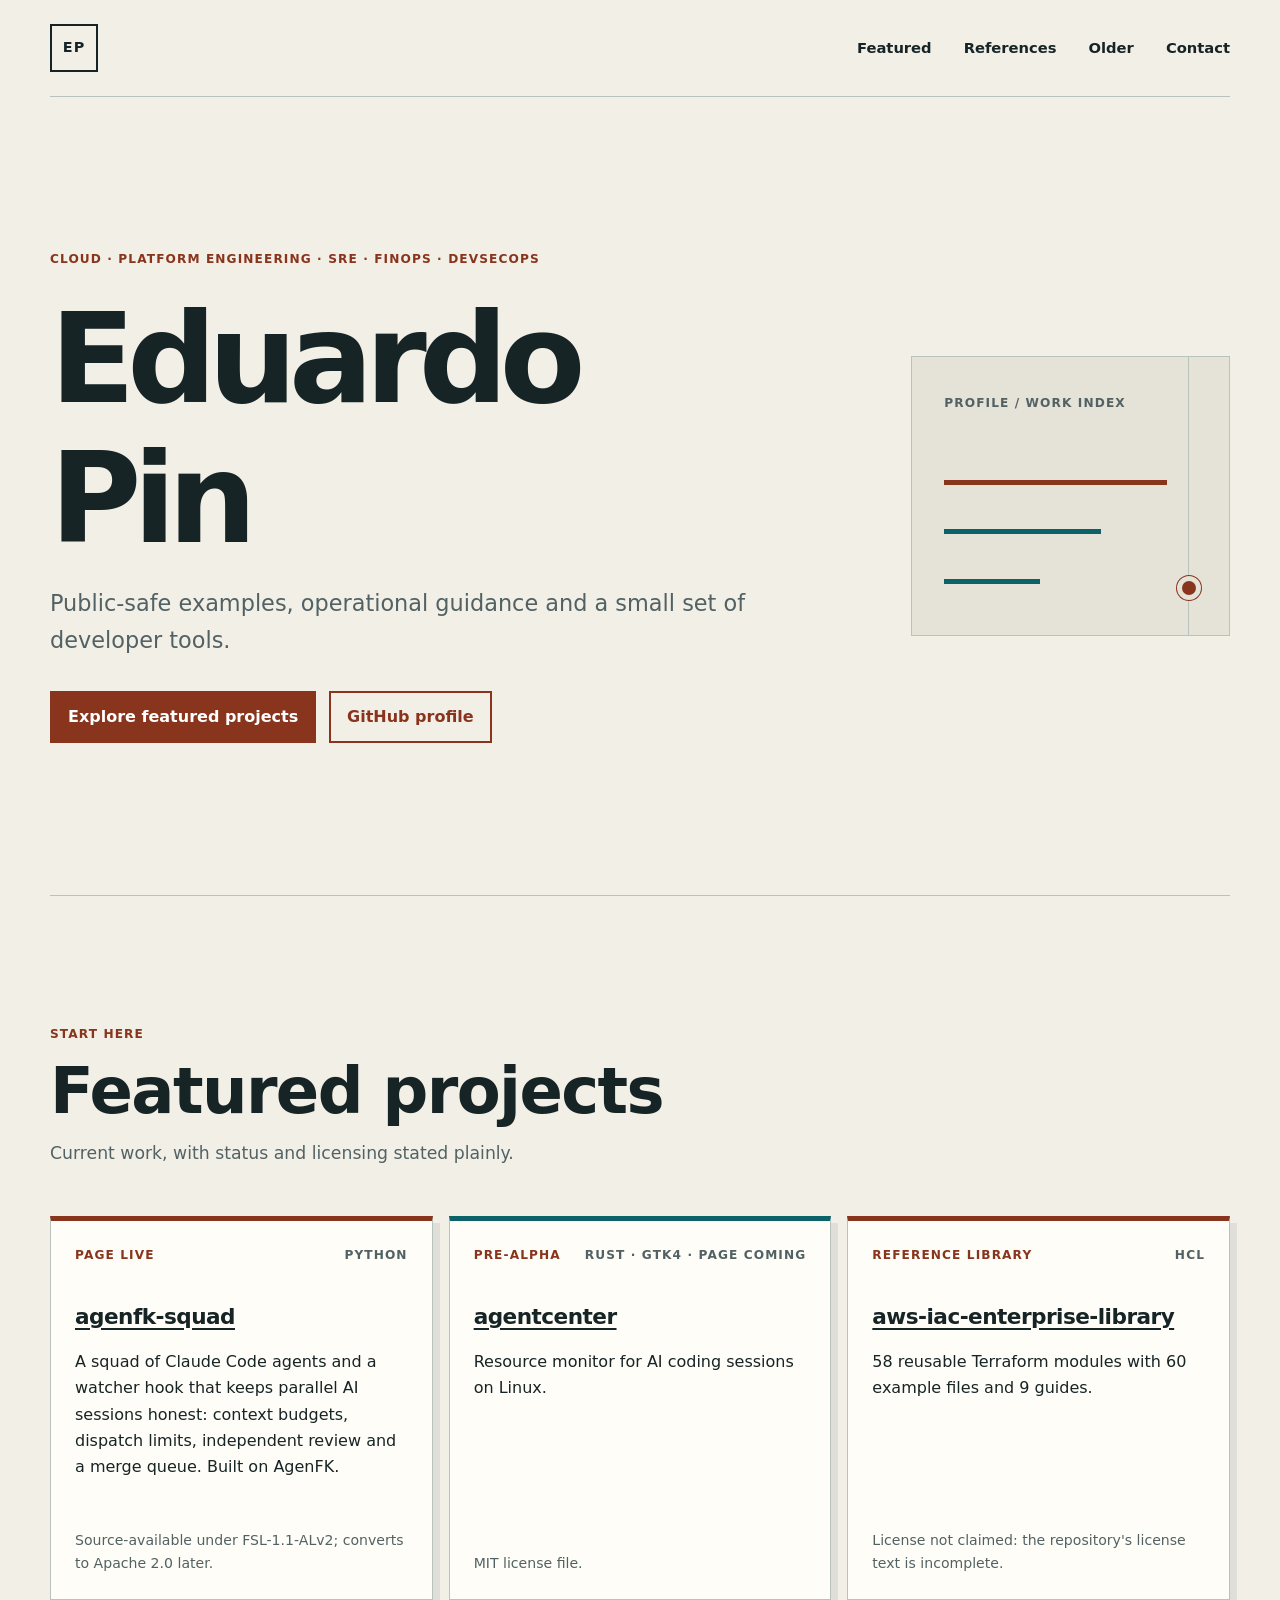
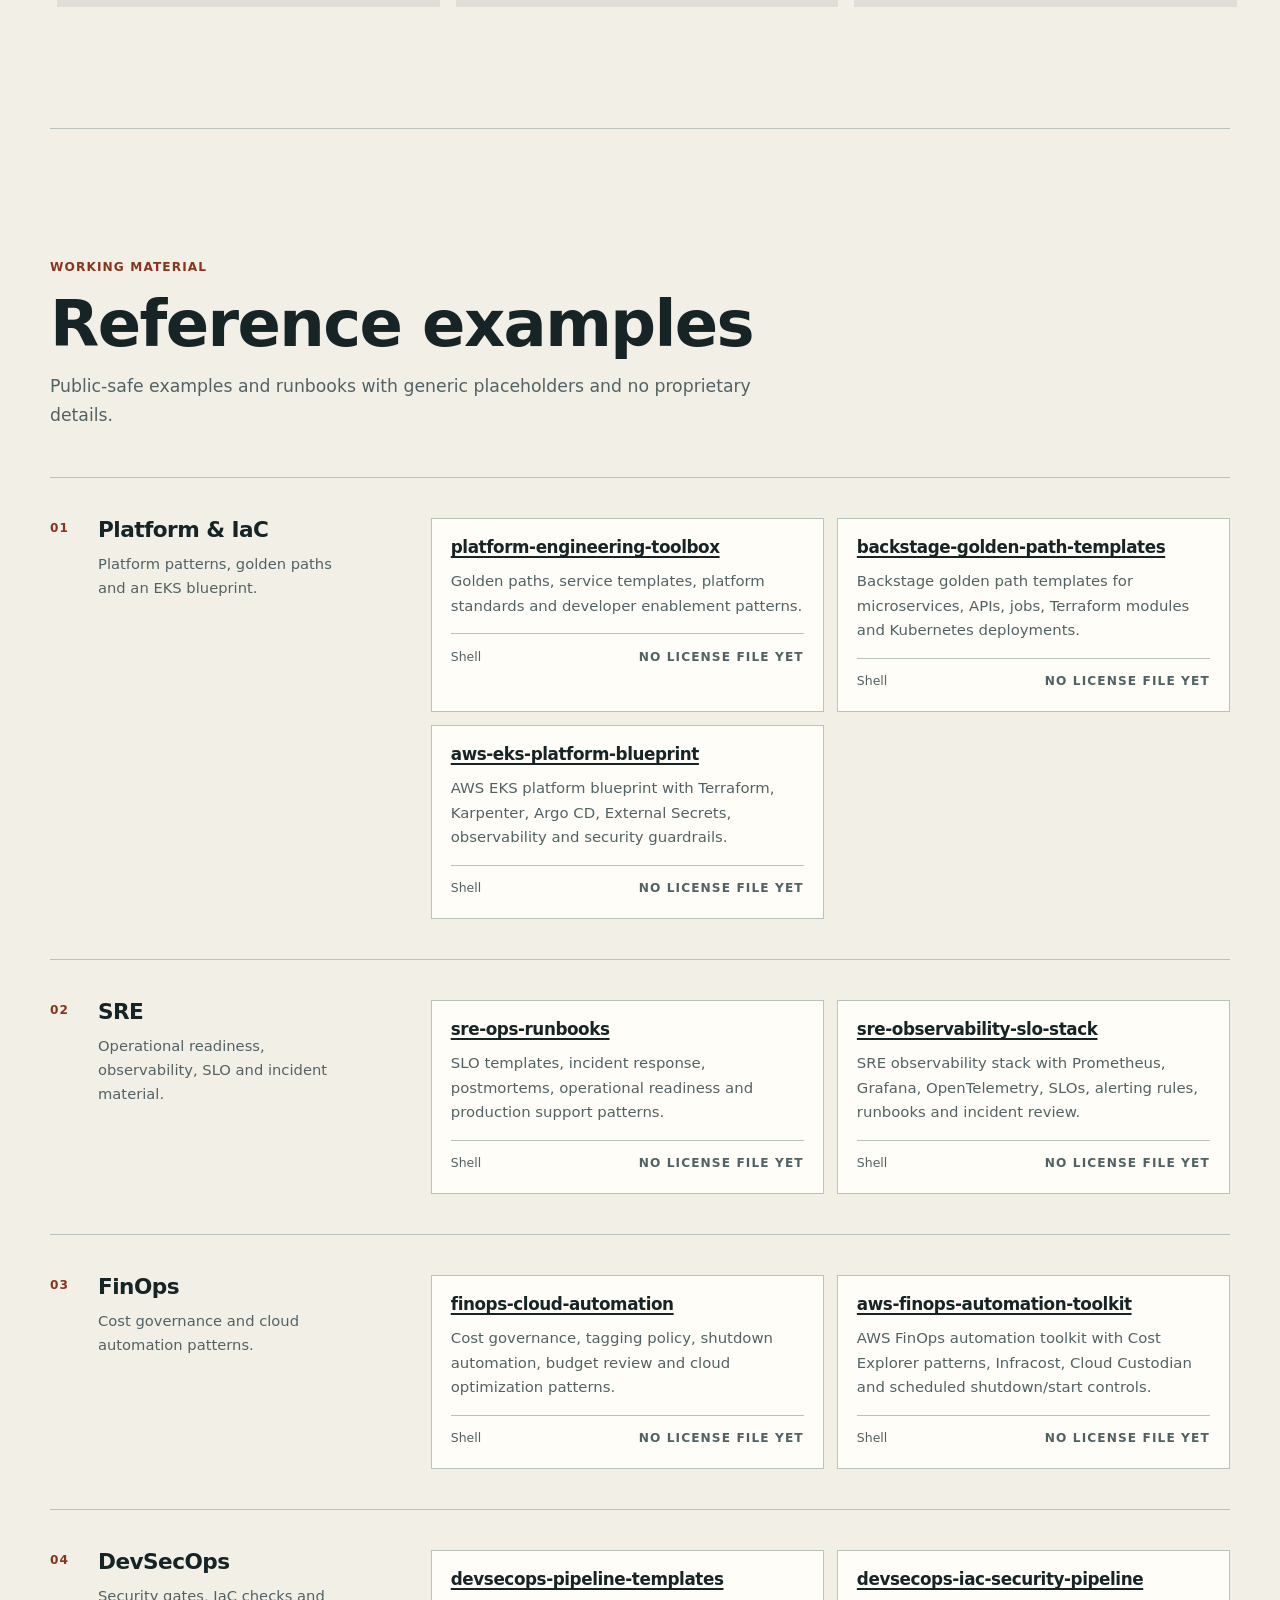
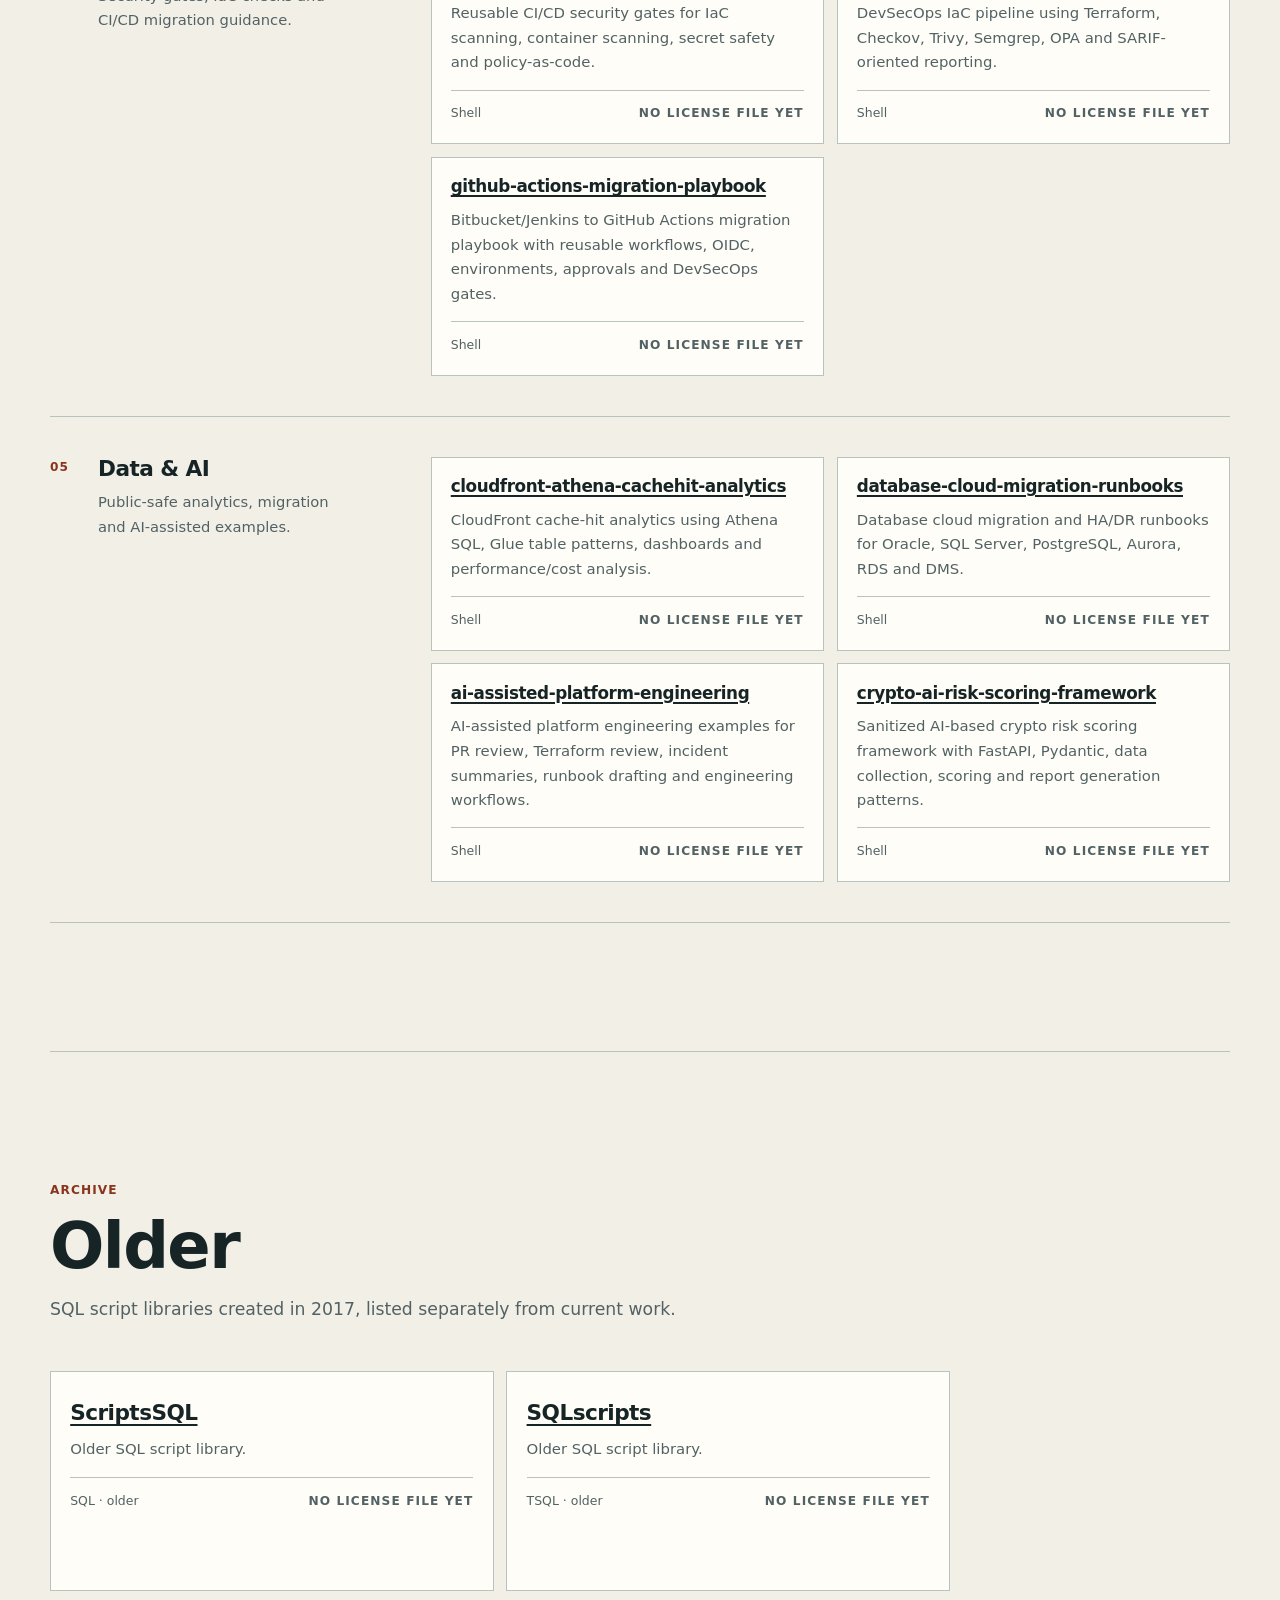
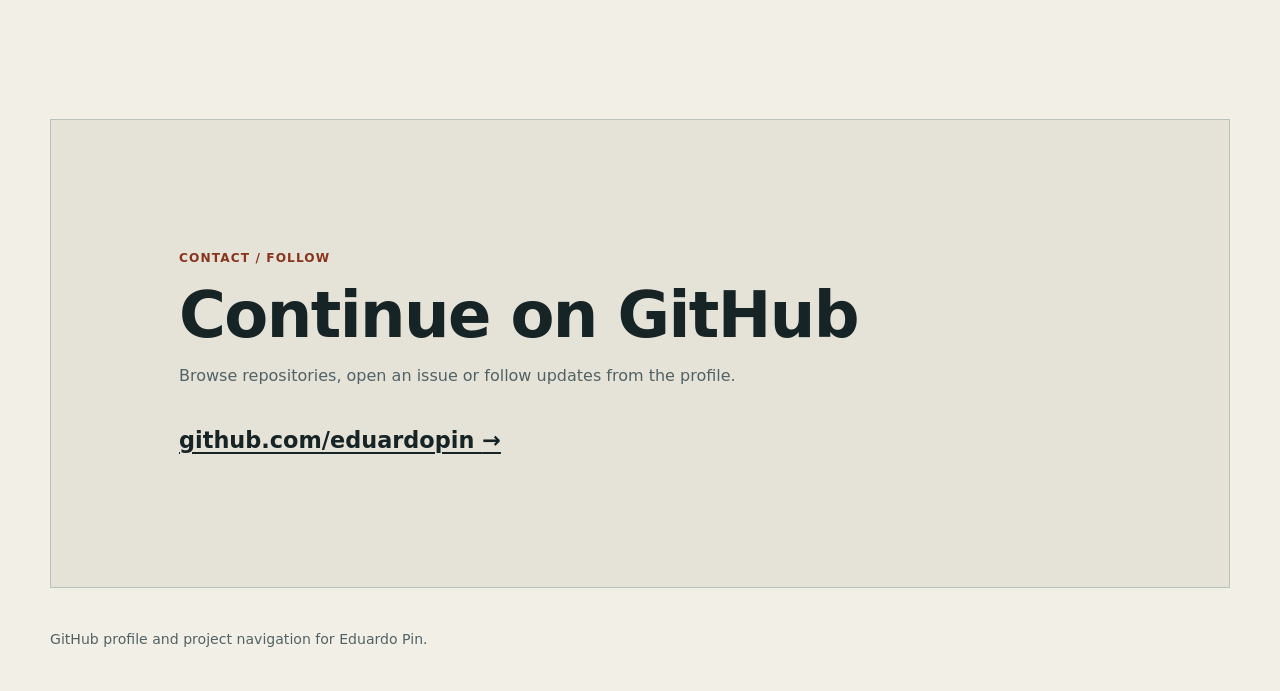
==== site/index.html @ 4ec5c1c3 "Add a portfolio hub page generated from the project data Co-Authored-By: Claude Sonnet 5.5 <noreply@" ====
<!doctype html>
<html lang="en">
<head>
  <meta charset="utf-8">
  <meta name="viewport" content="width=device-width, initial-scale=1">
  <title>Eduardo Pin — Portfolio hub</title>
  <meta name="description" content="Public-safe projects and operational references across Cloud, Platform Engineering, SRE, FinOps and DevSecOps.">
  <link rel="canonical" href="https://eduardopin.github.io/eduardopin/">
  <link rel="icon" href="favicon.svg" type="image/svg+xml">
  <meta property="og:type" content="website">
  <meta property="og:title" content="Eduardo Pin — Portfolio hub">
  <meta property="og:description" content="Projects and operational references across Cloud, Platform Engineering, SRE, FinOps and DevSecOps.">
  <meta property="og:url" content="https://eduardopin.github.io/eduardopin/">
  <meta property="og:image" content="https://eduardopin.github.io/eduardopin/og.png">
  <meta property="og:image:width" content="1280">
  <meta property="og:image:height" content="640">
  <meta name="twitter:card" content="summary_large_image">
  <meta name="twitter:title" content="Eduardo Pin — Portfolio hub">
  <meta name="twitter:description" content="Projects and operational references across Cloud, Platform Engineering, SRE, FinOps and DevSecOps.">
  <meta name="twitter:image" content="https://eduardopin.github.io/eduardopin/og.png">
  <link rel="stylesheet" href="styles.css">
</head>
<body>
  <a class="skip-link" href="#main">Skip to content</a>
  <header class="site-header">
    <a class="monogram" href="#top" aria-label="Back to top">EP</a>
    <nav aria-label="Primary navigation">
      <a href="#featured">Featured</a>
      <a href="#references">References</a>
      <a href="#older">Older</a>
      <a href="#contact">Contact</a>
    </nav>
  </header>

  <main id="main">
    <section class="hero" id="top" aria-labelledby="hero-title">
      <div class="hero-copy">
        <p class="eyebrow">Cloud · Platform Engineering · SRE · FinOps · DevSecOps</p>
        <h1 id="hero-title">Eduardo Pin</h1>
        <p class="hero-line">Public-safe examples, operational guidance and a small set of developer tools.</p>
        <div class="hero-actions">
          <a class="button button-primary" href="#featured">Explore featured projects</a>
          <a class="button button-secondary" href="https://github.com/eduardopin">GitHub profile</a>
        </div>
      </div>
      <div class="signal" aria-hidden="true">
        <span class="signal-label">profile / work index</span>
        <span class="signal-line signal-line-wide"></span>
        <span class="signal-line"></span>
        <span class="signal-line signal-line-short"></span>
        <span class="signal-dot"></span>
      </div>
    </section>

    <section class="section featured" id="featured" aria-labelledby="featured-title">
      <div class="section-heading">
        <p class="kicker">Start here</p>
        <h2 id="featured-title">Featured projects</h2>
        <p>Current work, with status and licensing stated plainly.</p>
      </div>
      <div class="feature-grid">
        <article class="feature-card">
          <div class="card-topline">
            <span class="status">page live</span>
            <span class="language">Python</span>
          </div>
          <h3><a href="https://eduardopin.github.io/agenfk-squad/">agenfk-squad</a></h3>
          <p>A squad of Claude Code agents and a watcher hook that keeps parallel AI sessions honest: context budgets, dispatch limits, independent review and a merge queue. Built on AgenFK.</p>
          <p class="license-note">Source-available under FSL-1.1-ALv2; converts to Apache 2.0 later.</p>
        </article>
        <article class="feature-card">
          <div class="card-topline">
            <span class="status">pre-alpha</span>
            <span class="language">Rust · GTK4 · page coming</span>
          </div>
          <h3><a href="https://github.com/eduardopin/agentcenter">agentcenter</a></h3>
          <p>Resource monitor for AI coding sessions on Linux.</p>
          <p class="license-note">MIT license file.</p>
        </article>
        <article class="feature-card">
          <div class="card-topline">
            <span class="status">reference library</span>
            <span class="language">HCL</span>
          </div>
          <h3><a href="https://github.com/eduardopin/aws-iac-enterprise-library">aws-iac-enterprise-library</a></h3>
          <p>58 reusable Terraform modules with 60 example files and 9 guides.</p>
          <p class="license-note">License not claimed: the repository&#x27;s license text is incomplete.</p>
        </article>
      </div>
    </section>

    <section class="section references" id="references" aria-labelledby="references-title">
      <div class="section-heading">
        <p class="kicker">Working material</p>
        <h2 id="references-title">Reference examples</h2>
        <p>Public-safe examples and runbooks with generic placeholders and no proprietary details.</p>
      </div>
      <div class="theme-stack">
        <section class="theme-group" aria-labelledby="platform-iac">
          <div class="theme-heading">
            <p class="section-index" aria-hidden="true">01</p>
            <div>
              <h3 id="platform-iac">Platform &amp; IaC</h3>
              <p>Platform patterns, golden paths and an EKS blueprint.</p>
            </div>
          </div>
          <ul class="project-list">
              <li class="project-row">
                <h4><a href="https://github.com/eduardopin/platform-engineering-toolbox">platform-engineering-toolbox</a></h4>
                <p>Golden paths, service templates, platform standards and developer enablement patterns.</p>
                <div class="project-meta">
                  <span>Shell</span>
                  <span class="license-label">no license file yet</span>
                </div>
              </li>
              <li class="project-row">
                <h4><a href="https://github.com/eduardopin/backstage-golden-path-templates">backstage-golden-path-templates</a></h4>
                <p>Backstage golden path templates for microservices, APIs, jobs, Terraform modules and Kubernetes deployments.</p>
                <div class="project-meta">
                  <span>Shell</span>
                  <span class="license-label">no license file yet</span>
                </div>
              </li>
              <li class="project-row">
                <h4><a href="https://github.com/eduardopin/aws-eks-platform-blueprint">aws-eks-platform-blueprint</a></h4>
                <p>AWS EKS platform blueprint with Terraform, Karpenter, Argo CD, External Secrets, observability and security guardrails.</p>
                <div class="project-meta">
                  <span>Shell</span>
                  <span class="license-label">no license file yet</span>
                </div>
              </li>
          </ul>
        </section>
        <section class="theme-group" aria-labelledby="sre">
          <div class="theme-heading">
            <p class="section-index" aria-hidden="true">02</p>
            <div>
              <h3 id="sre">SRE</h3>
              <p>Operational readiness, observability, SLO and incident material.</p>
            </div>
          </div>
          <ul class="project-list">
              <li class="project-row">
                <h4><a href="https://github.com/eduardopin/sre-ops-runbooks">sre-ops-runbooks</a></h4>
                <p>SLO templates, incident response, postmortems, operational readiness and production support patterns.</p>
                <div class="project-meta">
                  <span>Shell</span>
                  <span class="license-label">no license file yet</span>
                </div>
              </li>
              <li class="project-row">
                <h4><a href="https://github.com/eduardopin/sre-observability-slo-stack">sre-observability-slo-stack</a></h4>
                <p>SRE observability stack with Prometheus, Grafana, OpenTelemetry, SLOs, alerting rules, runbooks and incident review.</p>
                <div class="project-meta">
                  <span>Shell</span>
                  <span class="license-label">no license file yet</span>
                </div>
              </li>
          </ul>
        </section>
        <section class="theme-group" aria-labelledby="finops">
          <div class="theme-heading">
            <p class="section-index" aria-hidden="true">03</p>
            <div>
              <h3 id="finops">FinOps</h3>
              <p>Cost governance and cloud automation patterns.</p>
            </div>
          </div>
          <ul class="project-list">
              <li class="project-row">
                <h4><a href="https://github.com/eduardopin/finops-cloud-automation">finops-cloud-automation</a></h4>
                <p>Cost governance, tagging policy, shutdown automation, budget review and cloud optimization patterns.</p>
                <div class="project-meta">
                  <span>Shell</span>
                  <span class="license-label">no license file yet</span>
                </div>
              </li>
              <li class="project-row">
                <h4><a href="https://github.com/eduardopin/aws-finops-automation-toolkit">aws-finops-automation-toolkit</a></h4>
                <p>AWS FinOps automation toolkit with Cost Explorer patterns, Infracost, Cloud Custodian and scheduled shutdown/start controls.</p>
                <div class="project-meta">
                  <span>Shell</span>
                  <span class="license-label">no license file yet</span>
                </div>
              </li>
          </ul>
        </section>
        <section class="theme-group" aria-labelledby="devsecops">
          <div class="theme-heading">
            <p class="section-index" aria-hidden="true">04</p>
            <div>
              <h3 id="devsecops">DevSecOps</h3>
              <p>Security gates, IaC checks and CI/CD migration guidance.</p>
            </div>
          </div>
          <ul class="project-list">
              <li class="project-row">
                <h4><a href="https://github.com/eduardopin/devsecops-pipeline-templates">devsecops-pipeline-templates</a></h4>
                <p>Reusable CI/CD security gates for IaC scanning, container scanning, secret safety and policy-as-code.</p>
                <div class="project-meta">
                  <span>Shell</span>
                  <span class="license-label">no license file yet</span>
                </div>
              </li>
              <li class="project-row">
                <h4><a href="https://github.com/eduardopin/devsecops-iac-security-pipeline">devsecops-iac-security-pipeline</a></h4>
                <p>DevSecOps IaC pipeline using Terraform, Checkov, Trivy, Semgrep, OPA and SARIF-oriented reporting.</p>
                <div class="project-meta">
                  <span>Shell</span>
                  <span class="license-label">no license file yet</span>
                </div>
              </li>
              <li class="project-row">
                <h4><a href="https://github.com/eduardopin/github-actions-migration-playbook">github-actions-migration-playbook</a></h4>
                <p>Bitbucket/Jenkins to GitHub Actions migration playbook with reusable workflows, OIDC, environments, approvals and DevSecOps gates.</p>
                <div class="project-meta">
                  <span>Shell</span>
                  <span class="license-label">no license file yet</span>
                </div>
              </li>
          </ul>
        </section>
        <section class="theme-group" aria-labelledby="data-ai">
          <div class="theme-heading">
            <p class="section-index" aria-hidden="true">05</p>
            <div>
              <h3 id="data-ai">Data &amp; AI</h3>
              <p>Public-safe analytics, migration and AI-assisted examples.</p>
            </div>
          </div>
          <ul class="project-list">
              <li class="project-row">
                <h4><a href="https://github.com/eduardopin/cloudfront-athena-cachehit-analytics">cloudfront-athena-cachehit-analytics</a></h4>
                <p>CloudFront cache-hit analytics using Athena SQL, Glue table patterns, dashboards and performance/cost analysis.</p>
                <div class="project-meta">
                  <span>Shell</span>
                  <span class="license-label">no license file yet</span>
                </div>
              </li>
              <li class="project-row">
                <h4><a href="https://github.com/eduardopin/database-cloud-migration-runbooks">database-cloud-migration-runbooks</a></h4>
                <p>Database cloud migration and HA/DR runbooks for Oracle, SQL Server, PostgreSQL, Aurora, RDS and DMS.</p>
                <div class="project-meta">
                  <span>Shell</span>
                  <span class="license-label">no license file yet</span>
                </div>
              </li>
              <li class="project-row">
                <h4><a href="https://github.com/eduardopin/ai-assisted-platform-engineering">ai-assisted-platform-engineering</a></h4>
                <p>AI-assisted platform engineering examples for PR review, Terraform review, incident summaries, runbook drafting and engineering workflows.</p>
                <div class="project-meta">
                  <span>Shell</span>
                  <span class="license-label">no license file yet</span>
                </div>
              </li>
              <li class="project-row">
                <h4><a href="https://github.com/eduardopin/crypto-ai-risk-scoring-framework">crypto-ai-risk-scoring-framework</a></h4>
                <p>Sanitized AI-based crypto risk scoring framework with FastAPI, Pydantic, data collection, scoring and report generation patterns.</p>
                <div class="project-meta">
                  <span>Shell</span>
                  <span class="license-label">no license file yet</span>
                </div>
              </li>
          </ul>
        </section>
      </div>
    </section>

    <section class="section older" id="older" aria-labelledby="older-title">
      <div class="section-heading">
        <p class="kicker">Archive</p>
        <h2 id="older-title">Older</h2>
        <p>SQL script libraries created in 2017, listed separately from current work.</p>
      </div>
      <ul class="older-grid">
          <li class="older-card">
            <h3><a href="https://github.com/eduardopin/ScriptsSQL">ScriptsSQL</a></h3>
            <p>Older SQL script library.</p>
            <div class="project-meta">
              <span>SQL · older</span>
              <span class="license-label">no license file yet</span>
            </div>
          </li>
          <li class="older-card">
            <h3><a href="https://github.com/eduardopin/SQLscripts">SQLscripts</a></h3>
            <p>Older SQL script library.</p>
            <div class="project-meta">
              <span>TSQL · older</span>
              <span class="license-label">no license file yet</span>
            </div>
          </li>
      </ul>
    </section>

    <section class="section contact" id="contact" aria-labelledby="contact-title">
      <p class="kicker">Contact / follow</p>
      <h2 id="contact-title">Continue on GitHub</h2>
      <p>Browse repositories, open an issue or follow updates from the profile.</p>
      <a class="text-link" href="https://github.com/eduardopin">github.com/eduardopin <span aria-hidden="true">→</span></a>
    </section>
  </main>

  <footer>
    <p>GitHub profile and project navigation for Eduardo Pin.</p>
  </footer>
</body>
</html>
---- site/styles.css ----
:root {
  color-scheme: light dark;
  --bg: #f2efe7;
  --surface: #fffdf7;
  --surface-strong: #e5e2d8;
  --text: #172426;
  --muted: #526264;
  --line: #b8c3be;
  --accent: #89351d;
  --accent-hover: #652511;
  --teal: #0b6268;
  --focus: #087d86;
  --shadow: #17242614;
  --max-width: 1180px;
}

* {
  box-sizing: border-box;
}

html {
  background: var(--bg);
  scroll-padding-top: 1rem;
}

body {
  min-width: 320px;
  margin: 0;
  background: var(--bg);
  color: var(--text);
  font-family: system-ui, -apple-system, BlinkMacSystemFont, "Segoe UI", sans-serif;
  font-size: 1rem;
  line-height: 1.65;
  text-rendering: optimizeLegibility;
}

a {
  color: var(--teal);
  text-decoration-thickness: 0.1em;
  text-underline-offset: 0.2em;
}

a:hover {
  color: var(--accent-hover);
}

a:focus-visible {
  border-radius: 0.15rem;
  outline: 3px solid var(--focus);
  outline-offset: 4px;
}

h1,
h2,
h3,
h4,
p {
  margin-top: 0;
}

h1,
h2,
h3,
h4 {
  color: var(--text);
  font-weight: 720;
  line-height: 1.12;
  letter-spacing: -0.025em;
}

h1 {
  max-width: 11ch;
  margin-bottom: 1rem;
  font-size: clamp(3.7rem, 11vw, 7.8rem);
  letter-spacing: -0.065em;
}

h2 {
  margin-bottom: 0.75rem;
  font-size: clamp(2.2rem, 5vw, 4rem);
}

h3 {
  font-size: 1.35rem;
}

h4 {
  font-size: 1.05rem;
}

.skip-link {
  position: fixed;
  z-index: 10;
  top: 0.75rem;
  left: 0.75rem;
  padding: 0.7rem 1rem;
  background: var(--text);
  color: var(--bg);
  font-weight: 700;
  transform: translateY(-180%);
}

.skip-link:focus {
  color: var(--bg);
  transform: translateY(0);
}

.site-header {
  display: flex;
  width: min(calc(100% - 2rem), var(--max-width));
  margin: 0 auto;
  padding: 1.5rem 0;
  align-items: center;
  border-bottom: 1px solid var(--line);
  gap: 2rem;
  justify-content: space-between;
}

.monogram {
  display: inline-grid;
  width: 3rem;
  height: 3rem;
  flex: 0 0 auto;
  place-items: center;
  border: 2px solid var(--text);
  color: var(--text);
  font-size: 0.9rem;
  font-weight: 800;
  letter-spacing: 0.08em;
  text-decoration: none;
}

.site-header nav {
  display: flex;
  align-items: center;
  gap: clamp(0.8rem, 3vw, 2rem);
}

.site-header nav a {
  color: var(--text);
  font-size: 0.92rem;
  font-weight: 650;
  text-decoration: none;
}

.site-header nav a:hover {
  color: var(--accent);
}

main,
footer {
  width: min(calc(100% - 2rem), var(--max-width));
  margin-inline: auto;
}

.hero {
  display: grid;
  min-height: min(760px, calc(100vh - 98px));
  padding: clamp(4.5rem, 12vw, 9.5rem) 0;
  align-items: center;
  gap: clamp(3rem, 8vw, 8rem);
  grid-template-columns: minmax(0, 1fr) minmax(230px, 0.42fr);
}

.eyebrow,
.kicker,
.signal-label,
.status,
.language,
.license-label,
.section-index {
  font-size: 0.76rem;
  font-weight: 760;
  letter-spacing: 0.09em;
  text-transform: uppercase;
}

.eyebrow,
.kicker {
  color: var(--accent);
}

.eyebrow {
  margin-bottom: 1.25rem;
}

.hero-line {
  max-width: 54ch;
  margin-bottom: 2rem;
  color: var(--muted);
  font-size: clamp(1.1rem, 2vw, 1.4rem);
}

.hero-actions {
  display: flex;
  flex-wrap: wrap;
  gap: 0.8rem;
}

.button {
  display: inline-flex;
  min-height: 3rem;
  padding: 0.7rem 1rem;
  align-items: center;
  border: 2px solid var(--accent);
  font-weight: 740;
  text-decoration: none;
}

.button-primary {
  background: var(--accent);
  color: #fff;
}

.button-primary:hover {
  border-color: var(--accent-hover);
  background: var(--accent-hover);
  color: #fff;
}

.button-secondary {
  color: var(--accent);
}

.button-secondary:hover {
  border-color: var(--accent-hover);
  color: var(--accent-hover);
}

.signal {
  position: relative;
  min-height: 280px;
  padding: 2rem;
  overflow: hidden;
  border: 1px solid var(--line);
  background: var(--surface-strong);
}

.signal::before {
  position: absolute;
  top: 0;
  right: 2.5rem;
  width: 1px;
  height: 100%;
  background: var(--line);
  content: "";
}

.signal-label {
  color: var(--muted);
}

.signal-line {
  display: block;
  width: 62%;
  height: 5px;
  margin-top: 2.8rem;
  background: var(--teal);
}

.signal-line-wide {
  width: 88%;
  margin-top: 4rem;
  background: var(--accent);
}

.signal-line-short {
  width: 38%;
}

.signal-dot {
  position: absolute;
  right: 1.75rem;
  bottom: 2.2rem;
  width: 1.5rem;
  height: 1.5rem;
  border: 5px solid var(--surface-strong);
  border-radius: 50%;
  background: var(--accent);
  box-shadow: 0 0 0 1px var(--accent);
}

.section {
  padding: clamp(4.5rem, 10vw, 8rem) 0;
  border-top: 1px solid var(--line);
}

.section-heading {
  display: grid;
  max-width: 830px;
  margin-bottom: 3rem;
  grid-template-columns: minmax(0, 1fr);
}

.section-heading > p:last-child {
  max-width: 65ch;
  margin-bottom: 0;
  color: var(--muted);
  font-size: 1.08rem;
}

.kicker {
  margin-bottom: 0.7rem;
}

.feature-grid {
  display: grid;
  gap: 1rem;
  grid-template-columns: repeat(3, minmax(0, 1fr));
}

.feature-card {
  display: flex;
  min-height: 350px;
  padding: 1.5rem;
  flex-direction: column;
  border: 1px solid var(--line);
  border-top: 5px solid var(--accent);
  background: var(--surface);
  box-shadow: 7px 7px 0 var(--shadow);
}

.feature-card:nth-child(2) {
  border-top-color: var(--teal);
}

.feature-card h3 {
  margin: 2.5rem 0 1.25rem;
  overflow-wrap: anywhere;
}

.feature-card h3 a,
.project-row h4 a,
.older-card h3 a {
  color: var(--text);
}

.feature-card h3 a:hover,
.project-row h4 a:hover,
.older-card h3 a:hover {
  color: var(--accent);
}

.card-topline,
.project-meta {
  display: flex;
  align-items: baseline;
  color: var(--muted);
  gap: 0.6rem 1rem;
  justify-content: space-between;
}

.status {
  color: var(--accent);
}

.language {
  text-align: right;
}

.license-note {
  margin: auto 0 0;
  padding-top: 2rem;
  color: var(--muted);
  font-size: 0.88rem;
}

.theme-stack {
  border-top: 1px solid var(--line);
}

.theme-group {
  display: grid;
  padding: 2.5rem 0;
  border-bottom: 1px solid var(--line);
  gap: clamp(2rem, 6vw, 5rem);
  grid-template-columns: minmax(200px, 0.38fr) minmax(0, 1fr);
}

.theme-heading {
  display: grid;
  align-content: start;
  gap: 1rem;
  grid-template-columns: 2rem minmax(0, 1fr);
}

.theme-heading h3 {
  margin-bottom: 0.6rem;
}

.theme-heading p:last-child {
  color: var(--muted);
  font-size: 0.92rem;
}

.section-index {
  color: var(--accent);
}

.project-list,
.older-grid {
  display: grid;
  margin: 0;
  padding: 0;
  gap: 0.8rem;
  grid-template-columns: repeat(2, minmax(0, 1fr));
  list-style: none;
}

.project-row,
.older-card {
  padding: 1.2rem;
  border: 1px solid var(--line);
  background: var(--surface);
}

.project-row h4,
.older-card h3 {
  margin-bottom: 0.75rem;
  overflow-wrap: anywhere;
}

.project-row > p,
.older-card > p {
  color: var(--muted);
  font-size: 0.93rem;
}

.project-meta {
  padding-top: 0.8rem;
  border-top: 1px solid var(--line);
  font-size: 0.78rem;
}

.license-label {
  color: var(--muted);
  text-align: right;
}

.older-grid {
  max-width: 900px;
}

.older-card {
  min-height: 220px;
}

.older-card h3 {
  margin-top: 0.6rem;
}

.contact {
  max-width: none;
  padding-right: clamp(1rem, 10vw, 8rem);
  padding-left: clamp(1rem, 10vw, 8rem);
  border: 1px solid var(--line);
  background: var(--surface-strong);
}

.contact p:not(.kicker) {
  max-width: 55ch;
  color: var(--muted);
}

.text-link {
  display: inline-block;
  margin-top: 1rem;
  color: var(--text);
  font-size: clamp(1.05rem, 3vw, 1.4rem);
  font-weight: 750;
  overflow-wrap: anywhere;
}

footer {
  padding: 2.5rem 0;
  color: var(--muted);
  font-size: 0.88rem;
}

footer p {
  margin: 0;
}

@media (prefers-color-scheme: dark) {
  :root {
    --bg: #10191a;
    --surface: #162324;
    --surface-strong: #1c2c2e;
    --text: #eef1e9;
    --muted: #adbbb6;
    --line: #425a5c;
    --accent: #f2a07a;
    --accent-hover: #ffc0a2;
    --teal: #82c9cb;
    --focus: #ffb08b;
    --shadow: #00000033;
  }

  .button-primary {
    color: #172426;
  }

  .button-primary:hover {
    color: #172426;
  }
}

@media (max-width: 900px) {
  .hero {
    min-height: auto;
    grid-template-columns: 1fr;
  }

  .signal {
    min-height: 220px;
  }

  .feature-grid,
  .theme-group {
    grid-template-columns: 1fr;
  }

  .feature-card {
    min-height: 280px;
  }
}

@media (max-width: 640px) {
  .site-header {
    align-items: flex-start;
  }

  .site-header nav {
    flex-wrap: wrap;
    gap: 0.5rem 1rem;
    justify-content: flex-end;
  }

  .site-header nav a {
    font-size: 0.85rem;
  }

  .hero {
    padding-top: 4rem;
  }

  .hero-actions,
  .button {
    width: 100%;
  }

  .button {
    justify-content: center;
  }

  .signal {
    min-height: 190px;
  }

  .project-list,
  .older-grid {
    grid-template-columns: 1fr;
  }

  .contact {
    margin-inline: 0;
  }
}

@media (prefers-reduced-motion: reduce) {
  *,
  *::before,
  *::after {
    scroll-behavior: auto !important;
    transition-duration: 0.01ms !important;
  }
}
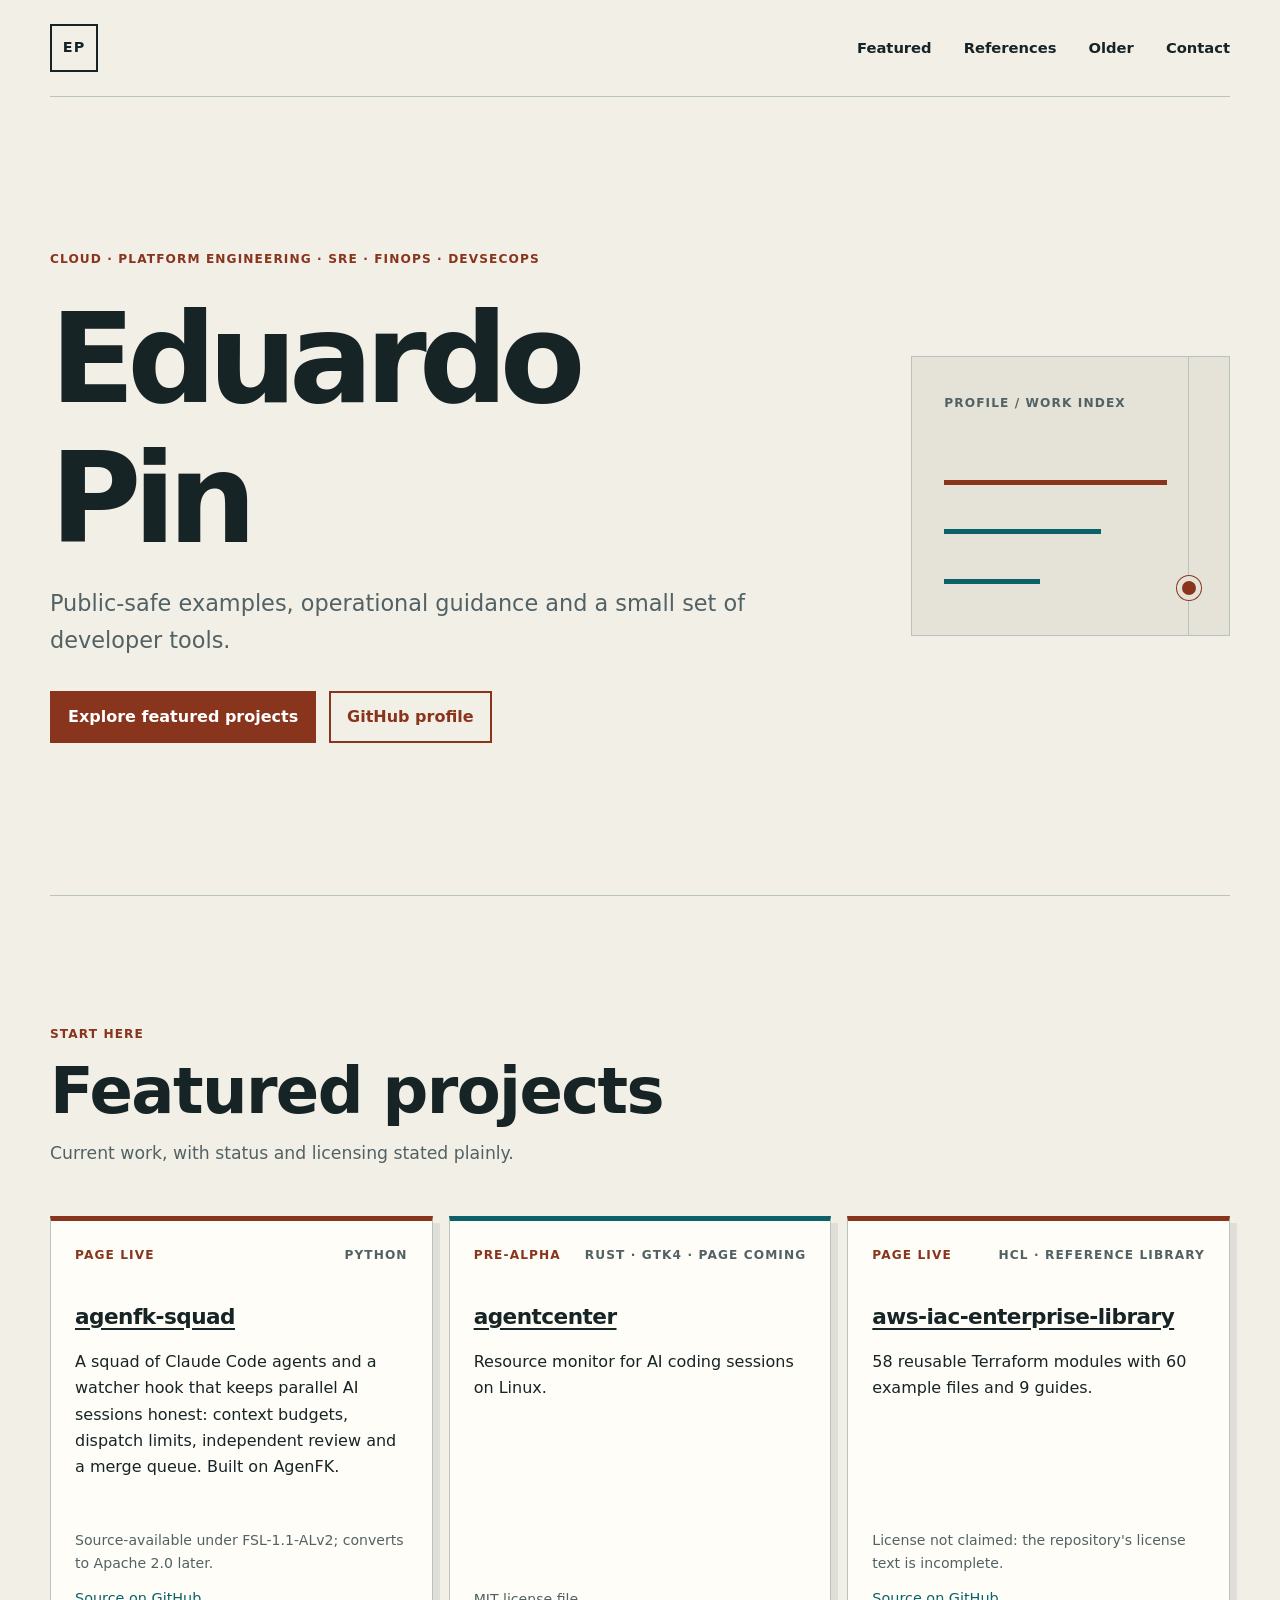
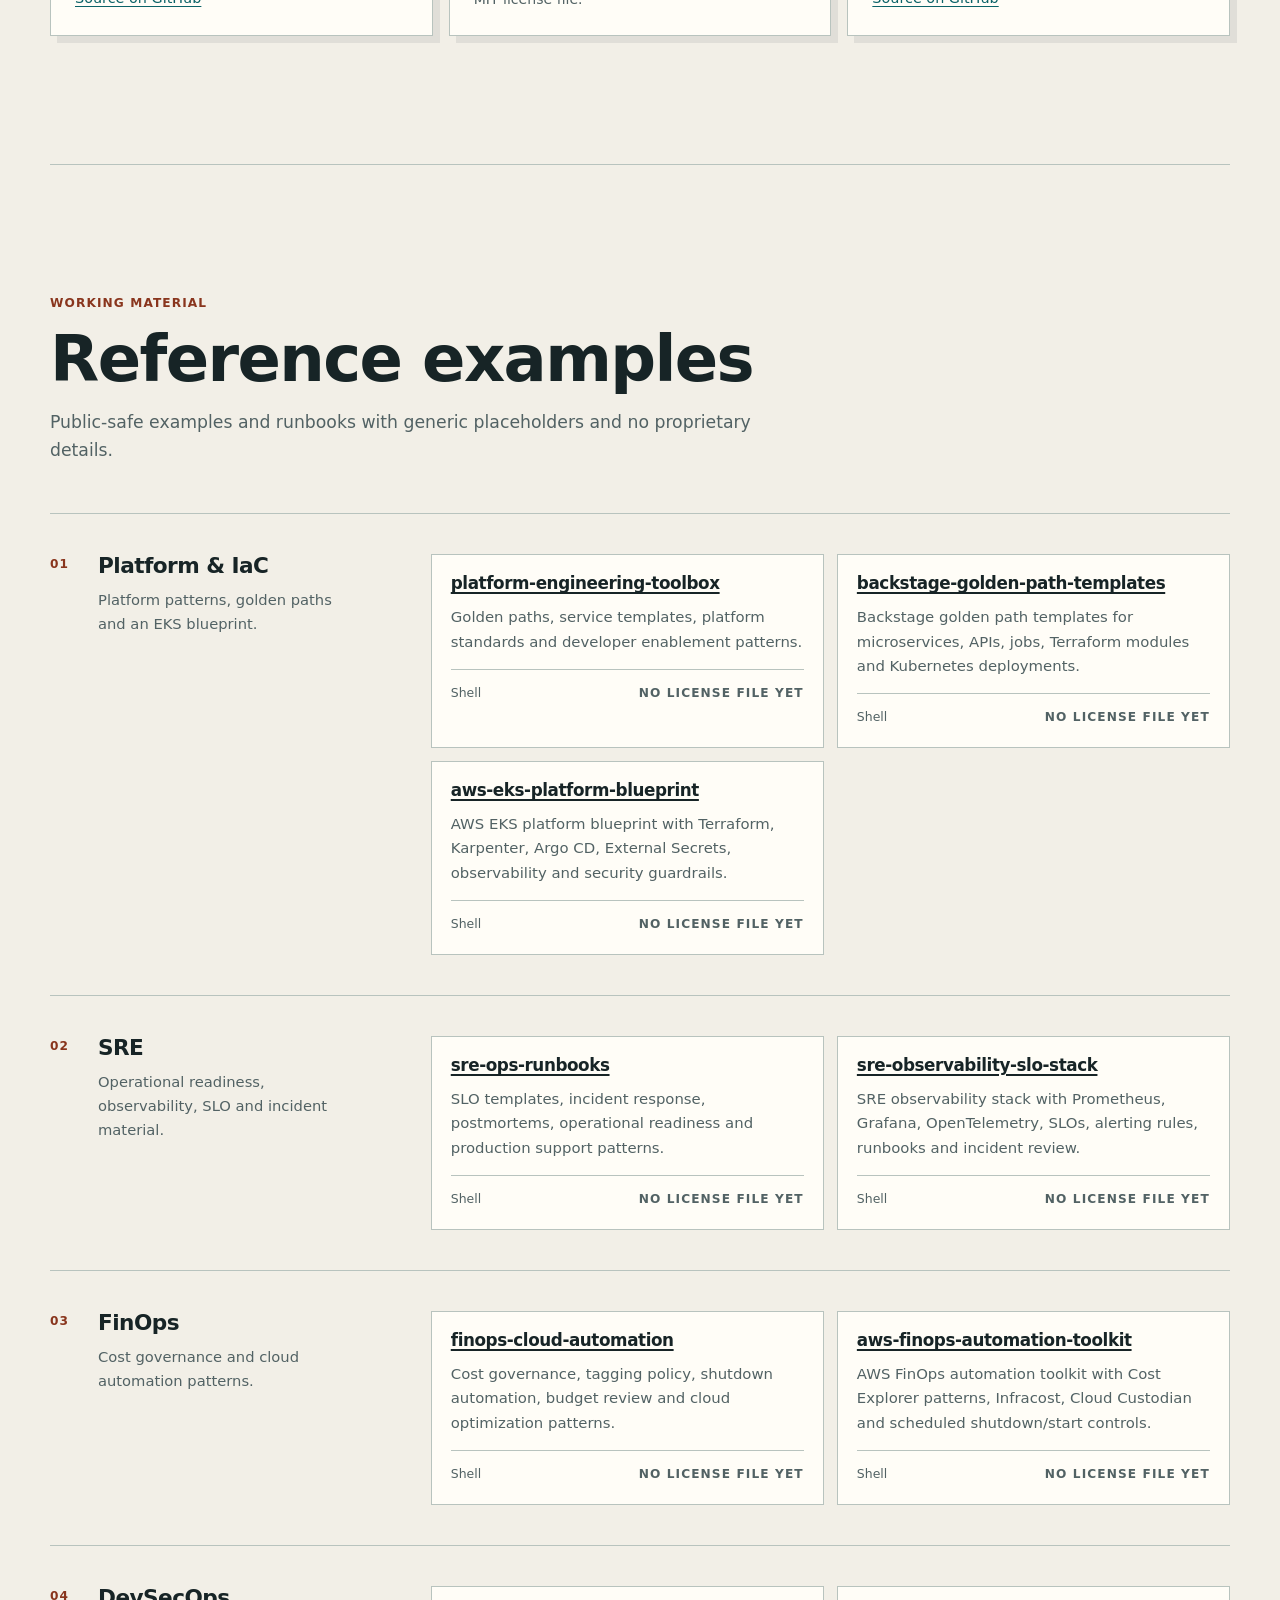
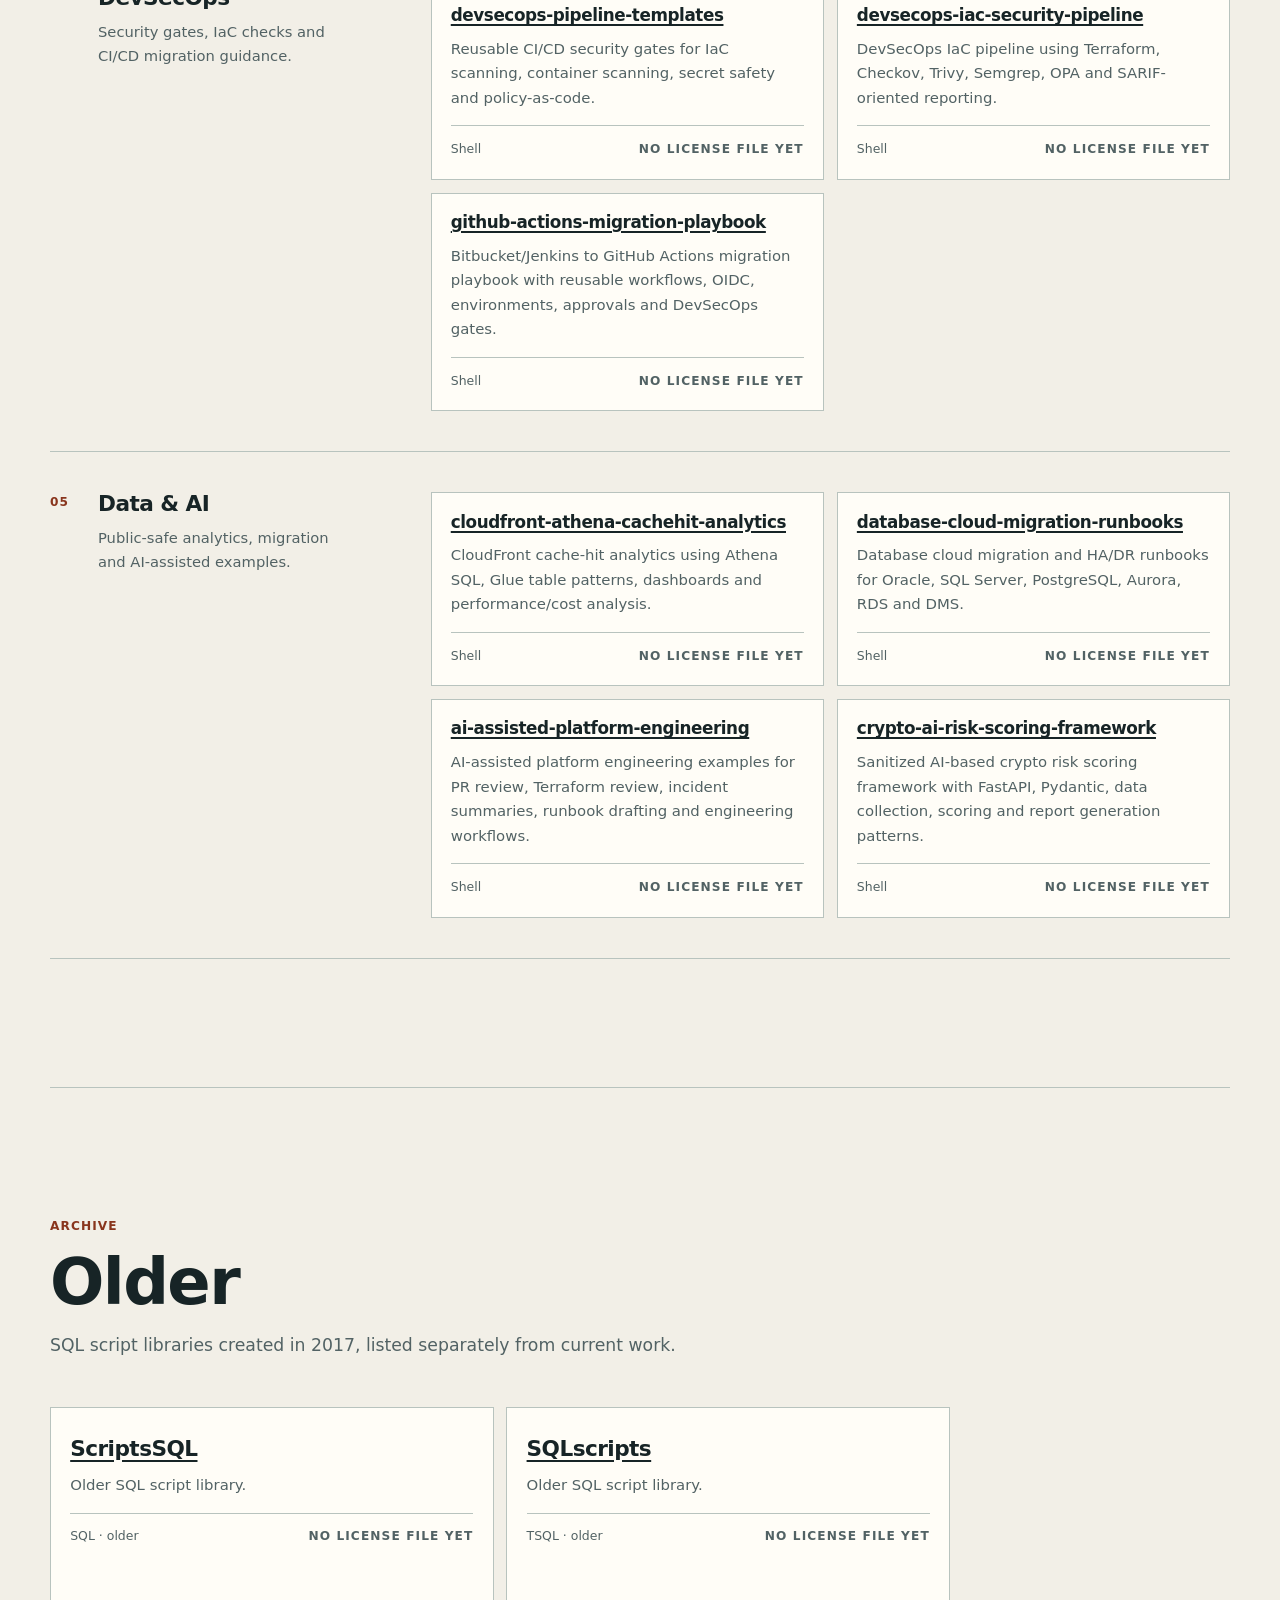
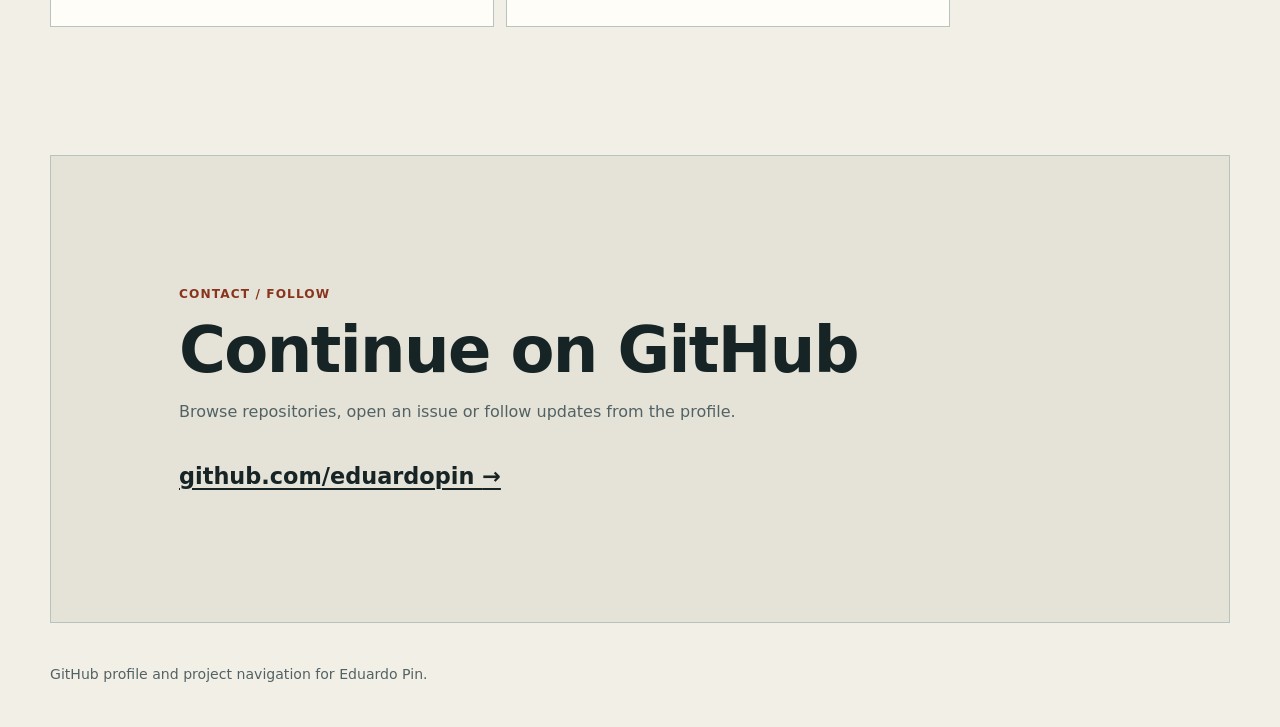
==== commit a23c7066: "Show the aws-iac page as live and link the source from live cards Co-Authored-By: Claude Sonnet 5.5 " ====
--- a/site/index.html
+++ b/site/index.html
@@ -67,6 +67,7 @@
           <h3><a href="https://eduardopin.github.io/agenfk-squad/">agenfk-squad</a></h3>
           <p>A squad of Claude Code agents and a watcher hook that keeps parallel AI sessions honest: context budgets, dispatch limits, independent review and a merge queue. Built on AgenFK.</p>
           <p class="license-note">Source-available under FSL-1.1-ALv2; converts to Apache 2.0 later.</p>
+          <p class="card-links"><a href="https://github.com/eduardopin/agenfk-squad">Source on GitHub</a></p>
         </article>
         <article class="feature-card">
           <div class="card-topline">
@@ -79,12 +80,13 @@
         </article>
         <article class="feature-card">
           <div class="card-topline">
-            <span class="status">reference library</span>
-            <span class="language">HCL</span>
-          </div>
-          <h3><a href="https://github.com/eduardopin/aws-iac-enterprise-library">aws-iac-enterprise-library</a></h3>
+            <span class="status">page live</span>
+            <span class="language">HCL · reference library</span>
+          </div>
+          <h3><a href="https://eduardopin.github.io/aws-iac-enterprise-library/">aws-iac-enterprise-library</a></h3>
           <p>58 reusable Terraform modules with 60 example files and 9 guides.</p>
           <p class="license-note">License not claimed: the repository&#x27;s license text is incomplete.</p>
+          <p class="card-links"><a href="https://github.com/eduardopin/aws-iac-enterprise-library">Source on GitHub</a></p>
         </article>
       </div>
     </section>
--- a/site/styles.css
+++ b/site/styles.css
@@ -575,3 +575,8 @@
     transition-duration: 0.01ms !important;
   }
 }
+
+.card-links {
+  margin: 0.75rem 0 0;
+  font-size: 0.9rem;
+}
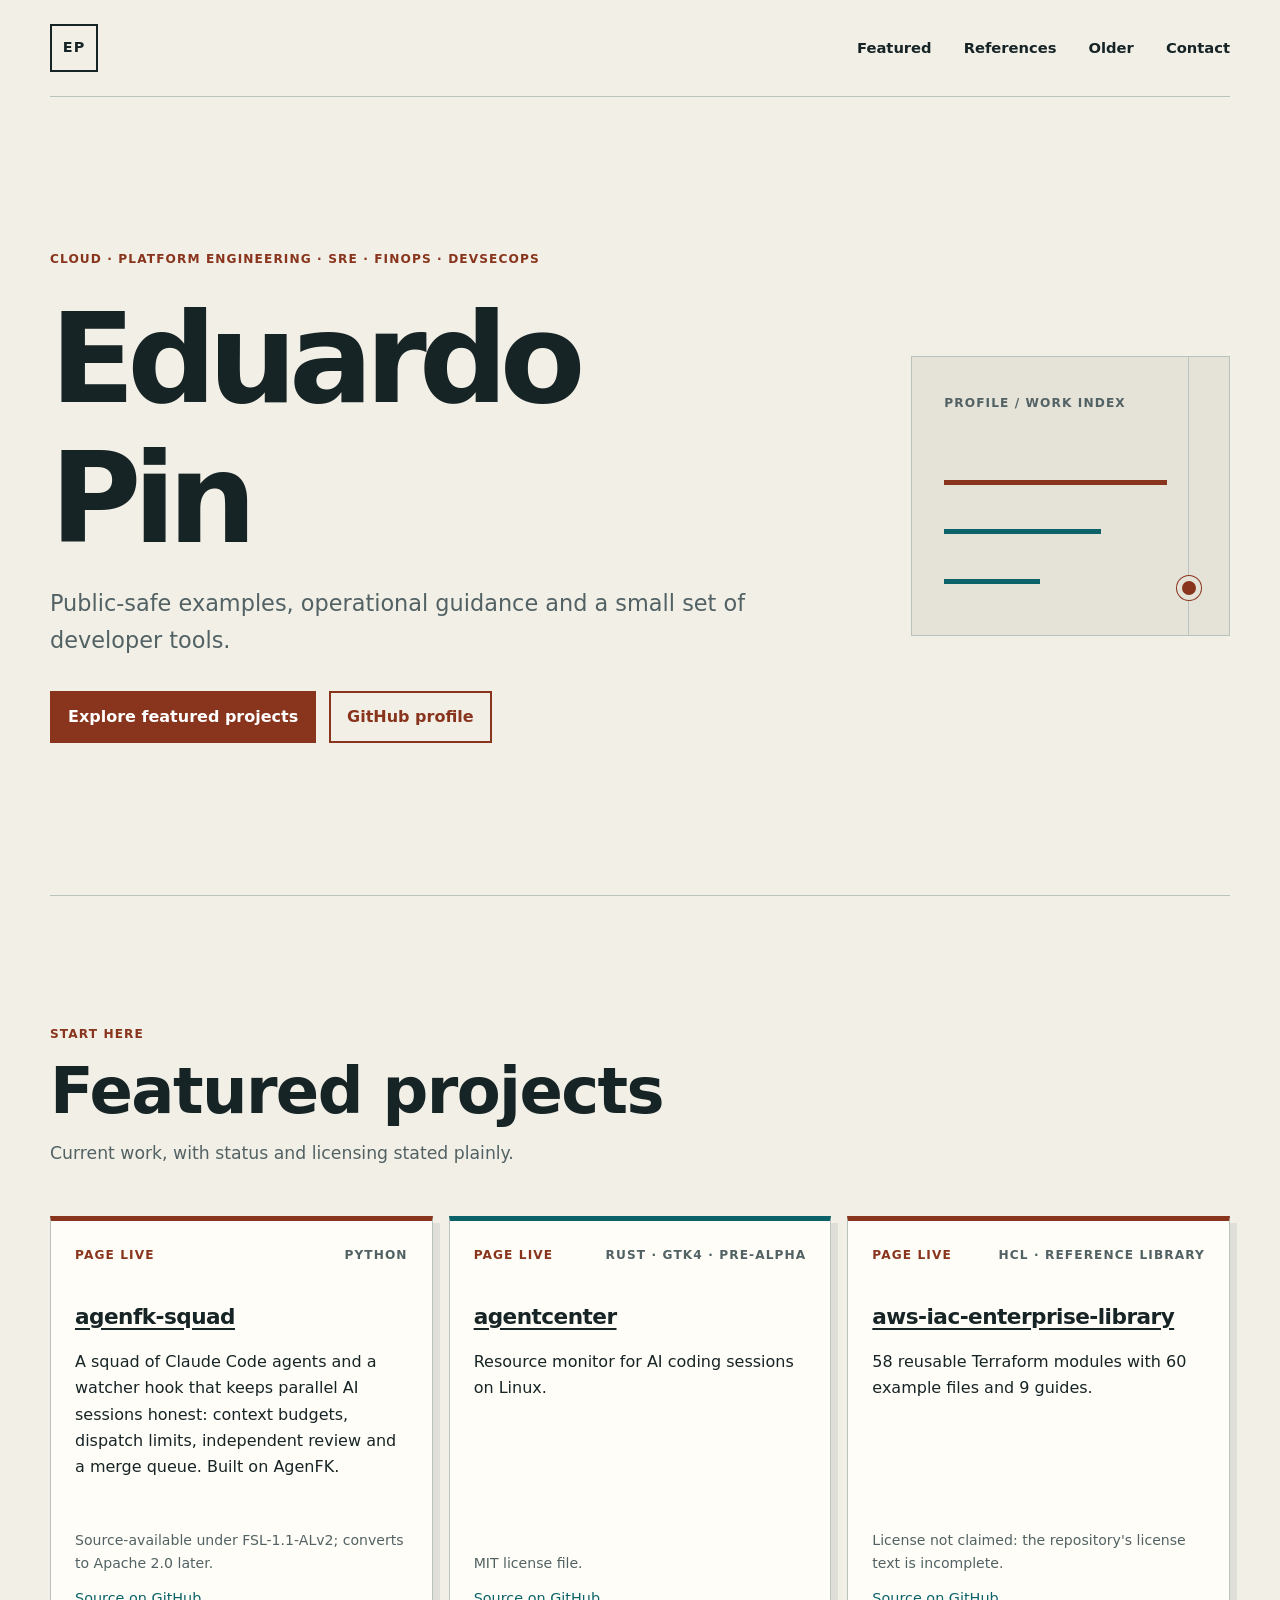
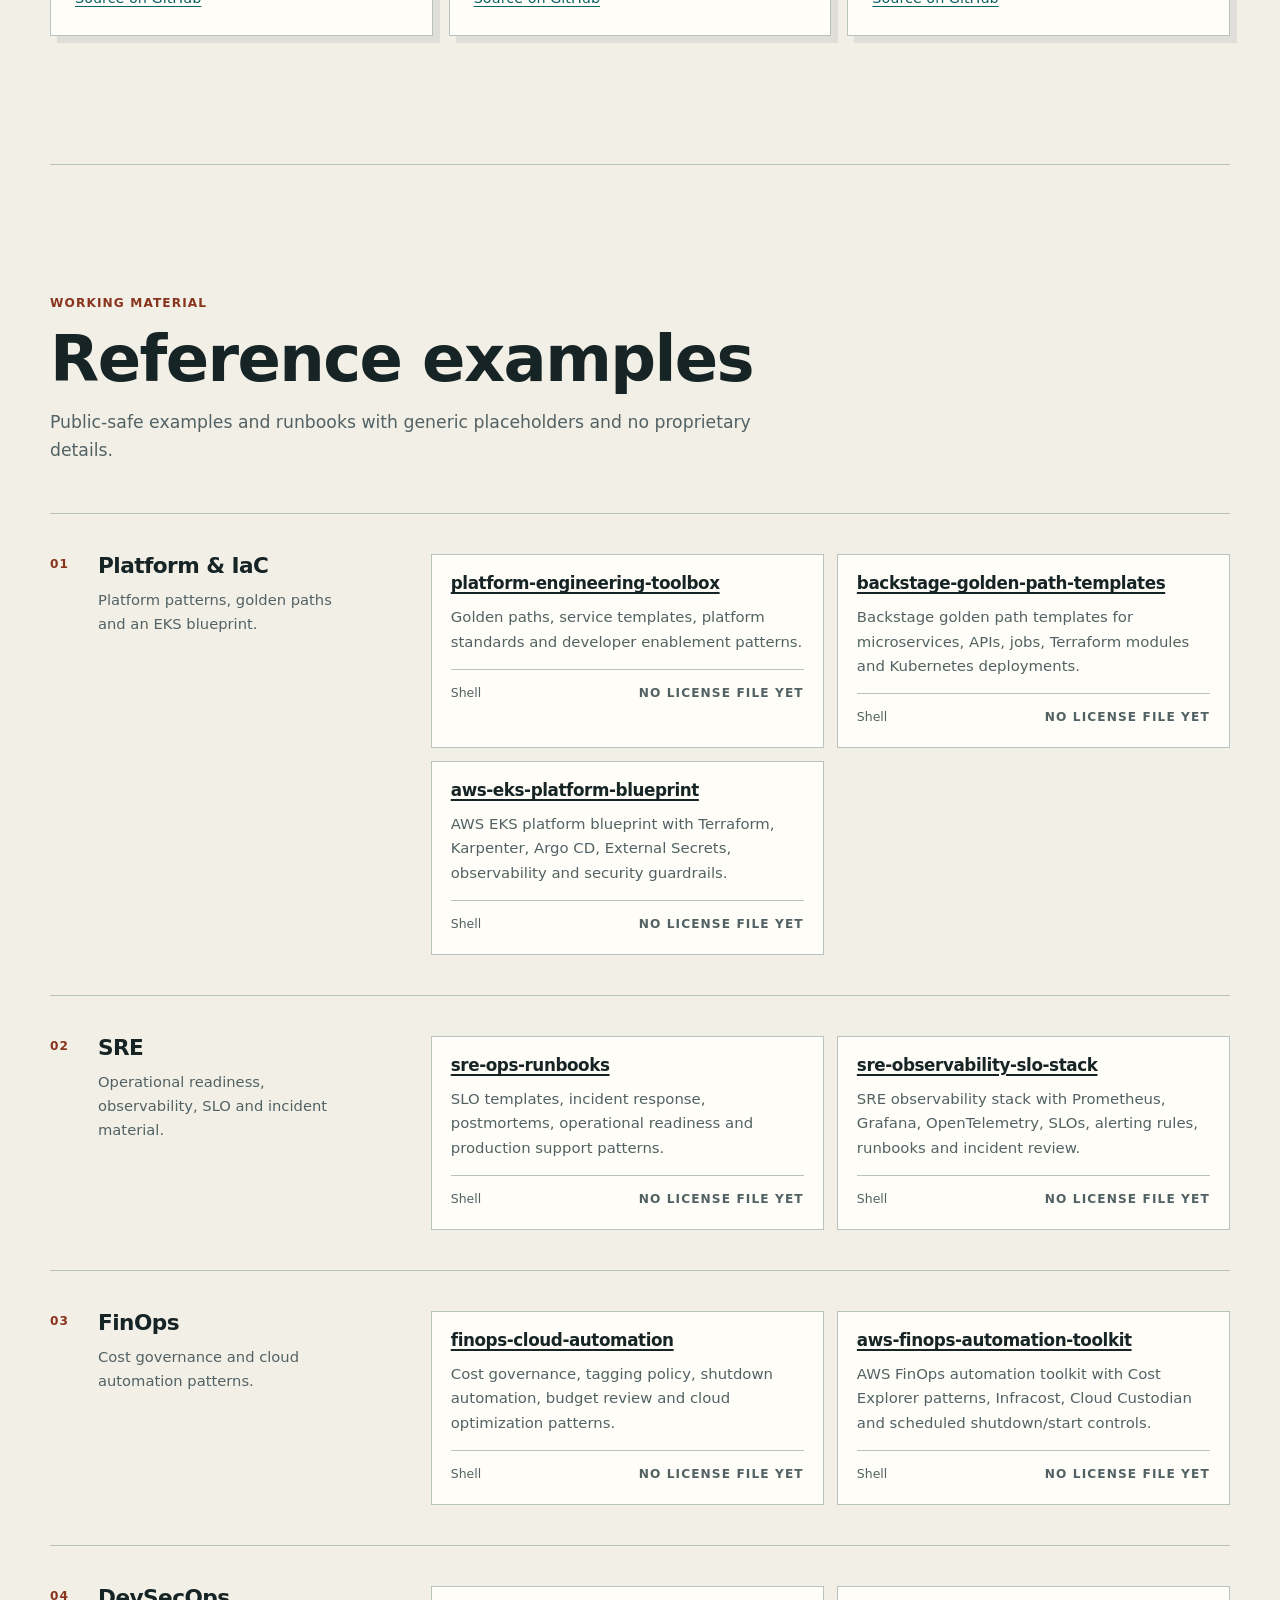
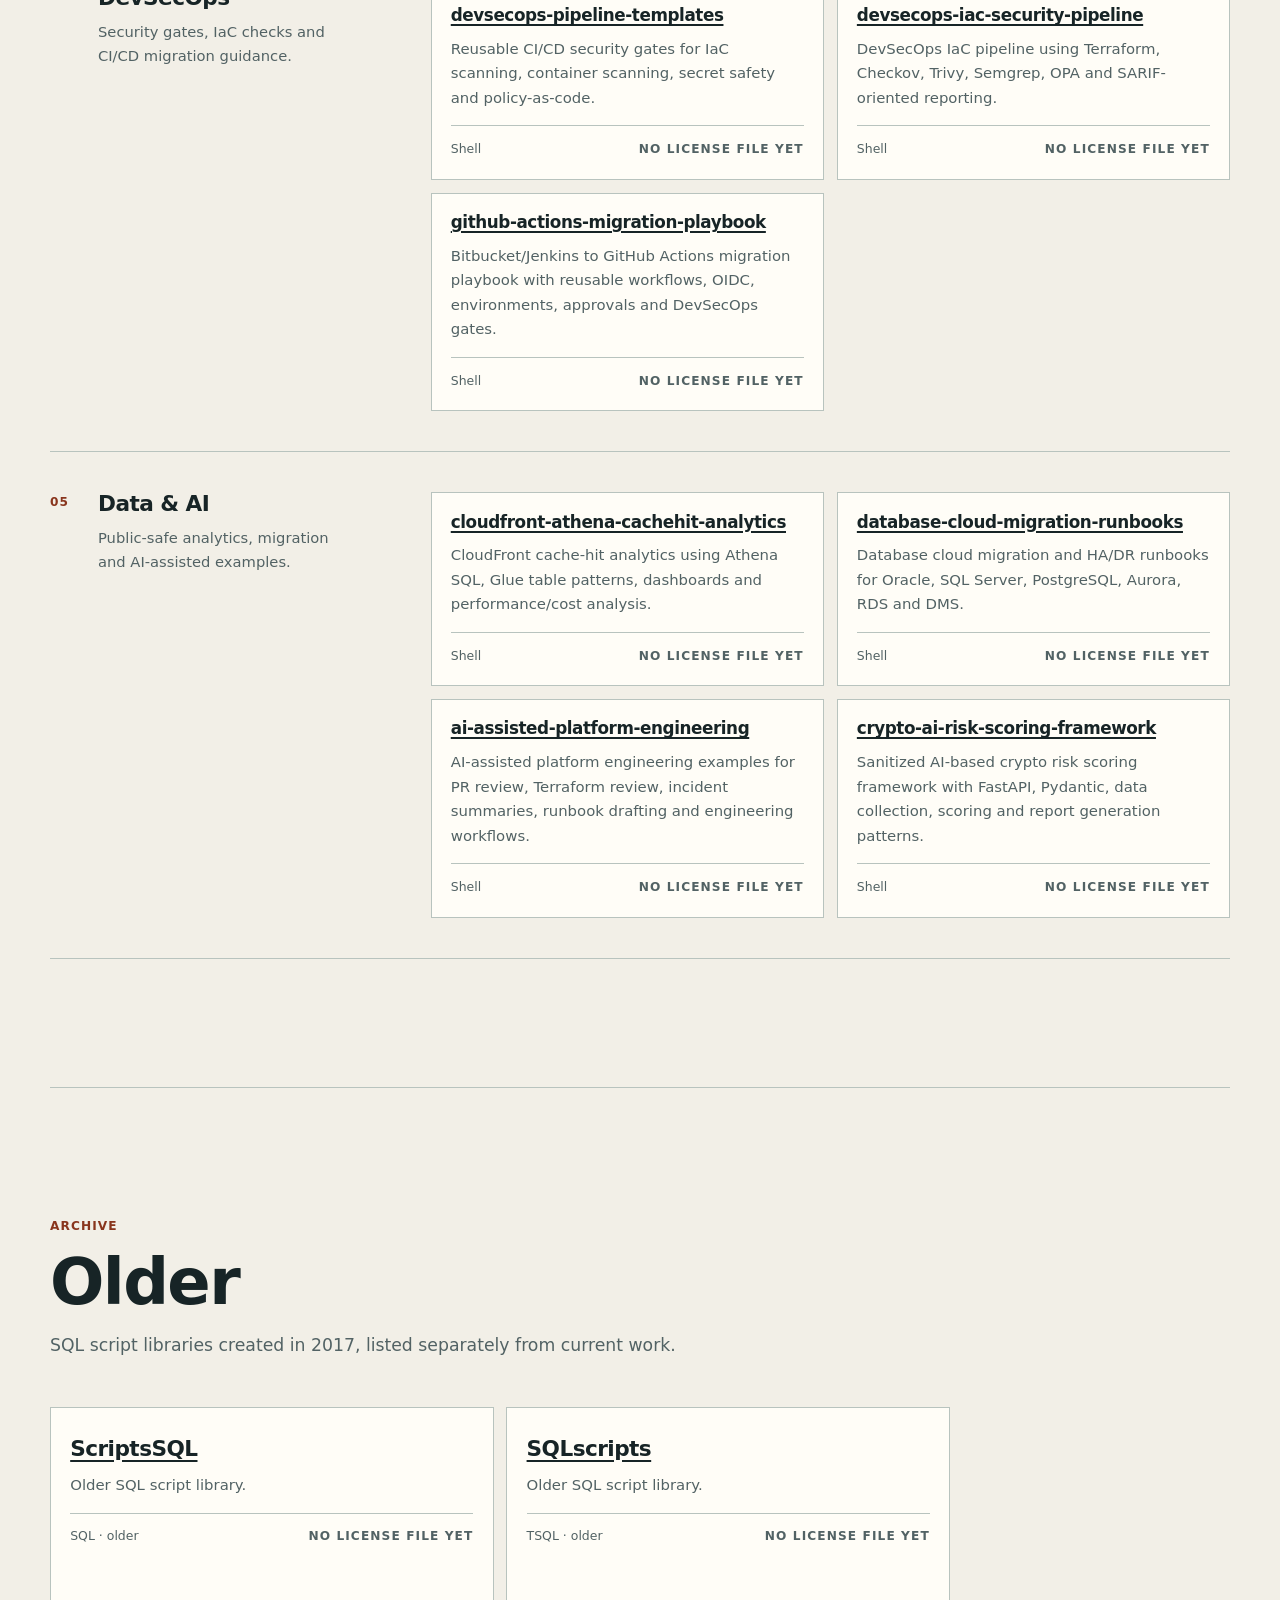
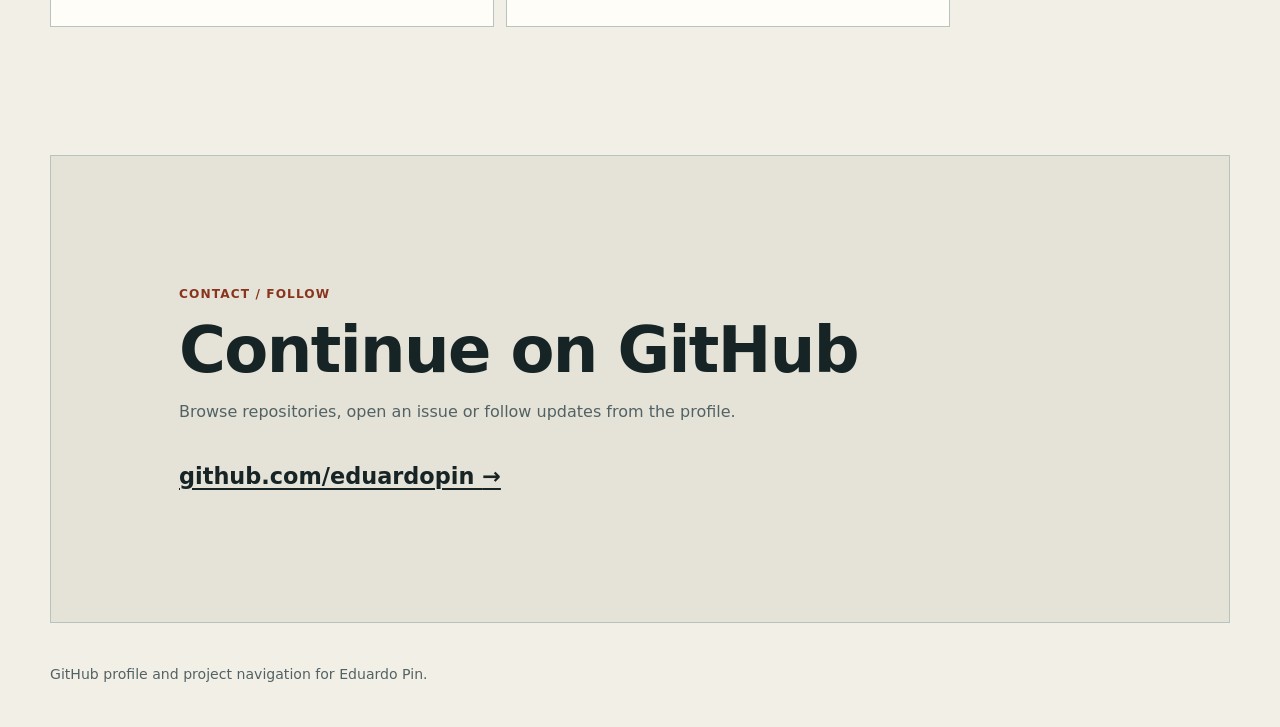
==== commit e55fb988: "Link the agentcenter page from the hub now that it is live Co-Authored-By: Claude Opus 5.5 <noreply@" ====
--- a/site/index.html
+++ b/site/index.html
@@ -71,12 +71,13 @@
         </article>
         <article class="feature-card">
           <div class="card-topline">
-            <span class="status">pre-alpha</span>
-            <span class="language">Rust · GTK4 · page coming</span>
-          </div>
-          <h3><a href="https://github.com/eduardopin/agentcenter">agentcenter</a></h3>
+            <span class="status">page live</span>
+            <span class="language">Rust · GTK4 · pre-alpha</span>
+          </div>
+          <h3><a href="https://eduardopin.github.io/agentcenter/">agentcenter</a></h3>
           <p>Resource monitor for AI coding sessions on Linux.</p>
           <p class="license-note">MIT license file.</p>
+          <p class="card-links"><a href="https://github.com/eduardopin/agentcenter">Source on GitHub</a></p>
         </article>
         <article class="feature-card">
           <div class="card-topline">
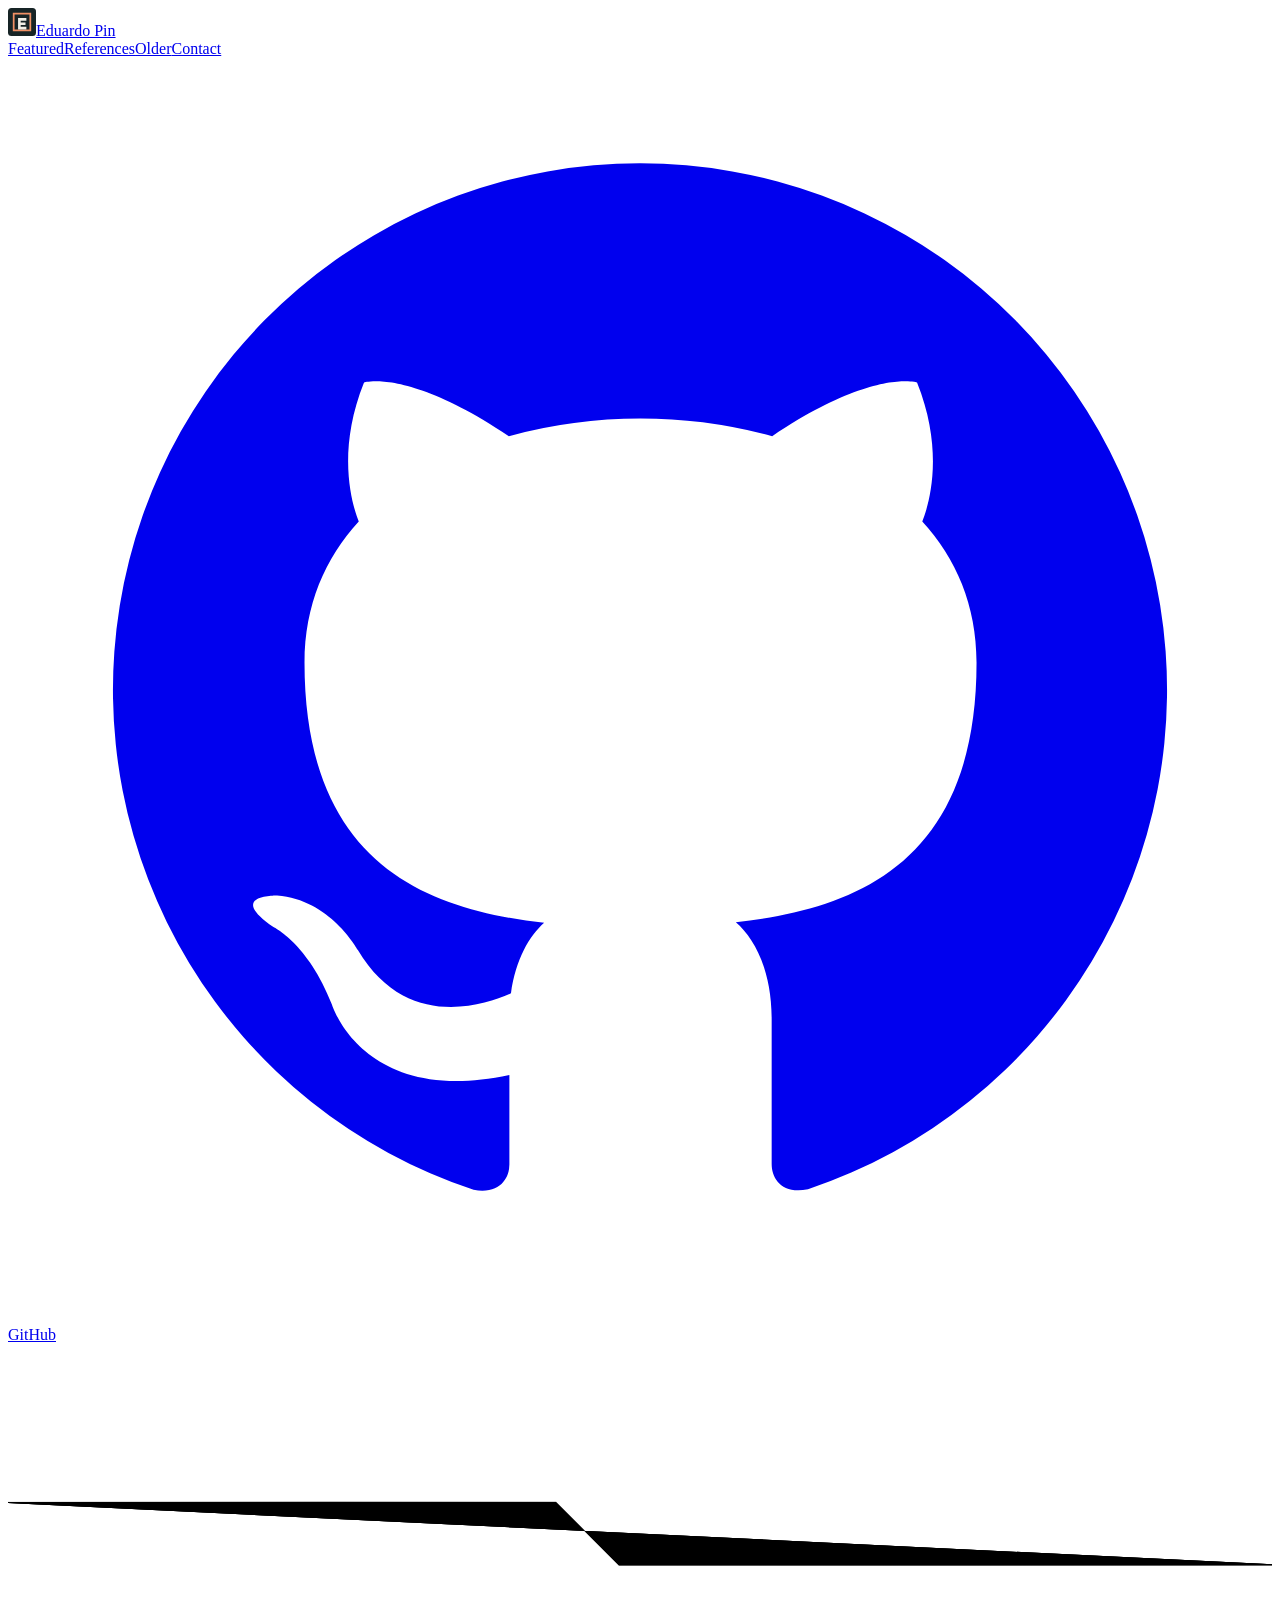
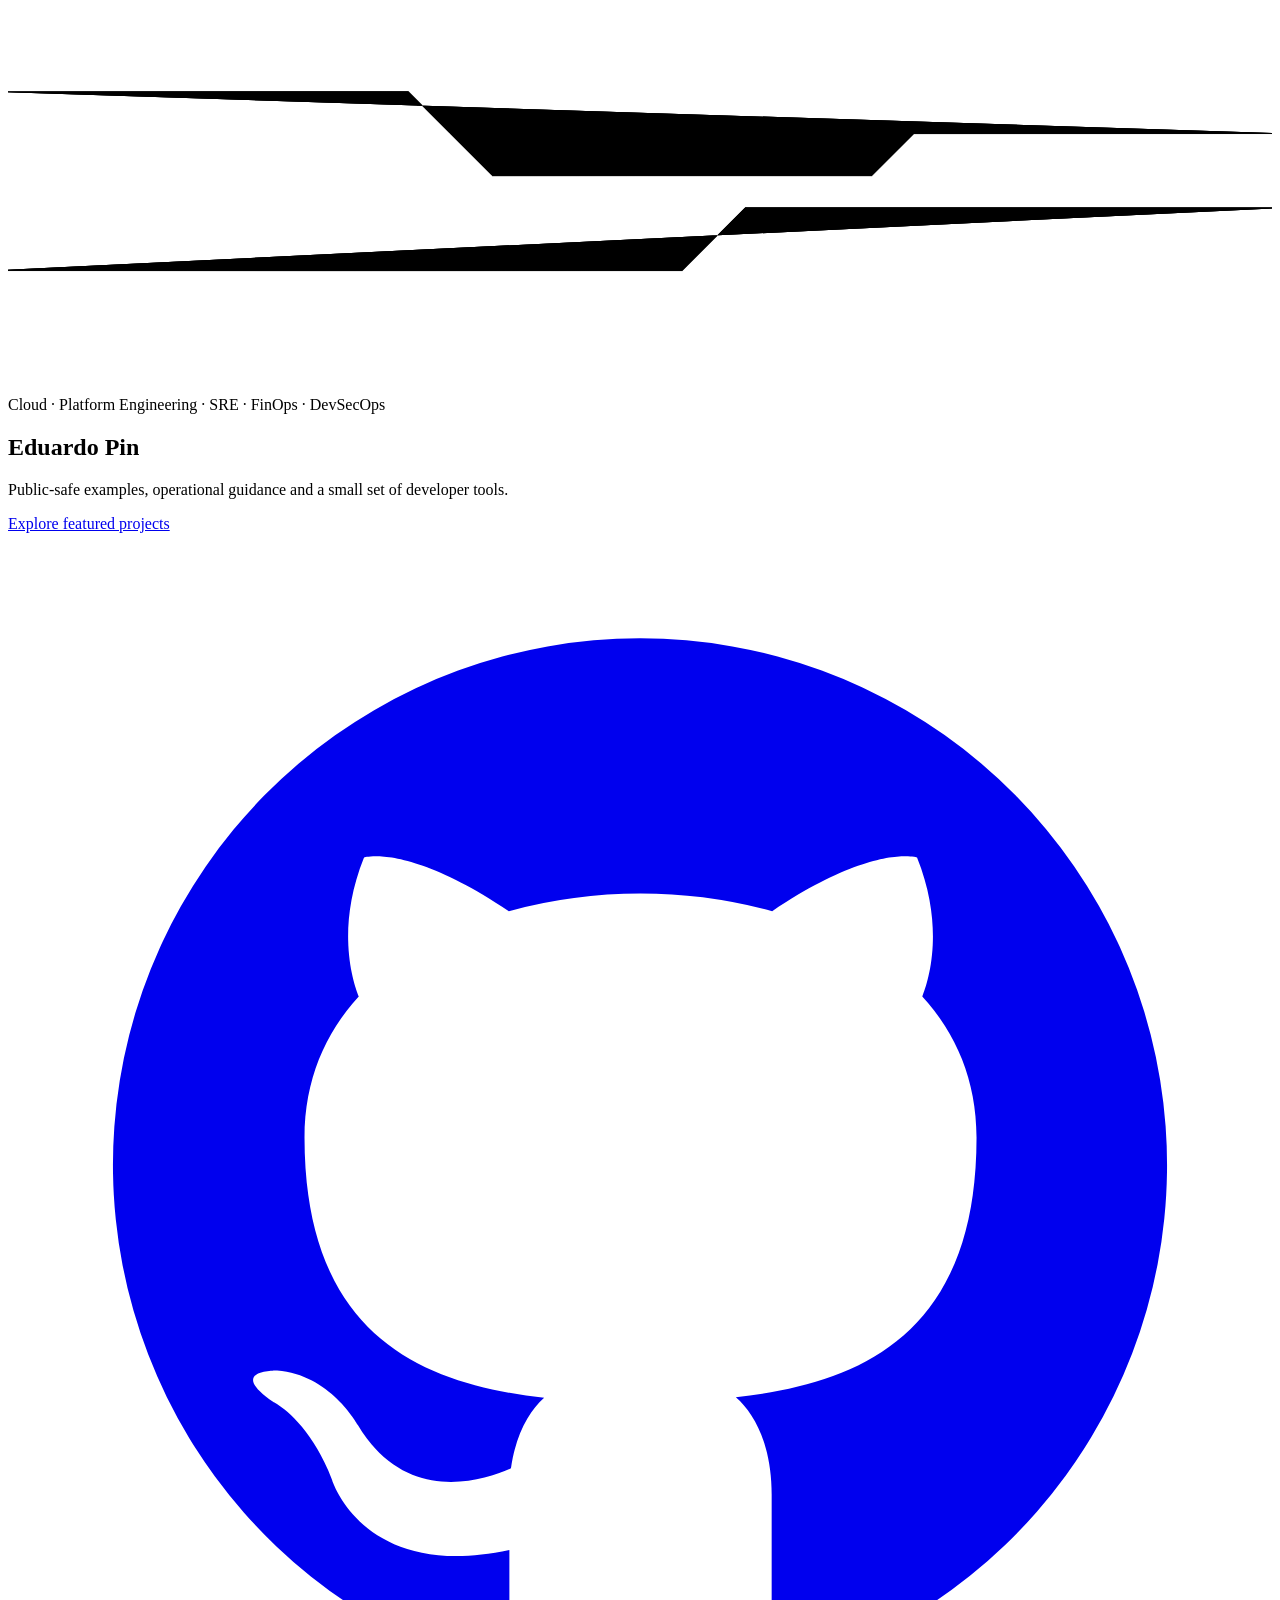
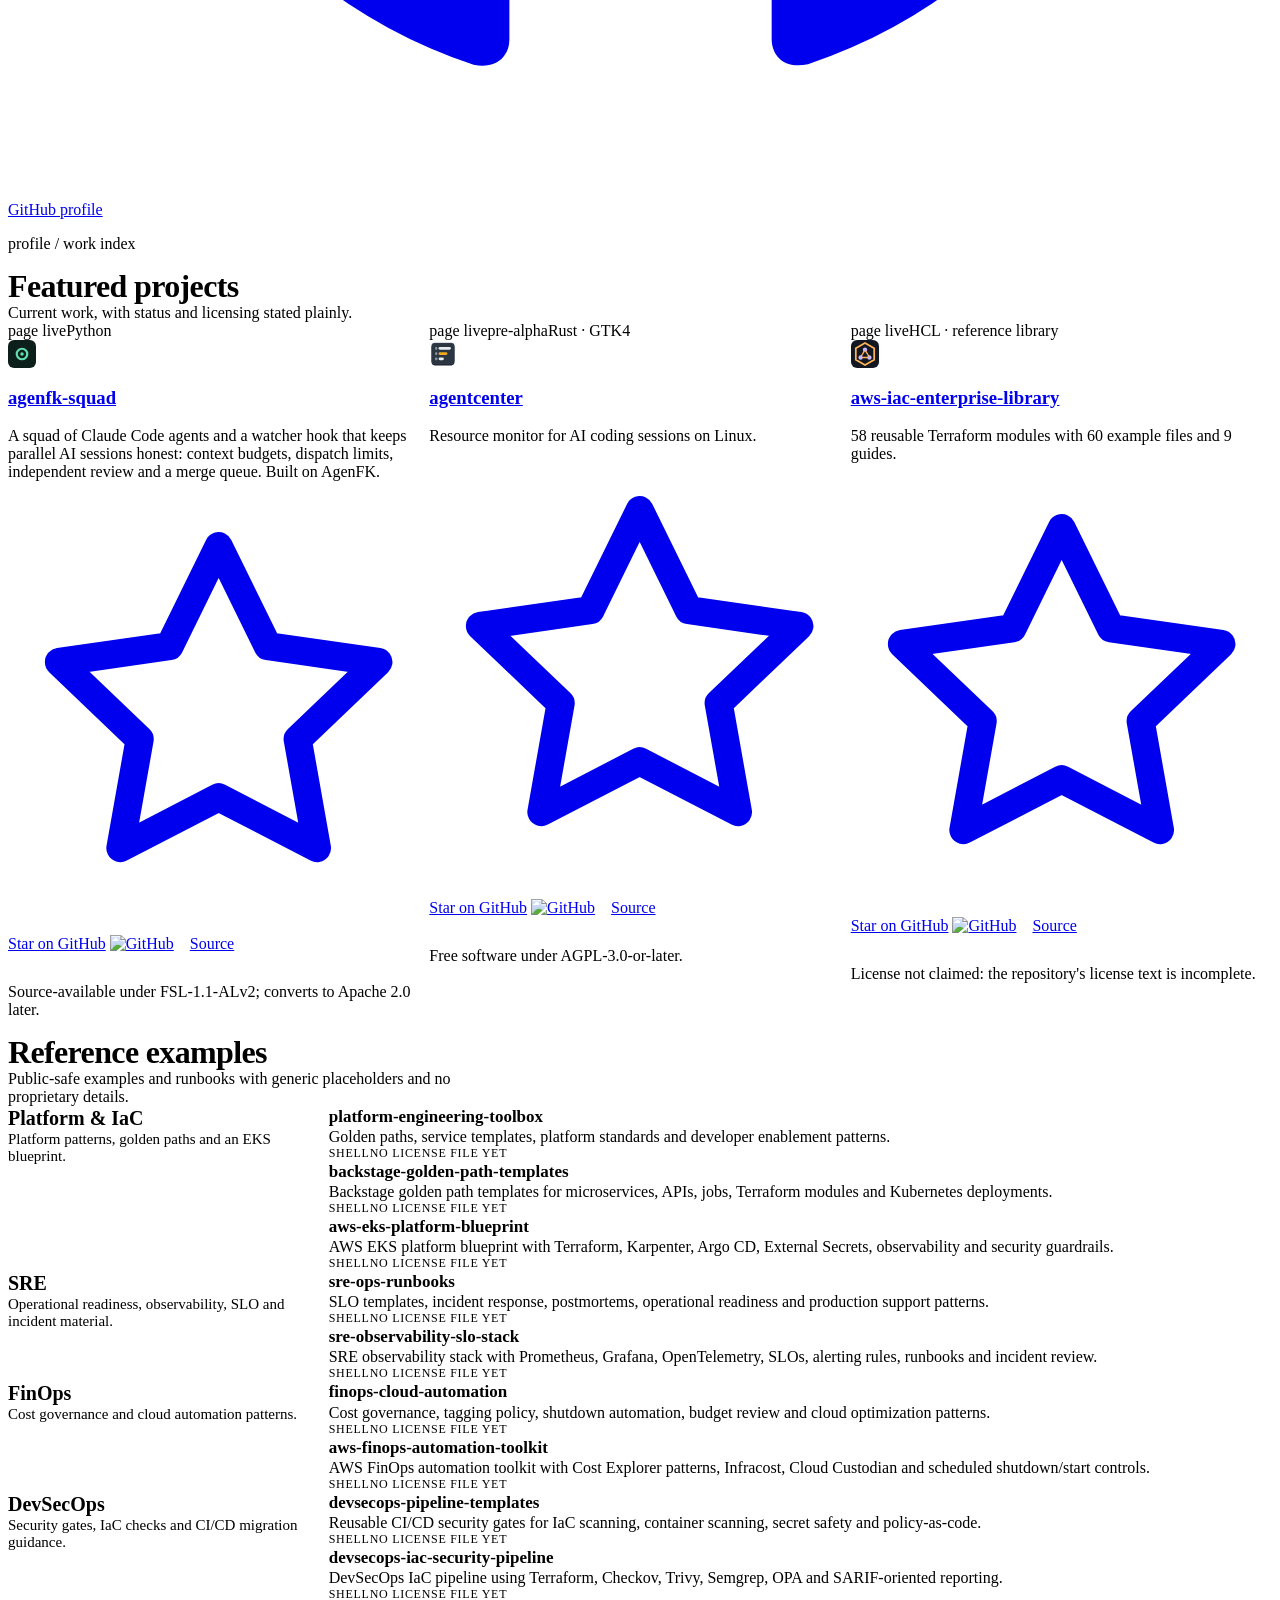
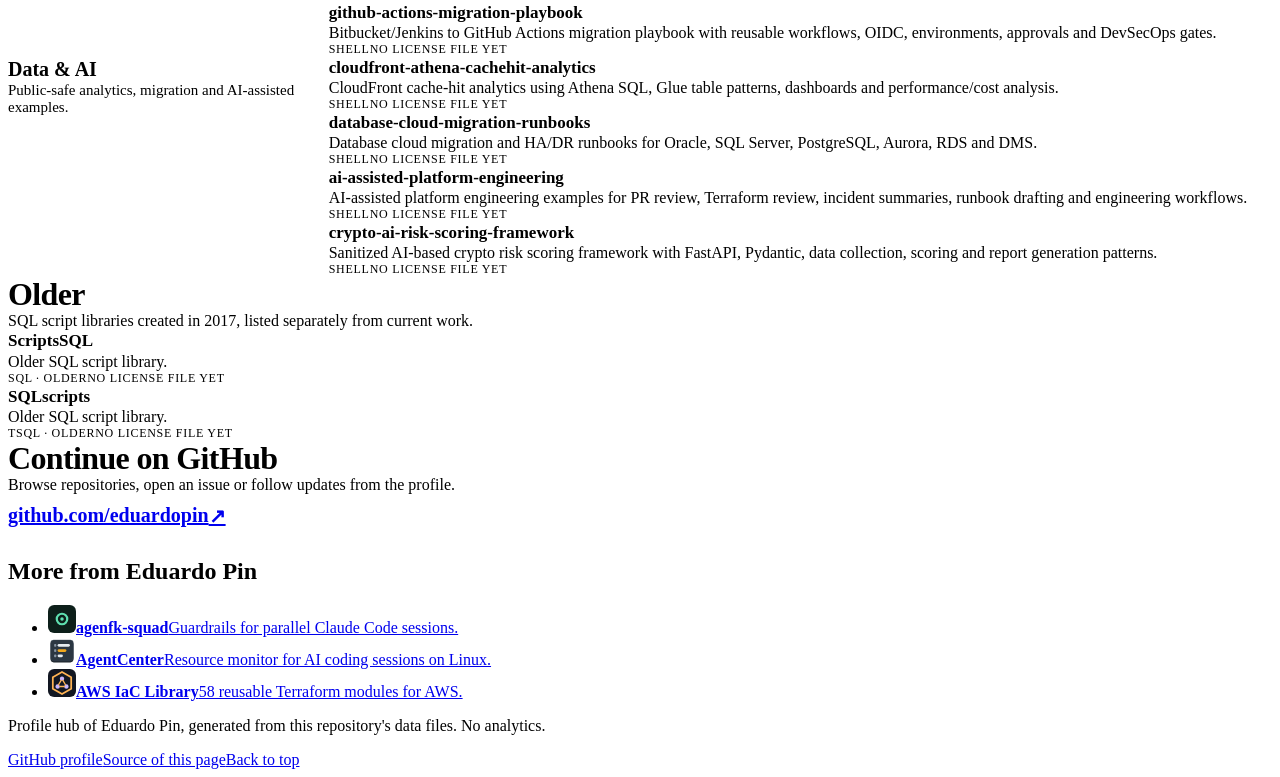
==== commit 8dc8be1b: "Port the hub to Pin Open 1.0.0 with direction A and a full SEO head build_hub.py now emits the SiteH" ====
--- a/site/index.html
+++ b/site/index.html
@@ -3,308 +3,318 @@
 <head>
   <meta charset="utf-8">
   <meta name="viewport" content="width=device-width, initial-scale=1">
-  <title>Eduardo Pin — Portfolio hub</title>
-  <meta name="description" content="Public-safe projects and operational references across Cloud, Platform Engineering, SRE, FinOps and DevSecOps.">
+  <title>Eduardo Pin — Cloud, platform, SRE, FinOps and DevSecOps</title>
+  <meta name="description" content="Cloud, platform engineering, SRE, FinOps and DevSecOps work by Eduardo Pin: three open-source tools and public-safe reference examples.">
   <link rel="canonical" href="https://eduardopin.github.io/eduardopin/">
+  <meta name="theme-color" content="#f3f3f0" media="(prefers-color-scheme: light)">
+  <meta name="theme-color" content="#101214" media="(prefers-color-scheme: dark)">
   <link rel="icon" href="favicon.svg" type="image/svg+xml">
   <meta property="og:type" content="website">
-  <meta property="og:title" content="Eduardo Pin — Portfolio hub">
-  <meta property="og:description" content="Projects and operational references across Cloud, Platform Engineering, SRE, FinOps and DevSecOps.">
+  <meta property="og:site_name" content="Eduardo Pin">
+  <meta property="og:locale" content="en_US">
+  <meta property="og:title" content="Eduardo Pin — Cloud, platform, SRE, FinOps and DevSecOps">
+  <meta property="og:description" content="Cloud, platform engineering, SRE, FinOps and DevSecOps work by Eduardo Pin: three open-source tools and public-safe reference examples.">
   <meta property="og:url" content="https://eduardopin.github.io/eduardopin/">
   <meta property="og:image" content="https://eduardopin.github.io/eduardopin/og.png">
-  <meta property="og:image:width" content="1280">
-  <meta property="og:image:height" content="640">
+  <meta property="og:image:width" content="1200">
+  <meta property="og:image:height" content="630">
+  <meta property="og:image:alt" content="Eduardo Pin: AgenFK Squad, AgentCenter and AWS IaC Enterprise Library">
   <meta name="twitter:card" content="summary_large_image">
-  <meta name="twitter:title" content="Eduardo Pin — Portfolio hub">
-  <meta name="twitter:description" content="Projects and operational references across Cloud, Platform Engineering, SRE, FinOps and DevSecOps.">
+  <meta name="twitter:title" content="Eduardo Pin — Cloud, platform, SRE, FinOps and DevSecOps">
+  <meta name="twitter:description" content="Cloud, platform engineering, SRE, FinOps and DevSecOps work by Eduardo Pin: three open-source tools and public-safe reference examples.">
   <meta name="twitter:image" content="https://eduardopin.github.io/eduardopin/og.png">
+  <meta name="twitter:image:alt" content="Eduardo Pin: AgenFK Squad, AgentCenter and AWS IaC Enterprise Library">
+  <link rel="preconnect" href="https://fonts.googleapis.com">
+  <link rel="preconnect" href="https://fonts.gstatic.com" crossorigin>
+  <link rel="stylesheet" href="https://fonts.googleapis.com/css2?family=Archivo:wdth,wght@62..125,100..900&amp;family=Martian+Mono:wdth,wght@75..112.5,100..800&amp;display=swap">
+  <link rel="stylesheet" href="assets/pin-open-1.0.0.css">
   <link rel="stylesheet" href="styles.css">
+  <script type="application/ld+json">
+{
+  "@context": "https://schema.org",
+  "@type": "ProfilePage",
+  "url": "https://eduardopin.github.io/eduardopin/",
+  "name": "Eduardo Pin — Cloud, platform, SRE, FinOps and DevSecOps",
+  "inLanguage": "en",
+  "mainEntity": {
+    "@type": "Person",
+    "@id": "https://eduardopin.github.io/eduardopin/#person",
+    "name": "Eduardo Pin",
+    "url": "https://eduardopin.github.io/eduardopin/",
+    "sameAs": [
+      "https://github.com/eduardopin"
+    ],
+    "knowsAbout": [
+      "Cloud infrastructure",
+      "Platform engineering",
+      "Site reliability engineering",
+      "FinOps",
+      "DevSecOps",
+      "Terraform",
+      "AWS"
+    ]
+  },
+  "hasPart": [
+    {
+      "@type": "SoftwareSourceCode",
+      "name": "AgenFK Squad",
+      "url": "https://eduardopin.github.io/agenfk-squad/"
+    },
+    {
+      "@type": "SoftwareApplication",
+      "name": "AgentCenter",
+      "url": "https://eduardopin.github.io/agentcenter/"
+    },
+    {
+      "@type": "SoftwareSourceCode",
+      "name": "AWS IaC Enterprise Library",
+      "url": "https://eduardopin.github.io/aws-iac-enterprise-library/"
+    }
+  ]
+}
+  </script>
 </head>
 <body>
-  <a class="skip-link" href="#main">Skip to content</a>
-  <header class="site-header">
-    <a class="monogram" href="#top" aria-label="Back to top">EP</a>
-    <nav aria-label="Primary navigation">
-      <a href="#featured">Featured</a>
-      <a href="#references">References</a>
-      <a href="#older">Older</a>
-      <a href="#contact">Contact</a>
-    </nav>
+  <a class="hub-skip" href="#main">Skip to content</a>
+  <header class="po-header">
+    <div class="po-shell po-header__inner">
+      <a class="po-brand" href="#top"><img src="favicon.svg" width="28" height="28" alt=""><span>Eduardo Pin</span></a>
+      <nav class="po-nav" aria-label="Primary navigation"><a href="#featured">Featured</a><a href="#references">References</a><a href="#older">Older</a><a href="#contact">Contact</a></nav>
+      <a class="po-header__gh" href="https://github.com/eduardopin"><svg viewBox="0 0 24 24" aria-hidden="true" focusable="false"><path fill="currentColor" d="M12 2a10 10 0 0 0-3.16 19.49c.5.09.68-.22.68-.48v-1.7c-2.78.6-3.37-1.34-3.37-1.34-.45-1.16-1.11-1.47-1.11-1.47-.91-.62.07-.6.07-.6 1 .07 1.53 1.03 1.53 1.03.9 1.52 2.34 1.08 2.91.83.09-.65.35-1.09.63-1.34-2.22-.25-4.55-1.11-4.55-4.94 0-1.09.39-1.98 1.03-2.68-.1-.25-.45-1.27.1-2.64 0 0 .84-.27 2.75 1.02a9.5 9.5 0 0 1 5 0c1.91-1.29 2.75-1.02 2.75-1.02.55 1.37.2 2.39.1 2.64.64.7 1.03 1.59 1.03 2.68 0 3.84-2.34 4.68-4.57 4.93.36.31.68.92.68 1.85v2.74c0 .27.18.58.69.48A10 10 0 0 0 12 2z"/></svg><span>GitHub</span></a>
+    </div>
   </header>
 
   <main id="main">
-    <section class="hero" id="top" aria-labelledby="hero-title">
-      <div class="hero-copy">
-        <p class="eyebrow">Cloud · Platform Engineering · SRE · FinOps · DevSecOps</p>
-        <h1 id="hero-title">Eduardo Pin</h1>
-        <p class="hero-line">Public-safe examples, operational guidance and a small set of developer tools.</p>
-        <div class="hero-actions">
-          <a class="button button-primary" href="#featured">Explore featured projects</a>
-          <a class="button button-secondary" href="https://github.com/eduardopin">GitHub profile</a>
-        </div>
-      </div>
-      <div class="signal" aria-hidden="true">
-        <span class="signal-label">profile / work index</span>
-        <span class="signal-line signal-line-wide"></span>
-        <span class="signal-line"></span>
-        <span class="signal-line signal-line-short"></span>
-        <span class="signal-dot"></span>
-      </div>
-    </section>
-
-    <section class="section featured" id="featured" aria-labelledby="featured-title">
-      <div class="section-heading">
-        <p class="kicker">Start here</p>
-        <h2 id="featured-title">Featured projects</h2>
-        <p>Current work, with status and licensing stated plainly.</p>
-      </div>
-      <div class="feature-grid">
-        <article class="feature-card">
-          <div class="card-topline">
-            <span class="status">page live</span>
-            <span class="language">Python</span>
-          </div>
-          <h3><a href="https://eduardopin.github.io/agenfk-squad/">agenfk-squad</a></h3>
+    <section class="po-hero" id="top" aria-labelledby="hero-title">
+      <div class="po-art" aria-hidden="true"><div class="po-art__haze"></div><svg viewBox="0 0 1200 600" preserveAspectRatio="xMidYMid slice" aria-hidden="true" focusable="false"><defs><path id="tr-p0" d="M-20 150 H520 L580 210 H1220" pathLength="100"/><path id="tr-p1" d="M-20 330 H380 L460 410 H820 L860 370 H1220" pathLength="100"/><path id="tr-p2" d="M-20 500 H640 L700 440 H1220" pathLength="100"/><linearGradient id="tr-band" gradientUnits="userSpaceOnUse" x1="0" x2="1200"><stop offset="0" stop-color="currentColor" stop-opacity="0"/><stop offset=".5" stop-color="currentColor" stop-opacity=".1"/><stop offset="1" stop-color="currentColor" stop-opacity="0"/></linearGradient><linearGradient id="tr-line" gradientUnits="userSpaceOnUse" x1="0" x2="1200"><stop offset="0" stop-color="currentColor" stop-opacity=".12"/><stop offset=".25" stop-color="currentColor" stop-opacity=".5"/><stop offset=".5" stop-color="currentColor" stop-opacity=".19"/><stop offset=".75" stop-color="currentColor" stop-opacity=".33"/><stop offset="1" stop-color="currentColor" stop-opacity=".09"/></linearGradient></defs><use href="#tr-p0" class="band" stroke="url(#tr-band)"/><use href="#tr-p1" class="band" stroke="url(#tr-band)"/><use href="#tr-p2" class="band" stroke="url(#tr-band)"/><use href="#tr-p0" class="line" stroke="url(#tr-line)"/><use href="#tr-p1" class="line" stroke="url(#tr-line)"/><use href="#tr-p2" class="line" stroke="url(#tr-line)"/><use href="#tr-p0" class="trail trail-1"/><use href="#tr-p1" class="trail trail-2"/><use href="#tr-p2" class="trail trail-3"/></svg><div class="po-art__veil"></div></div>
+      <div class="po-shell po-hero__grid">
+        <div class="po-hero__copy">
+          <p class="po-label po-hero__eyebrow">Cloud · Platform Engineering · SRE · FinOps · DevSecOps</p>
+          <h1 class="po-display" id="hero-title">Eduardo Pin</h1>
+          <p class="po-hero__lede">Public-safe examples, operational guidance and a small set of developer tools.</p>
+          <div class="po-hero__actions">
+            <a class="po-btn po-btn--primary" href="#featured">Explore featured projects</a>
+            <a class="po-btn po-btn--ghost" href="https://github.com/eduardopin"><svg viewBox="0 0 24 24" aria-hidden="true" focusable="false"><path fill="currentColor" d="M12 2a10 10 0 0 0-3.16 19.49c.5.09.68-.22.68-.48v-1.7c-2.78.6-3.37-1.34-3.37-1.34-.45-1.16-1.11-1.47-1.11-1.47-.91-.62.07-.6.07-.6 1 .07 1.53 1.03 1.53 1.03.9 1.52 2.34 1.08 2.91.83.09-.65.35-1.09.63-1.34-2.22-.25-4.55-1.11-4.55-4.94 0-1.09.39-1.98 1.03-2.68-.1-.25-.45-1.27.1-2.64 0 0 .84-.27 2.75 1.02a9.5 9.5 0 0 1 5 0c1.91-1.29 2.75-1.02 2.75-1.02.55 1.37.2 2.39.1 2.64.64.7 1.03 1.59 1.03 2.68 0 3.84-2.34 4.68-4.57 4.93.36.31.68.92.68 1.85v2.74c0 .27.18.58.69.48A10 10 0 0 0 12 2z"/></svg>GitHub profile</a>
+          </div>
+        </div>
+        <div class="po-trace-panel" aria-hidden="true">
+          <p class="po-label po-trace-panel__label">profile / work index</p>
+          <span class="po-trace-panel__rule"></span><span class="po-trace-panel__rule"></span><span class="po-trace-panel__rule"></span><span class="po-trace-panel__rule"></span>
+        </div>
+      </div>
+    </section>
+
+    <section class="hub-section" id="featured" aria-labelledby="featured-title">
+      <div class="po-shell">
+        <div class="hub-section__head">
+          <h2 id="featured-title">Featured projects</h2>
+          <p>Current work, with status and licensing stated plainly.</p>
+        </div>
+        <div class="hub-cards">
+        <article class="po-card hub-card hub-card--green" aria-labelledby="card-agenfk-squad">
+          <div class="po-card__top"><span class="hub-card__badges"><span class="po-stat po-stat--live po-label"><span class="po-stat__dot"></span>page live</span></span><span class="po-label">Python</span></div>
+          <div class="hub-card__id"><img src="img/marks/agenfk-squad.svg" width="28" height="28" alt=""><span class="po-card__hue" aria-hidden="true"></span></div>
+          <h3 id="card-agenfk-squad"><a href="https://eduardopin.github.io/agenfk-squad/">agenfk-squad</a></h3>
           <p>A squad of Claude Code agents and a watcher hook that keeps parallel AI sessions honest: context budgets, dispatch limits, independent review and a merge queue. Built on AgenFK.</p>
-          <p class="license-note">Source-available under FSL-1.1-ALv2; converts to Apache 2.0 later.</p>
-          <p class="card-links"><a href="https://github.com/eduardopin/agenfk-squad">Source on GitHub</a></p>
+          <div class="po-card__actions">
+            <a class="po-btn po-btn--star" href="https://github.com/eduardopin/agenfk-squad"><svg viewBox="0 0 24 24" aria-hidden="true" focusable="false"><path d="M12 2.8l2.8 5.7 6.3.9-4.6 4.4 1.1 6.2L12 17.1 6.4 20l1.1-6.2L2.9 9.4l6.3-.9z" fill="none" stroke="currentColor" stroke-width="1.6" stroke-linejoin="round"/></svg><span>Star on GitHub</span></a>
+            <a class="hub-stars" href="https://github.com/eduardopin/agenfk-squad/stargazers"><img src="https://img.shields.io/github/stars/eduardopin/agenfk-squad?style=flat&amp;label=stars" width="76" height="20" alt="GitHub stars for agenfk-squad"></a>
+            <a class="po-btn po-btn--ghost" href="https://github.com/eduardopin/agenfk-squad">Source</a>
+          </div>
+          <p class="po-card__license">Source-available under FSL-1.1-ALv2; converts to Apache 2.0 later.</p>
         </article>
-        <article class="feature-card">
-          <div class="card-topline">
-            <span class="status">page live</span>
-            <span class="language">Rust · GTK4 · pre-alpha</span>
-          </div>
-          <h3><a href="https://eduardopin.github.io/agentcenter/">agentcenter</a></h3>
+        <article class="po-card hub-card hub-card--amber" aria-labelledby="card-agentcenter">
+          <div class="po-card__top"><span class="hub-card__badges"><span class="po-stat po-stat--live po-label"><span class="po-stat__dot"></span>page live</span><span class="po-stat po-stat--alpha po-label"><span class="po-stat__dot"></span>pre-alpha</span></span><span class="po-label">Rust · GTK4</span></div>
+          <div class="hub-card__id"><img src="img/marks/agentcenter.svg" width="28" height="28" alt=""><span class="po-card__hue" aria-hidden="true"></span></div>
+          <h3 id="card-agentcenter"><a href="https://eduardopin.github.io/agentcenter/">agentcenter</a></h3>
           <p>Resource monitor for AI coding sessions on Linux.</p>
-          <p class="license-note">MIT license file.</p>
-          <p class="card-links"><a href="https://github.com/eduardopin/agentcenter">Source on GitHub</a></p>
+          <div class="po-card__actions">
+            <a class="po-btn po-btn--star" href="https://github.com/eduardopin/agentcenter"><svg viewBox="0 0 24 24" aria-hidden="true" focusable="false"><path d="M12 2.8l2.8 5.7 6.3.9-4.6 4.4 1.1 6.2L12 17.1 6.4 20l1.1-6.2L2.9 9.4l6.3-.9z" fill="none" stroke="currentColor" stroke-width="1.6" stroke-linejoin="round"/></svg><span>Star on GitHub</span></a>
+            <a class="hub-stars" href="https://github.com/eduardopin/agentcenter/stargazers"><img src="https://img.shields.io/github/stars/eduardopin/agentcenter?style=flat&amp;label=stars" width="76" height="20" alt="GitHub stars for agentcenter"></a>
+            <a class="po-btn po-btn--ghost" href="https://github.com/eduardopin/agentcenter">Source</a>
+          </div>
+          <p class="po-card__license">Free software under AGPL-3.0-or-later.</p>
         </article>
-        <article class="feature-card">
-          <div class="card-topline">
-            <span class="status">page live</span>
-            <span class="language">HCL · reference library</span>
-          </div>
-          <h3><a href="https://eduardopin.github.io/aws-iac-enterprise-library/">aws-iac-enterprise-library</a></h3>
+        <article class="po-card hub-card hub-card--violet" aria-labelledby="card-aws-iac-enterprise-library">
+          <div class="po-card__top"><span class="hub-card__badges"><span class="po-stat po-stat--live po-label"><span class="po-stat__dot"></span>page live</span></span><span class="po-label">HCL · reference library</span></div>
+          <div class="hub-card__id"><img src="img/marks/aws-iac.svg" width="28" height="28" alt=""><span class="po-card__hue" aria-hidden="true"></span></div>
+          <h3 id="card-aws-iac-enterprise-library"><a href="https://eduardopin.github.io/aws-iac-enterprise-library/">aws-iac-enterprise-library</a></h3>
           <p>58 reusable Terraform modules with 60 example files and 9 guides.</p>
-          <p class="license-note">License not claimed: the repository&#x27;s license text is incomplete.</p>
-          <p class="card-links"><a href="https://github.com/eduardopin/aws-iac-enterprise-library">Source on GitHub</a></p>
+          <div class="po-card__actions">
+            <a class="po-btn po-btn--star" href="https://github.com/eduardopin/aws-iac-enterprise-library"><svg viewBox="0 0 24 24" aria-hidden="true" focusable="false"><path d="M12 2.8l2.8 5.7 6.3.9-4.6 4.4 1.1 6.2L12 17.1 6.4 20l1.1-6.2L2.9 9.4l6.3-.9z" fill="none" stroke="currentColor" stroke-width="1.6" stroke-linejoin="round"/></svg><span>Star on GitHub</span></a>
+            <a class="hub-stars" href="https://github.com/eduardopin/aws-iac-enterprise-library/stargazers"><img src="https://img.shields.io/github/stars/eduardopin/aws-iac-enterprise-library?style=flat&amp;label=stars" width="76" height="20" alt="GitHub stars for aws-iac-enterprise-library"></a>
+            <a class="po-btn po-btn--ghost" href="https://github.com/eduardopin/aws-iac-enterprise-library">Source</a>
+          </div>
+          <p class="po-card__license">License not claimed: the repository&#x27;s license text is incomplete.</p>
         </article>
-      </div>
-    </section>
-
-    <section class="section references" id="references" aria-labelledby="references-title">
-      <div class="section-heading">
-        <p class="kicker">Working material</p>
-        <h2 id="references-title">Reference examples</h2>
-        <p>Public-safe examples and runbooks with generic placeholders and no proprietary details.</p>
-      </div>
-      <div class="theme-stack">
-        <section class="theme-group" aria-labelledby="platform-iac">
-          <div class="theme-heading">
-            <p class="section-index" aria-hidden="true">01</p>
-            <div>
-              <h3 id="platform-iac">Platform &amp; IaC</h3>
-              <p>Platform patterns, golden paths and an EKS blueprint.</p>
-            </div>
-          </div>
-          <ul class="project-list">
-              <li class="project-row">
-                <h4><a href="https://github.com/eduardopin/platform-engineering-toolbox">platform-engineering-toolbox</a></h4>
-                <p>Golden paths, service templates, platform standards and developer enablement patterns.</p>
-                <div class="project-meta">
-                  <span>Shell</span>
-                  <span class="license-label">no license file yet</span>
-                </div>
-              </li>
-              <li class="project-row">
-                <h4><a href="https://github.com/eduardopin/backstage-golden-path-templates">backstage-golden-path-templates</a></h4>
-                <p>Backstage golden path templates for microservices, APIs, jobs, Terraform modules and Kubernetes deployments.</p>
-                <div class="project-meta">
-                  <span>Shell</span>
-                  <span class="license-label">no license file yet</span>
-                </div>
-              </li>
-              <li class="project-row">
-                <h4><a href="https://github.com/eduardopin/aws-eks-platform-blueprint">aws-eks-platform-blueprint</a></h4>
-                <p>AWS EKS platform blueprint with Terraform, Karpenter, Argo CD, External Secrets, observability and security guardrails.</p>
-                <div class="project-meta">
-                  <span>Shell</span>
-                  <span class="license-label">no license file yet</span>
-                </div>
-              </li>
-          </ul>
-        </section>
-        <section class="theme-group" aria-labelledby="sre">
-          <div class="theme-heading">
-            <p class="section-index" aria-hidden="true">02</p>
-            <div>
-              <h3 id="sre">SRE</h3>
-              <p>Operational readiness, observability, SLO and incident material.</p>
-            </div>
-          </div>
-          <ul class="project-list">
-              <li class="project-row">
-                <h4><a href="https://github.com/eduardopin/sre-ops-runbooks">sre-ops-runbooks</a></h4>
-                <p>SLO templates, incident response, postmortems, operational readiness and production support patterns.</p>
-                <div class="project-meta">
-                  <span>Shell</span>
-                  <span class="license-label">no license file yet</span>
-                </div>
-              </li>
-              <li class="project-row">
-                <h4><a href="https://github.com/eduardopin/sre-observability-slo-stack">sre-observability-slo-stack</a></h4>
-                <p>SRE observability stack with Prometheus, Grafana, OpenTelemetry, SLOs, alerting rules, runbooks and incident review.</p>
-                <div class="project-meta">
-                  <span>Shell</span>
-                  <span class="license-label">no license file yet</span>
-                </div>
-              </li>
-          </ul>
-        </section>
-        <section class="theme-group" aria-labelledby="finops">
-          <div class="theme-heading">
-            <p class="section-index" aria-hidden="true">03</p>
-            <div>
-              <h3 id="finops">FinOps</h3>
-              <p>Cost governance and cloud automation patterns.</p>
-            </div>
-          </div>
-          <ul class="project-list">
-              <li class="project-row">
-                <h4><a href="https://github.com/eduardopin/finops-cloud-automation">finops-cloud-automation</a></h4>
-                <p>Cost governance, tagging policy, shutdown automation, budget review and cloud optimization patterns.</p>
-                <div class="project-meta">
-                  <span>Shell</span>
-                  <span class="license-label">no license file yet</span>
-                </div>
-              </li>
-              <li class="project-row">
-                <h4><a href="https://github.com/eduardopin/aws-finops-automation-toolkit">aws-finops-automation-toolkit</a></h4>
-                <p>AWS FinOps automation toolkit with Cost Explorer patterns, Infracost, Cloud Custodian and scheduled shutdown/start controls.</p>
-                <div class="project-meta">
-                  <span>Shell</span>
-                  <span class="license-label">no license file yet</span>
-                </div>
-              </li>
-          </ul>
-        </section>
-        <section class="theme-group" aria-labelledby="devsecops">
-          <div class="theme-heading">
-            <p class="section-index" aria-hidden="true">04</p>
-            <div>
-              <h3 id="devsecops">DevSecOps</h3>
-              <p>Security gates, IaC checks and CI/CD migration guidance.</p>
-            </div>
-          </div>
-          <ul class="project-list">
-              <li class="project-row">
-                <h4><a href="https://github.com/eduardopin/devsecops-pipeline-templates">devsecops-pipeline-templates</a></h4>
-                <p>Reusable CI/CD security gates for IaC scanning, container scanning, secret safety and policy-as-code.</p>
-                <div class="project-meta">
-                  <span>Shell</span>
-                  <span class="license-label">no license file yet</span>
-                </div>
-              </li>
-              <li class="project-row">
-                <h4><a href="https://github.com/eduardopin/devsecops-iac-security-pipeline">devsecops-iac-security-pipeline</a></h4>
-                <p>DevSecOps IaC pipeline using Terraform, Checkov, Trivy, Semgrep, OPA and SARIF-oriented reporting.</p>
-                <div class="project-meta">
-                  <span>Shell</span>
-                  <span class="license-label">no license file yet</span>
-                </div>
-              </li>
-              <li class="project-row">
-                <h4><a href="https://github.com/eduardopin/github-actions-migration-playbook">github-actions-migration-playbook</a></h4>
-                <p>Bitbucket/Jenkins to GitHub Actions migration playbook with reusable workflows, OIDC, environments, approvals and DevSecOps gates.</p>
-                <div class="project-meta">
-                  <span>Shell</span>
-                  <span class="license-label">no license file yet</span>
-                </div>
-              </li>
-          </ul>
-        </section>
-        <section class="theme-group" aria-labelledby="data-ai">
-          <div class="theme-heading">
-            <p class="section-index" aria-hidden="true">05</p>
-            <div>
-              <h3 id="data-ai">Data &amp; AI</h3>
-              <p>Public-safe analytics, migration and AI-assisted examples.</p>
-            </div>
-          </div>
-          <ul class="project-list">
-              <li class="project-row">
-                <h4><a href="https://github.com/eduardopin/cloudfront-athena-cachehit-analytics">cloudfront-athena-cachehit-analytics</a></h4>
-                <p>CloudFront cache-hit analytics using Athena SQL, Glue table patterns, dashboards and performance/cost analysis.</p>
-                <div class="project-meta">
-                  <span>Shell</span>
-                  <span class="license-label">no license file yet</span>
-                </div>
-              </li>
-              <li class="project-row">
-                <h4><a href="https://github.com/eduardopin/database-cloud-migration-runbooks">database-cloud-migration-runbooks</a></h4>
-                <p>Database cloud migration and HA/DR runbooks for Oracle, SQL Server, PostgreSQL, Aurora, RDS and DMS.</p>
-                <div class="project-meta">
-                  <span>Shell</span>
-                  <span class="license-label">no license file yet</span>
-                </div>
-              </li>
-              <li class="project-row">
-                <h4><a href="https://github.com/eduardopin/ai-assisted-platform-engineering">ai-assisted-platform-engineering</a></h4>
-                <p>AI-assisted platform engineering examples for PR review, Terraform review, incident summaries, runbook drafting and engineering workflows.</p>
-                <div class="project-meta">
-                  <span>Shell</span>
-                  <span class="license-label">no license file yet</span>
-                </div>
-              </li>
-              <li class="project-row">
-                <h4><a href="https://github.com/eduardopin/crypto-ai-risk-scoring-framework">crypto-ai-risk-scoring-framework</a></h4>
-                <p>Sanitized AI-based crypto risk scoring framework with FastAPI, Pydantic, data collection, scoring and report generation patterns.</p>
-                <div class="project-meta">
-                  <span>Shell</span>
-                  <span class="license-label">no license file yet</span>
-                </div>
-              </li>
-          </ul>
-        </section>
-      </div>
-    </section>
-
-    <section class="section older" id="older" aria-labelledby="older-title">
-      <div class="section-heading">
-        <p class="kicker">Archive</p>
-        <h2 id="older-title">Older</h2>
-        <p>SQL script libraries created in 2017, listed separately from current work.</p>
-      </div>
-      <ul class="older-grid">
-          <li class="older-card">
-            <h3><a href="https://github.com/eduardopin/ScriptsSQL">ScriptsSQL</a></h3>
-            <p>Older SQL script library.</p>
-            <div class="project-meta">
-              <span>SQL · older</span>
-              <span class="license-label">no license file yet</span>
-            </div>
-          </li>
-          <li class="older-card">
-            <h3><a href="https://github.com/eduardopin/SQLscripts">SQLscripts</a></h3>
-            <p>Older SQL script library.</p>
-            <div class="project-meta">
-              <span>TSQL · older</span>
-              <span class="license-label">no license file yet</span>
-            </div>
-          </li>
+        </div>
+      </div>
+    </section>
+
+    <section class="hub-section" id="references" aria-labelledby="references-title">
+      <div class="po-shell">
+        <div class="hub-section__head">
+          <h2 id="references-title">Reference examples</h2>
+          <p>Public-safe examples and runbooks with generic placeholders and no proprietary details.</p>
+        </div>
+        <section class="hub-group" aria-labelledby="platform-iac">
+          <div class="hub-group__head">
+            <h3 id="platform-iac">Platform &amp; IaC</h3>
+            <p>Platform patterns, golden paths and an EKS blueprint.</p>
+          </div>
+          <ul class="hub-rows">
+            <li class="hub-row">
+              <h4><a href="https://github.com/eduardopin/platform-engineering-toolbox">platform-engineering-toolbox</a></h4>
+              <p>Golden paths, service templates, platform standards and developer enablement patterns.</p>
+              <p class="hub-row__meta"><span>Shell</span><span>no license file yet</span></p>
+            </li>
+            <li class="hub-row">
+              <h4><a href="https://github.com/eduardopin/backstage-golden-path-templates">backstage-golden-path-templates</a></h4>
+              <p>Backstage golden path templates for microservices, APIs, jobs, Terraform modules and Kubernetes deployments.</p>
+              <p class="hub-row__meta"><span>Shell</span><span>no license file yet</span></p>
+            </li>
+            <li class="hub-row">
+              <h4><a href="https://github.com/eduardopin/aws-eks-platform-blueprint">aws-eks-platform-blueprint</a></h4>
+              <p>AWS EKS platform blueprint with Terraform, Karpenter, Argo CD, External Secrets, observability and security guardrails.</p>
+              <p class="hub-row__meta"><span>Shell</span><span>no license file yet</span></p>
+            </li>
+          </ul>
+        </section>
+        <section class="hub-group" aria-labelledby="sre">
+          <div class="hub-group__head">
+            <h3 id="sre">SRE</h3>
+            <p>Operational readiness, observability, SLO and incident material.</p>
+          </div>
+          <ul class="hub-rows">
+            <li class="hub-row">
+              <h4><a href="https://github.com/eduardopin/sre-ops-runbooks">sre-ops-runbooks</a></h4>
+              <p>SLO templates, incident response, postmortems, operational readiness and production support patterns.</p>
+              <p class="hub-row__meta"><span>Shell</span><span>no license file yet</span></p>
+            </li>
+            <li class="hub-row">
+              <h4><a href="https://github.com/eduardopin/sre-observability-slo-stack">sre-observability-slo-stack</a></h4>
+              <p>SRE observability stack with Prometheus, Grafana, OpenTelemetry, SLOs, alerting rules, runbooks and incident review.</p>
+              <p class="hub-row__meta"><span>Shell</span><span>no license file yet</span></p>
+            </li>
+          </ul>
+        </section>
+        <section class="hub-group" aria-labelledby="finops">
+          <div class="hub-group__head">
+            <h3 id="finops">FinOps</h3>
+            <p>Cost governance and cloud automation patterns.</p>
+          </div>
+          <ul class="hub-rows">
+            <li class="hub-row">
+              <h4><a href="https://github.com/eduardopin/finops-cloud-automation">finops-cloud-automation</a></h4>
+              <p>Cost governance, tagging policy, shutdown automation, budget review and cloud optimization patterns.</p>
+              <p class="hub-row__meta"><span>Shell</span><span>no license file yet</span></p>
+            </li>
+            <li class="hub-row">
+              <h4><a href="https://github.com/eduardopin/aws-finops-automation-toolkit">aws-finops-automation-toolkit</a></h4>
+              <p>AWS FinOps automation toolkit with Cost Explorer patterns, Infracost, Cloud Custodian and scheduled shutdown/start controls.</p>
+              <p class="hub-row__meta"><span>Shell</span><span>no license file yet</span></p>
+            </li>
+          </ul>
+        </section>
+        <section class="hub-group" aria-labelledby="devsecops">
+          <div class="hub-group__head">
+            <h3 id="devsecops">DevSecOps</h3>
+            <p>Security gates, IaC checks and CI/CD migration guidance.</p>
+          </div>
+          <ul class="hub-rows">
+            <li class="hub-row">
+              <h4><a href="https://github.com/eduardopin/devsecops-pipeline-templates">devsecops-pipeline-templates</a></h4>
+              <p>Reusable CI/CD security gates for IaC scanning, container scanning, secret safety and policy-as-code.</p>
+              <p class="hub-row__meta"><span>Shell</span><span>no license file yet</span></p>
+            </li>
+            <li class="hub-row">
+              <h4><a href="https://github.com/eduardopin/devsecops-iac-security-pipeline">devsecops-iac-security-pipeline</a></h4>
+              <p>DevSecOps IaC pipeline using Terraform, Checkov, Trivy, Semgrep, OPA and SARIF-oriented reporting.</p>
+              <p class="hub-row__meta"><span>Shell</span><span>no license file yet</span></p>
+            </li>
+            <li class="hub-row">
+              <h4><a href="https://github.com/eduardopin/github-actions-migration-playbook">github-actions-migration-playbook</a></h4>
+              <p>Bitbucket/Jenkins to GitHub Actions migration playbook with reusable workflows, OIDC, environments, approvals and DevSecOps gates.</p>
+              <p class="hub-row__meta"><span>Shell</span><span>no license file yet</span></p>
+            </li>
+          </ul>
+        </section>
+        <section class="hub-group" aria-labelledby="data-ai">
+          <div class="hub-group__head">
+            <h3 id="data-ai">Data &amp; AI</h3>
+            <p>Public-safe analytics, migration and AI-assisted examples.</p>
+          </div>
+          <ul class="hub-rows">
+            <li class="hub-row">
+              <h4><a href="https://github.com/eduardopin/cloudfront-athena-cachehit-analytics">cloudfront-athena-cachehit-analytics</a></h4>
+              <p>CloudFront cache-hit analytics using Athena SQL, Glue table patterns, dashboards and performance/cost analysis.</p>
+              <p class="hub-row__meta"><span>Shell</span><span>no license file yet</span></p>
+            </li>
+            <li class="hub-row">
+              <h4><a href="https://github.com/eduardopin/database-cloud-migration-runbooks">database-cloud-migration-runbooks</a></h4>
+              <p>Database cloud migration and HA/DR runbooks for Oracle, SQL Server, PostgreSQL, Aurora, RDS and DMS.</p>
+              <p class="hub-row__meta"><span>Shell</span><span>no license file yet</span></p>
+            </li>
+            <li class="hub-row">
+              <h4><a href="https://github.com/eduardopin/ai-assisted-platform-engineering">ai-assisted-platform-engineering</a></h4>
+              <p>AI-assisted platform engineering examples for PR review, Terraform review, incident summaries, runbook drafting and engineering workflows.</p>
+              <p class="hub-row__meta"><span>Shell</span><span>no license file yet</span></p>
+            </li>
+            <li class="hub-row">
+              <h4><a href="https://github.com/eduardopin/crypto-ai-risk-scoring-framework">crypto-ai-risk-scoring-framework</a></h4>
+              <p>Sanitized AI-based crypto risk scoring framework with FastAPI, Pydantic, data collection, scoring and report generation patterns.</p>
+              <p class="hub-row__meta"><span>Shell</span><span>no license file yet</span></p>
+            </li>
+          </ul>
+        </section>
+      </div>
+    </section>
+
+    <section class="hub-section" id="older" aria-labelledby="older-title">
+      <div class="po-shell">
+        <div class="hub-section__head">
+          <h2 id="older-title">Older</h2>
+          <p>SQL script libraries created in 2017, listed separately from current work.</p>
+        </div>
+        <ul class="hub-rows hub-rows--older">
+            <li class="hub-row">
+              <h4><a href="https://github.com/eduardopin/ScriptsSQL">ScriptsSQL</a></h4>
+              <p>Older SQL script library.</p>
+              <p class="hub-row__meta"><span>SQL · older</span><span>no license file yet</span></p>
+            </li>
+            <li class="hub-row">
+              <h4><a href="https://github.com/eduardopin/SQLscripts">SQLscripts</a></h4>
+              <p>Older SQL script library.</p>
+              <p class="hub-row__meta"><span>TSQL · older</span><span>no license file yet</span></p>
+            </li>
+        </ul>
+      </div>
+    </section>
+
+    <section class="hub-section hub-contact" id="contact" aria-labelledby="contact-title">
+      <div class="po-shell">
+        <h2 id="contact-title">Continue on GitHub</h2>
+        <p>Browse repositories, open an issue or follow updates from the profile.</p>
+        <p><a class="hub-contact__link" href="https://github.com/eduardopin">github.com/eduardopin <span aria-hidden="true">↗</span></a></p>
+      </div>
+    </section>
+  </main>
+
+  <section class="po-cross" aria-labelledby="cross-title">
+    <div class="po-shell">
+      <h2 class="po-label po-cross__head" id="cross-title">More from Eduardo Pin</h2>
+      <ul class="po-cross__list">
+        <li class="po-cross__item hub-cross--green"><a href="https://eduardopin.github.io/agenfk-squad/"><img src="img/marks/agenfk-squad.svg" width="28" height="28" alt=""><strong>agenfk-squad</strong><span>Guardrails for parallel Claude Code sessions.</span></a></li>
+        <li class="po-cross__item hub-cross--amber"><a href="https://eduardopin.github.io/agentcenter/"><img src="img/marks/agentcenter.svg" width="28" height="28" alt=""><strong>AgentCenter</strong><span>Resource monitor for AI coding sessions on Linux.</span></a></li>
+        <li class="po-cross__item hub-cross--violet"><a href="https://eduardopin.github.io/aws-iac-enterprise-library/"><img src="img/marks/aws-iac.svg" width="28" height="28" alt=""><strong>AWS IaC Library</strong><span>58 reusable Terraform modules for AWS.</span></a></li>
       </ul>
-    </section>
-
-    <section class="section contact" id="contact" aria-labelledby="contact-title">
-      <p class="kicker">Contact / follow</p>
-      <h2 id="contact-title">Continue on GitHub</h2>
-      <p>Browse repositories, open an issue or follow updates from the profile.</p>
-      <a class="text-link" href="https://github.com/eduardopin">github.com/eduardopin <span aria-hidden="true">→</span></a>
-    </section>
-  </main>
-
-  <footer>
-    <p>GitHub profile and project navigation for Eduardo Pin.</p>
+    </div>
+  </section>
+  <footer class="po-footer">
+    <div class="po-shell po-footer__inner">
+      <p>Profile hub of Eduardo Pin, generated from this repository's data files. No analytics.</p>
+      <nav aria-label="Footer navigation"><a href="https://github.com/eduardopin">GitHub profile</a><a href="https://github.com/eduardopin/eduardopin">Source of this page</a><a href="#top">Back to top</a></nav>
+    </div>
   </footer>
 </body>
 </html>
--- a/site/styles.css
+++ b/site/styles.css
@@ -1,582 +1,68 @@
-:root {
-  color-scheme: light dark;
-  --bg: #f2efe7;
-  --surface: #fffdf7;
-  --surface-strong: #e5e2d8;
-  --text: #172426;
-  --muted: #526264;
-  --line: #b8c3be;
-  --accent: #89351d;
-  --accent-hover: #652511;
-  --teal: #0b6268;
-  --focus: #087d86;
-  --shadow: #17242614;
-  --max-width: 1180px;
+/* Profile hub: overrides on top of assets/pin-open-1.0.0.css. Tokens only; no raw colour. */
+
+/* The hub's project hue. */
+:root { --accent: var(--rust); --accent-fill: var(--rust); --on-accent: var(--on-rust); }
+
+html { background: var(--ground); }
+html, body { overflow-x: clip; }
+::selection { background: var(--accent-fill); color: var(--on-accent); }
+
+.hub-skip { position: absolute; left: var(--space-4); top: var(--space-2); z-index: 10; padding: var(--space-3) var(--space-4); background: var(--surface); color: var(--ink); border: 1px solid var(--line-strong); border-radius: var(--radius-sm); font-weight: 600; transform: translateY(-200%); }
+.hub-skip:focus-visible { transform: none; }
+@media (prefers-reduced-motion: no-preference) { .hub-skip { transition: transform var(--dur-ui) var(--ease-out); } }
+
+.po-art { color: var(--ink); }
+
+/* Sections */
+.hub-section { padding-block: var(--space-9); border-bottom: 1px solid var(--line); scroll-margin-top: var(--space-4); }
+.hub-section__head { max-width: 62ch; margin-bottom: var(--space-6); }
+.hub-section h2 { font-family: var(--font-display); font-stretch: 112%; font-size: clamp(26px, 4vw, 32px); line-height: 1.1; font-weight: 720; letter-spacing: -0.02em; margin: 0; text-wrap: balance; }
+.hub-section__head p, .hub-contact p { color: var(--ink-muted); margin: var(--space-3) 0 0; }
+
+/* Featured: ProjectCards */
+.hub-cards { display: grid; grid-template-columns: repeat(auto-fit, minmax(min(100%, 300px), 1fr)); gap: var(--space-5); }
+.hub-card--rust { --card-hue: var(--rust); }
+.hub-card--green { --card-hue: var(--green); }
+.hub-card--amber { --card-hue: var(--amber); }
+.hub-card--violet { --card-hue: var(--violet); }
+.hub-card .po-card__top { align-items: center; flex-wrap: wrap; }
+.hub-card__badges { display: inline-flex; flex-wrap: wrap; gap: var(--space-2); }
+.hub-card__id { display: flex; align-items: center; gap: var(--space-3); }
+.hub-card__id img { display: block; width: 28px; height: 28px; }
+.hub-card p:not(.po-card__license) { color: var(--ink); }
+.hub-stars { display: inline-flex; align-items: center; min-height: 44px; }
+.hub-stars img { display: block; width: auto; height: 20px; }
+
+/* References and Older: grouped rows joined by hairlines */
+.hub-group { display: grid; grid-template-columns: minmax(0, 0.34fr) minmax(0, 1fr); gap: var(--space-6); padding-block: var(--space-6); border-top: 1px solid var(--line); }
+.hub-group__head h3 { margin: 0; font-size: 20px; line-height: 1.25; font-weight: 680; }
+.hub-group__head p { margin: var(--space-2) 0 0; color: var(--ink-muted); font-size: 15px; }
+.hub-rows { list-style: none; margin: 0; padding: 0; }
+.hub-row { padding-block: var(--space-4); border-top: 1px solid var(--line); }
+.hub-row:first-child { border-top: 0; padding-top: 0; }
+.hub-row h4 { margin: 0; font-size: 17px; line-height: 1.3; font-weight: 680; overflow-wrap: anywhere; }
+.hub-row h4 a { color: var(--ink); text-decoration: none; }
+.hub-row h4 a:hover { text-decoration: underline; }
+.hub-row p { margin: var(--space-1) 0 0; color: var(--ink-muted); }
+.hub-row__meta { display: flex; flex-wrap: wrap; gap: var(--space-1) var(--space-4); font-family: var(--font-mono); font-size: 12px; letter-spacing: 0.06em; text-transform: uppercase; }
+.hub-rows--older { border-top: 1px solid var(--line); padding-top: var(--space-4); max-width: 62ch; }
+
+/* Contact */
+.hub-contact__link { display: inline-flex; align-items: center; gap: var(--space-2); min-height: 44px; font-size: 20px; font-weight: 600; }
+
+/* CrossLinks hues */
+.hub-cross--rust { --item-hue: var(--rust); }
+.hub-cross--green { --item-hue: var(--green); }
+.hub-cross--amber { --item-hue: var(--amber); }
+.hub-cross--violet { --item-hue: var(--violet); }
+
+/* 404 */
+.hub-404 { padding-block: var(--space-9); }
+.hub-404 h1 { font-size: clamp(40px, 7vw, 56px); line-height: 1; font-weight: 760; letter-spacing: -0.03em; }
+.hub-404 p { color: var(--ink-muted); font-size: 18px; max-width: 54ch; margin: var(--space-5) 0 0; }
+
+@media (max-width: 719px) {
+  .hub-section, .hub-404 { padding-block: var(--space-8); }
+  .hub-group { grid-template-columns: 1fr; gap: var(--space-4); }
+  .po-card { padding: var(--space-4); }
 }
-
-* {
-  box-sizing: border-box;
-}
-
-html {
-  background: var(--bg);
-  scroll-padding-top: 1rem;
-}
-
-body {
-  min-width: 320px;
-  margin: 0;
-  background: var(--bg);
-  color: var(--text);
-  font-family: system-ui, -apple-system, BlinkMacSystemFont, "Segoe UI", sans-serif;
-  font-size: 1rem;
-  line-height: 1.65;
-  text-rendering: optimizeLegibility;
-}
-
-a {
-  color: var(--teal);
-  text-decoration-thickness: 0.1em;
-  text-underline-offset: 0.2em;
-}
-
-a:hover {
-  color: var(--accent-hover);
-}
-
-a:focus-visible {
-  border-radius: 0.15rem;
-  outline: 3px solid var(--focus);
-  outline-offset: 4px;
-}
-
-h1,
-h2,
-h3,
-h4,
-p {
-  margin-top: 0;
-}
-
-h1,
-h2,
-h3,
-h4 {
-  color: var(--text);
-  font-weight: 720;
-  line-height: 1.12;
-  letter-spacing: -0.025em;
-}
-
-h1 {
-  max-width: 11ch;
-  margin-bottom: 1rem;
-  font-size: clamp(3.7rem, 11vw, 7.8rem);
-  letter-spacing: -0.065em;
-}
-
-h2 {
-  margin-bottom: 0.75rem;
-  font-size: clamp(2.2rem, 5vw, 4rem);
-}
-
-h3 {
-  font-size: 1.35rem;
-}
-
-h4 {
-  font-size: 1.05rem;
-}
-
-.skip-link {
-  position: fixed;
-  z-index: 10;
-  top: 0.75rem;
-  left: 0.75rem;
-  padding: 0.7rem 1rem;
-  background: var(--text);
-  color: var(--bg);
-  font-weight: 700;
-  transform: translateY(-180%);
-}
-
-.skip-link:focus {
-  color: var(--bg);
-  transform: translateY(0);
-}
-
-.site-header {
-  display: flex;
-  width: min(calc(100% - 2rem), var(--max-width));
-  margin: 0 auto;
-  padding: 1.5rem 0;
-  align-items: center;
-  border-bottom: 1px solid var(--line);
-  gap: 2rem;
-  justify-content: space-between;
-}
-
-.monogram {
-  display: inline-grid;
-  width: 3rem;
-  height: 3rem;
-  flex: 0 0 auto;
-  place-items: center;
-  border: 2px solid var(--text);
-  color: var(--text);
-  font-size: 0.9rem;
-  font-weight: 800;
-  letter-spacing: 0.08em;
-  text-decoration: none;
-}
-
-.site-header nav {
-  display: flex;
-  align-items: center;
-  gap: clamp(0.8rem, 3vw, 2rem);
-}
-
-.site-header nav a {
-  color: var(--text);
-  font-size: 0.92rem;
-  font-weight: 650;
-  text-decoration: none;
-}
-
-.site-header nav a:hover {
-  color: var(--accent);
-}
-
-main,
-footer {
-  width: min(calc(100% - 2rem), var(--max-width));
-  margin-inline: auto;
-}
-
-.hero {
-  display: grid;
-  min-height: min(760px, calc(100vh - 98px));
-  padding: clamp(4.5rem, 12vw, 9.5rem) 0;
-  align-items: center;
-  gap: clamp(3rem, 8vw, 8rem);
-  grid-template-columns: minmax(0, 1fr) minmax(230px, 0.42fr);
-}
-
-.eyebrow,
-.kicker,
-.signal-label,
-.status,
-.language,
-.license-label,
-.section-index {
-  font-size: 0.76rem;
-  font-weight: 760;
-  letter-spacing: 0.09em;
-  text-transform: uppercase;
-}
-
-.eyebrow,
-.kicker {
-  color: var(--accent);
-}
-
-.eyebrow {
-  margin-bottom: 1.25rem;
-}
-
-.hero-line {
-  max-width: 54ch;
-  margin-bottom: 2rem;
-  color: var(--muted);
-  font-size: clamp(1.1rem, 2vw, 1.4rem);
-}
-
-.hero-actions {
-  display: flex;
-  flex-wrap: wrap;
-  gap: 0.8rem;
-}
-
-.button {
-  display: inline-flex;
-  min-height: 3rem;
-  padding: 0.7rem 1rem;
-  align-items: center;
-  border: 2px solid var(--accent);
-  font-weight: 740;
-  text-decoration: none;
-}
-
-.button-primary {
-  background: var(--accent);
-  color: #fff;
-}
-
-.button-primary:hover {
-  border-color: var(--accent-hover);
-  background: var(--accent-hover);
-  color: #fff;
-}
-
-.button-secondary {
-  color: var(--accent);
-}
-
-.button-secondary:hover {
-  border-color: var(--accent-hover);
-  color: var(--accent-hover);
-}
-
-.signal {
-  position: relative;
-  min-height: 280px;
-  padding: 2rem;
-  overflow: hidden;
-  border: 1px solid var(--line);
-  background: var(--surface-strong);
-}
-
-.signal::before {
-  position: absolute;
-  top: 0;
-  right: 2.5rem;
-  width: 1px;
-  height: 100%;
-  background: var(--line);
-  content: "";
-}
-
-.signal-label {
-  color: var(--muted);
-}
-
-.signal-line {
-  display: block;
-  width: 62%;
-  height: 5px;
-  margin-top: 2.8rem;
-  background: var(--teal);
-}
-
-.signal-line-wide {
-  width: 88%;
-  margin-top: 4rem;
-  background: var(--accent);
-}
-
-.signal-line-short {
-  width: 38%;
-}
-
-.signal-dot {
-  position: absolute;
-  right: 1.75rem;
-  bottom: 2.2rem;
-  width: 1.5rem;
-  height: 1.5rem;
-  border: 5px solid var(--surface-strong);
-  border-radius: 50%;
-  background: var(--accent);
-  box-shadow: 0 0 0 1px var(--accent);
-}
-
-.section {
-  padding: clamp(4.5rem, 10vw, 8rem) 0;
-  border-top: 1px solid var(--line);
-}
-
-.section-heading {
-  display: grid;
-  max-width: 830px;
-  margin-bottom: 3rem;
-  grid-template-columns: minmax(0, 1fr);
-}
-
-.section-heading > p:last-child {
-  max-width: 65ch;
-  margin-bottom: 0;
-  color: var(--muted);
-  font-size: 1.08rem;
-}
-
-.kicker {
-  margin-bottom: 0.7rem;
-}
-
-.feature-grid {
-  display: grid;
-  gap: 1rem;
-  grid-template-columns: repeat(3, minmax(0, 1fr));
-}
-
-.feature-card {
-  display: flex;
-  min-height: 350px;
-  padding: 1.5rem;
-  flex-direction: column;
-  border: 1px solid var(--line);
-  border-top: 5px solid var(--accent);
-  background: var(--surface);
-  box-shadow: 7px 7px 0 var(--shadow);
-}
-
-.feature-card:nth-child(2) {
-  border-top-color: var(--teal);
-}
-
-.feature-card h3 {
-  margin: 2.5rem 0 1.25rem;
-  overflow-wrap: anywhere;
-}
-
-.feature-card h3 a,
-.project-row h4 a,
-.older-card h3 a {
-  color: var(--text);
-}
-
-.feature-card h3 a:hover,
-.project-row h4 a:hover,
-.older-card h3 a:hover {
-  color: var(--accent);
-}
-
-.card-topline,
-.project-meta {
-  display: flex;
-  align-items: baseline;
-  color: var(--muted);
-  gap: 0.6rem 1rem;
-  justify-content: space-between;
-}
-
-.status {
-  color: var(--accent);
-}
-
-.language {
-  text-align: right;
-}
-
-.license-note {
-  margin: auto 0 0;
-  padding-top: 2rem;
-  color: var(--muted);
-  font-size: 0.88rem;
-}
-
-.theme-stack {
-  border-top: 1px solid var(--line);
-}
-
-.theme-group {
-  display: grid;
-  padding: 2.5rem 0;
-  border-bottom: 1px solid var(--line);
-  gap: clamp(2rem, 6vw, 5rem);
-  grid-template-columns: minmax(200px, 0.38fr) minmax(0, 1fr);
-}
-
-.theme-heading {
-  display: grid;
-  align-content: start;
-  gap: 1rem;
-  grid-template-columns: 2rem minmax(0, 1fr);
-}
-
-.theme-heading h3 {
-  margin-bottom: 0.6rem;
-}
-
-.theme-heading p:last-child {
-  color: var(--muted);
-  font-size: 0.92rem;
-}
-
-.section-index {
-  color: var(--accent);
-}
-
-.project-list,
-.older-grid {
-  display: grid;
-  margin: 0;
-  padding: 0;
-  gap: 0.8rem;
-  grid-template-columns: repeat(2, minmax(0, 1fr));
-  list-style: none;
-}
-
-.project-row,
-.older-card {
-  padding: 1.2rem;
-  border: 1px solid var(--line);
-  background: var(--surface);
-}
-
-.project-row h4,
-.older-card h3 {
-  margin-bottom: 0.75rem;
-  overflow-wrap: anywhere;
-}
-
-.project-row > p,
-.older-card > p {
-  color: var(--muted);
-  font-size: 0.93rem;
-}
-
-.project-meta {
-  padding-top: 0.8rem;
-  border-top: 1px solid var(--line);
-  font-size: 0.78rem;
-}
-
-.license-label {
-  color: var(--muted);
-  text-align: right;
-}
-
-.older-grid {
-  max-width: 900px;
-}
-
-.older-card {
-  min-height: 220px;
-}
-
-.older-card h3 {
-  margin-top: 0.6rem;
-}
-
-.contact {
-  max-width: none;
-  padding-right: clamp(1rem, 10vw, 8rem);
-  padding-left: clamp(1rem, 10vw, 8rem);
-  border: 1px solid var(--line);
-  background: var(--surface-strong);
-}
-
-.contact p:not(.kicker) {
-  max-width: 55ch;
-  color: var(--muted);
-}
-
-.text-link {
-  display: inline-block;
-  margin-top: 1rem;
-  color: var(--text);
-  font-size: clamp(1.05rem, 3vw, 1.4rem);
-  font-weight: 750;
-  overflow-wrap: anywhere;
-}
-
-footer {
-  padding: 2.5rem 0;
-  color: var(--muted);
-  font-size: 0.88rem;
-}
-
-footer p {
-  margin: 0;
-}
-
-@media (prefers-color-scheme: dark) {
-  :root {
-    --bg: #10191a;
-    --surface: #162324;
-    --surface-strong: #1c2c2e;
-    --text: #eef1e9;
-    --muted: #adbbb6;
-    --line: #425a5c;
-    --accent: #f2a07a;
-    --accent-hover: #ffc0a2;
-    --teal: #82c9cb;
-    --focus: #ffb08b;
-    --shadow: #00000033;
-  }
-
-  .button-primary {
-    color: #172426;
-  }
-
-  .button-primary:hover {
-    color: #172426;
-  }
-}
-
-@media (max-width: 900px) {
-  .hero {
-    min-height: auto;
-    grid-template-columns: 1fr;
-  }
-
-  .signal {
-    min-height: 220px;
-  }
-
-  .feature-grid,
-  .theme-group {
-    grid-template-columns: 1fr;
-  }
-
-  .feature-card {
-    min-height: 280px;
-  }
-}
-
-@media (max-width: 640px) {
-  .site-header {
-    align-items: flex-start;
-  }
-
-  .site-header nav {
-    flex-wrap: wrap;
-    gap: 0.5rem 1rem;
-    justify-content: flex-end;
-  }
-
-  .site-header nav a {
-    font-size: 0.85rem;
-  }
-
-  .hero {
-    padding-top: 4rem;
-  }
-
-  .hero-actions,
-  .button {
-    width: 100%;
-  }
-
-  .button {
-    justify-content: center;
-  }
-
-  .signal {
-    min-height: 190px;
-  }
-
-  .project-list,
-  .older-grid {
-    grid-template-columns: 1fr;
-  }
-
-  .contact {
-    margin-inline: 0;
-  }
-}
-
-@media (prefers-reduced-motion: reduce) {
-  *,
-  *::before,
-  *::after {
-    scroll-behavior: auto !important;
-    transition-duration: 0.01ms !important;
-  }
-}
-
-.card-links {
-  margin: 0.75rem 0 0;
-  font-size: 0.9rem;
-}
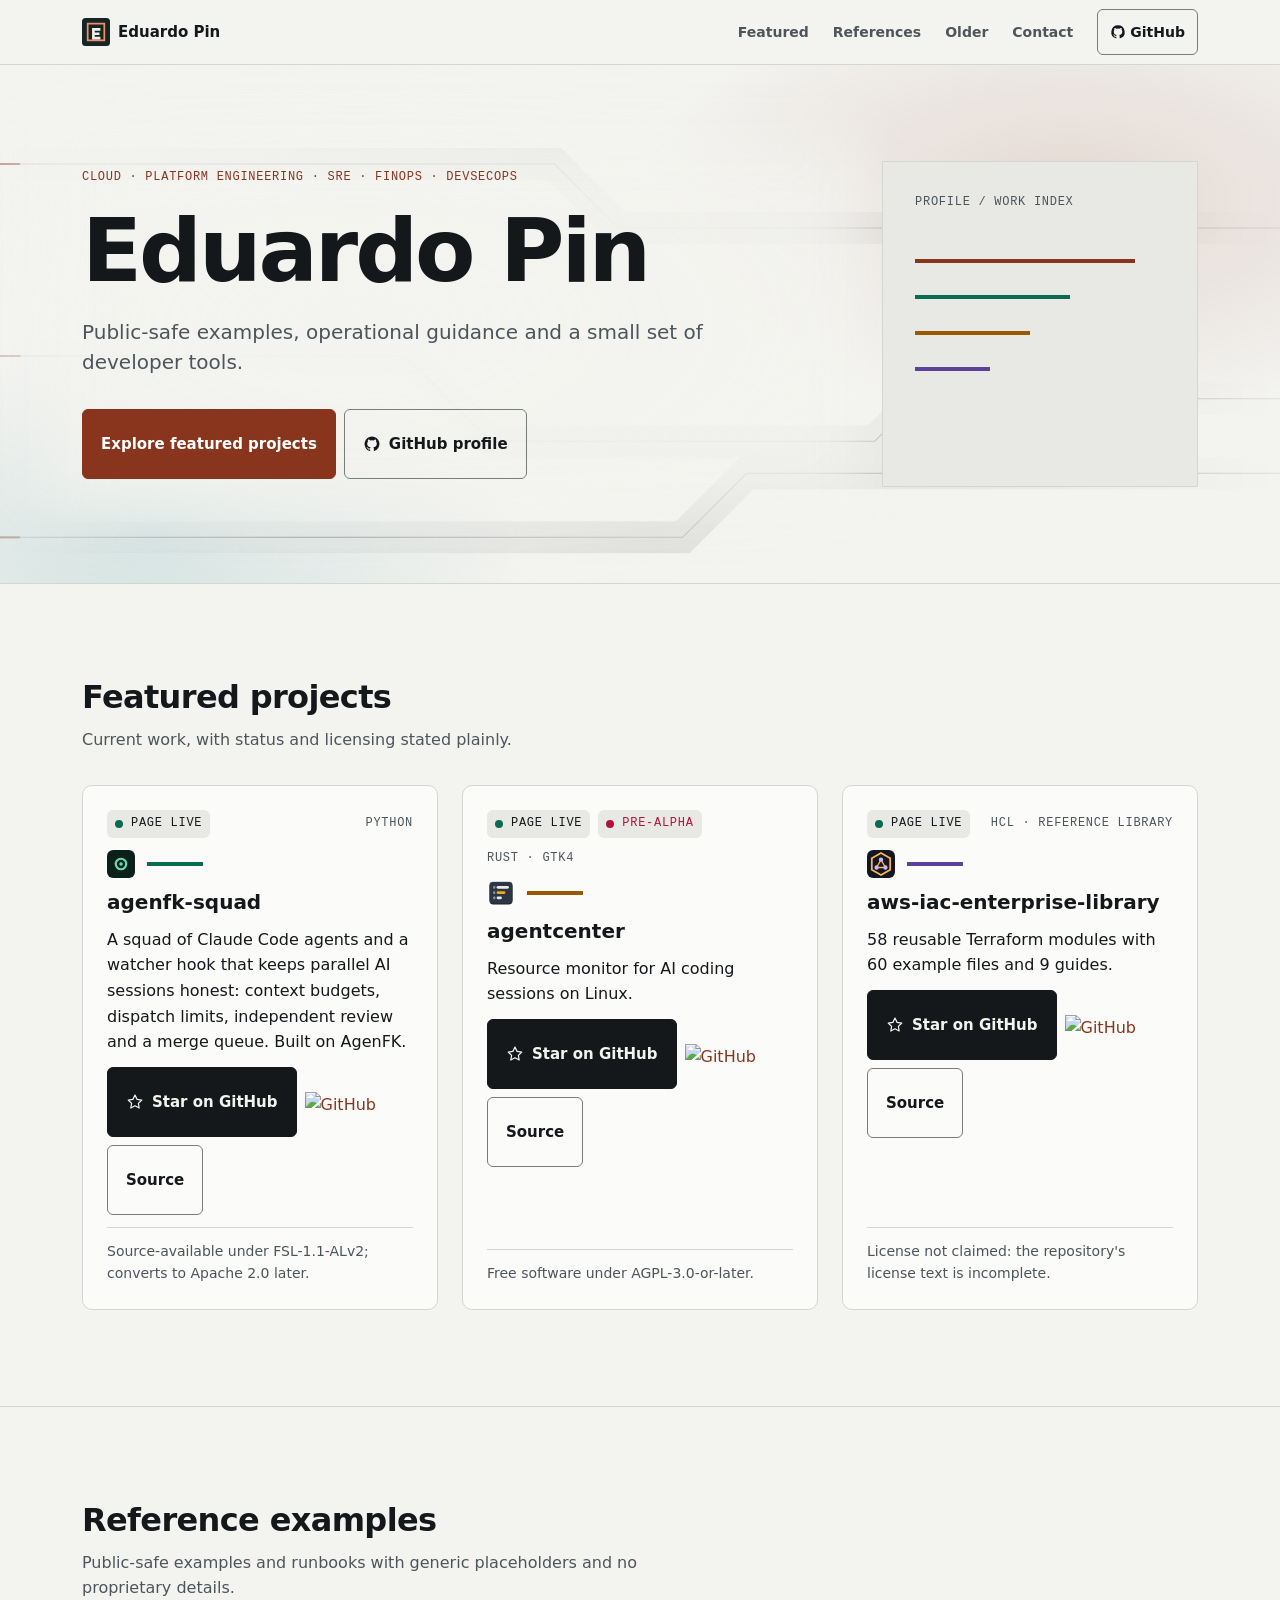
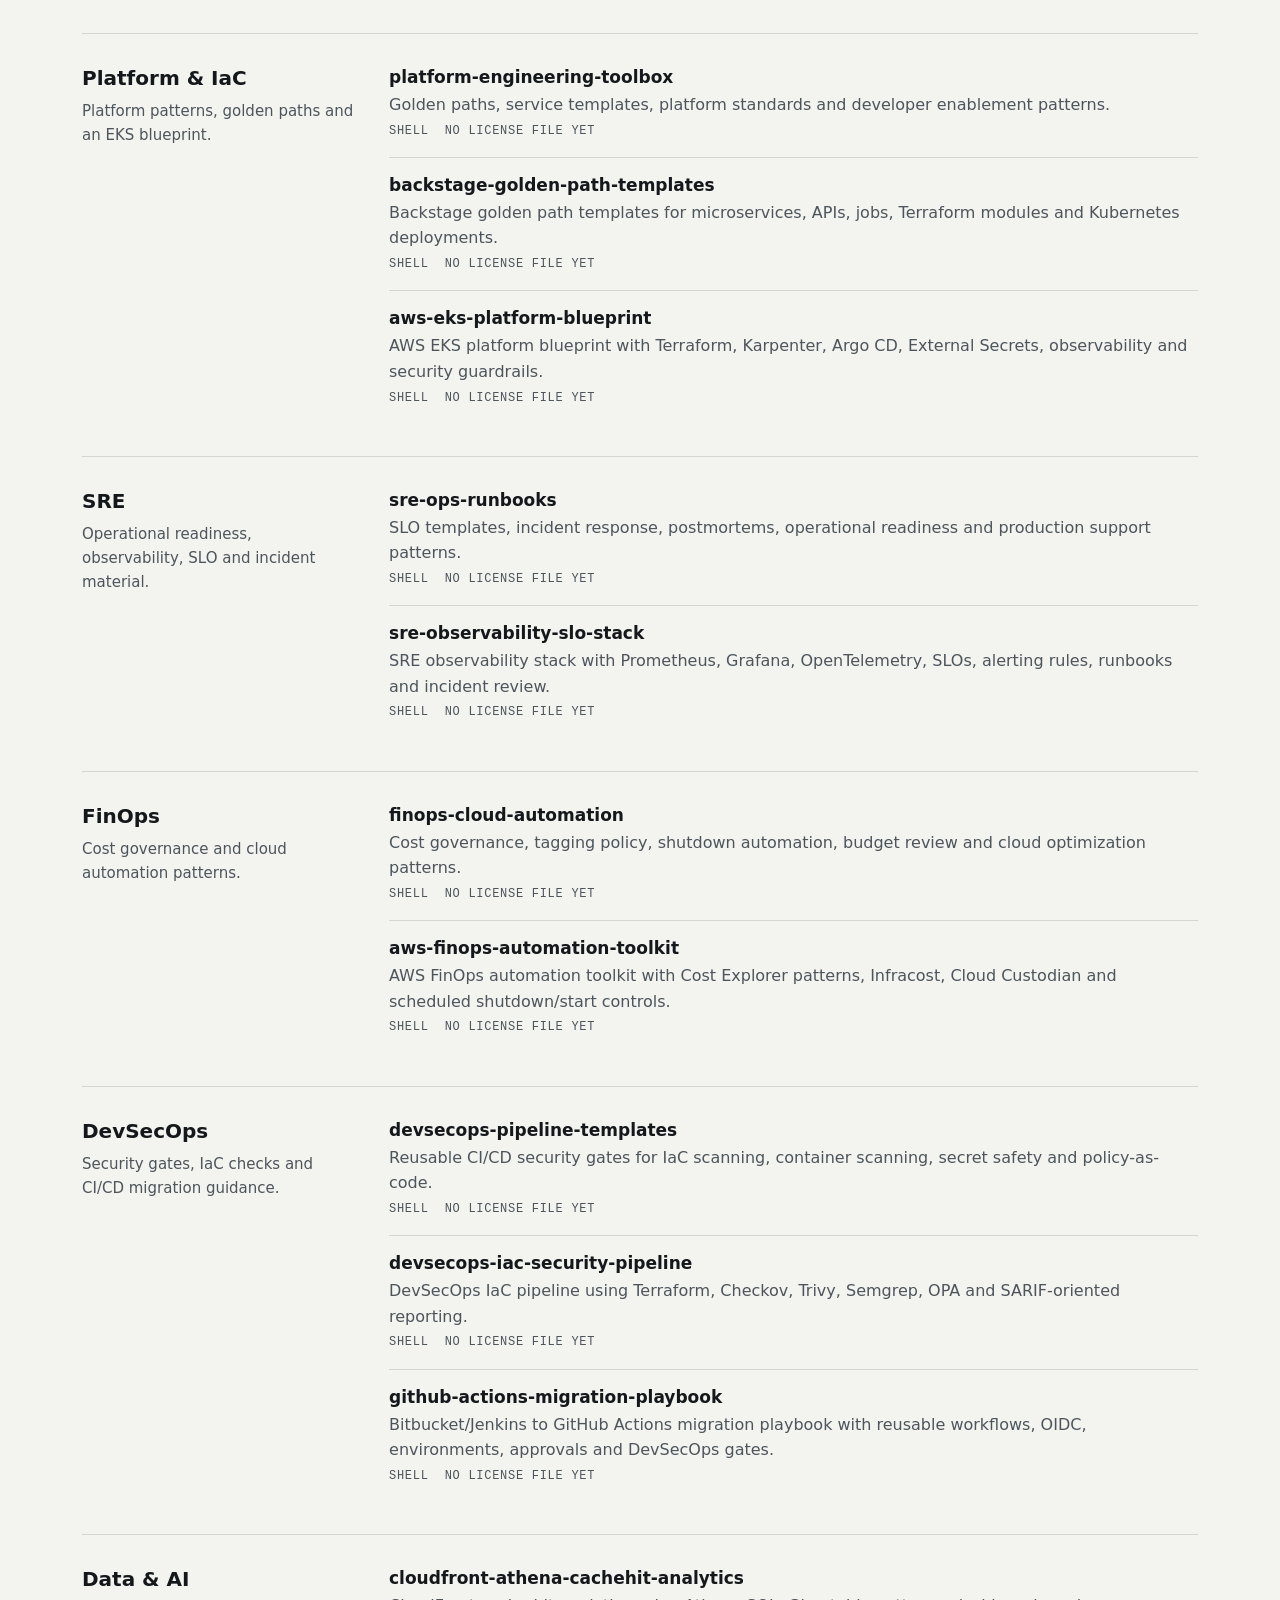
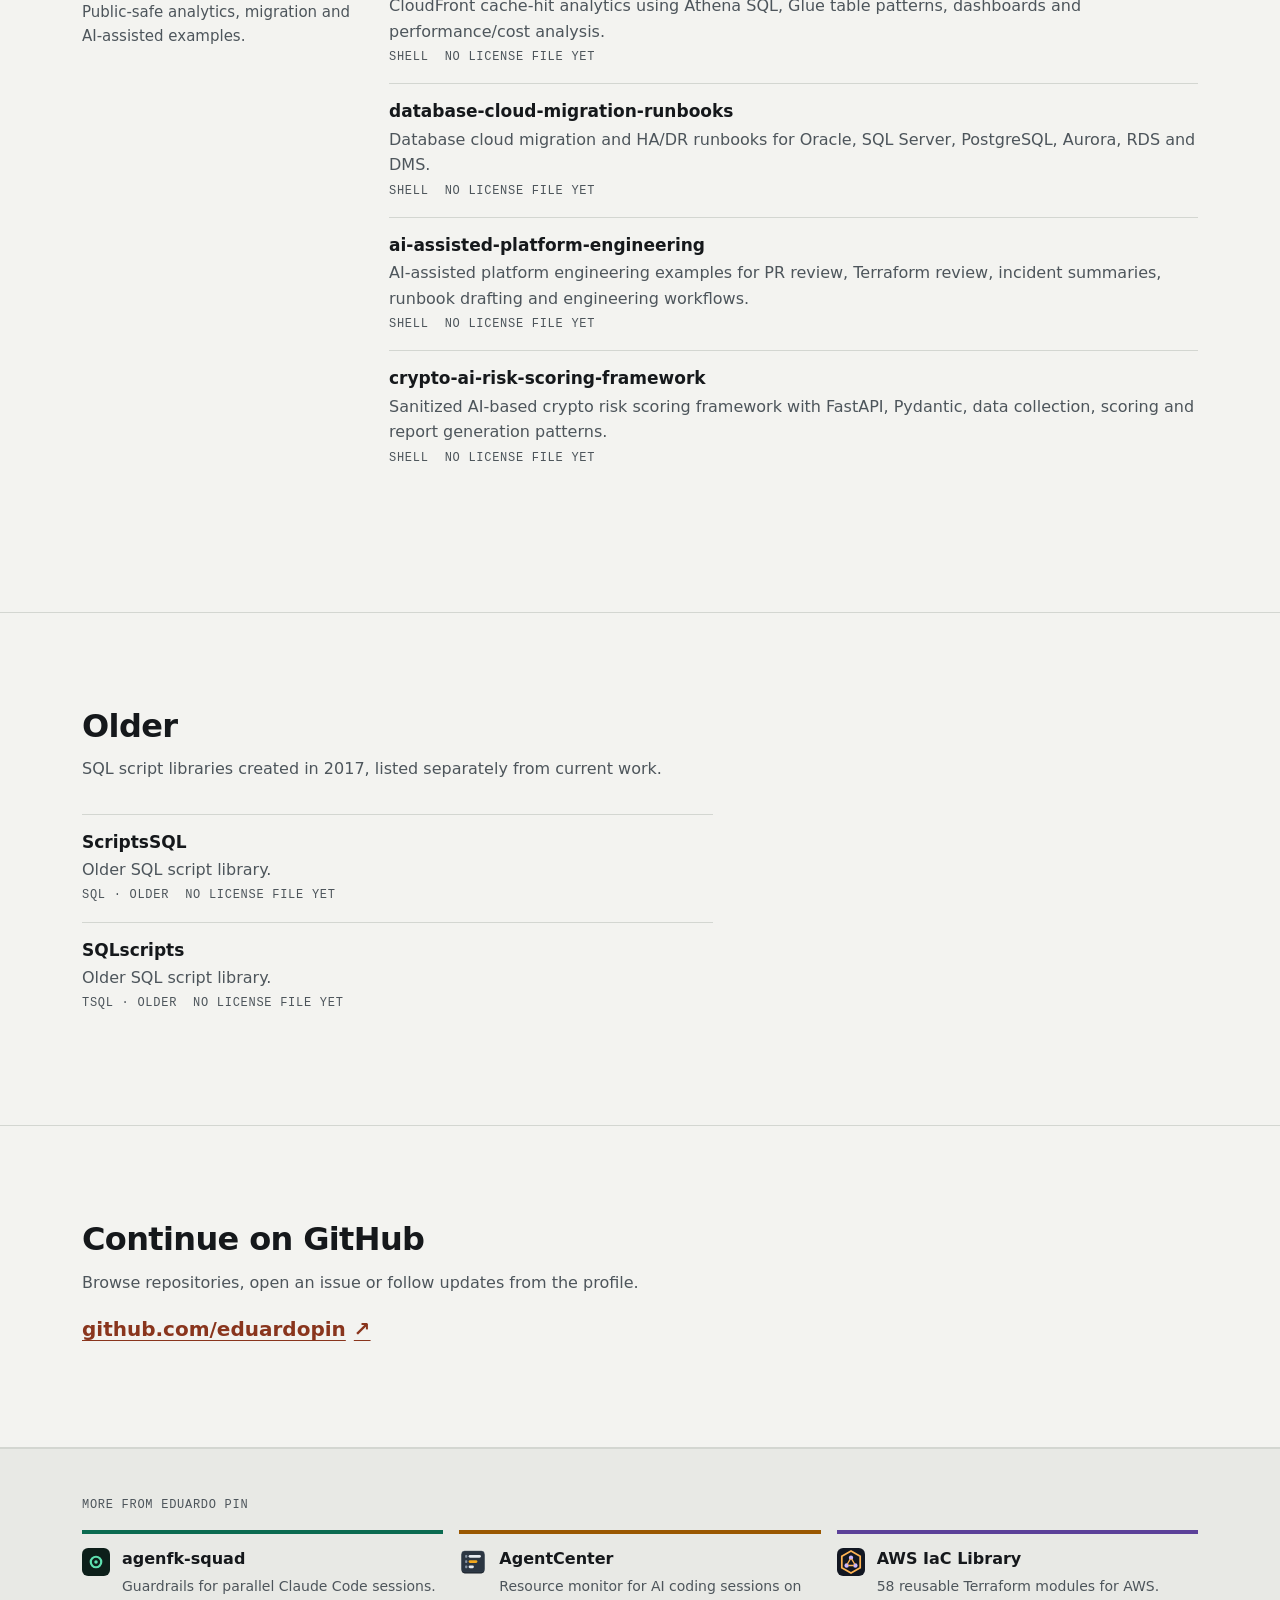
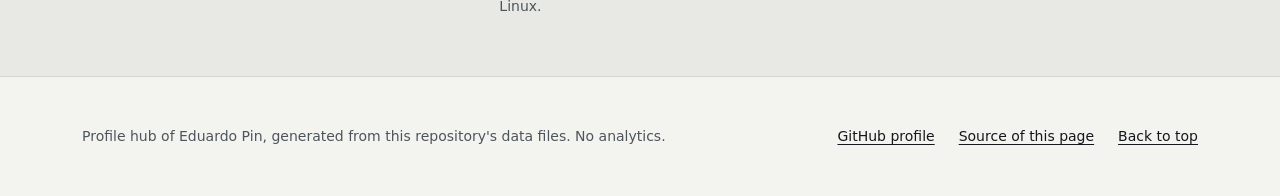
==== commit 464f3287: "Make the Older heading an h3 and rebuild the vendored CSS at the 44px header The Older list skipped " ====
--- a/site/index.html
+++ b/site/index.html
@@ -278,12 +278,12 @@
         </div>
         <ul class="hub-rows hub-rows--older">
             <li class="hub-row">
-              <h4><a href="https://github.com/eduardopin/ScriptsSQL">ScriptsSQL</a></h4>
+              <h3><a href="https://github.com/eduardopin/ScriptsSQL">ScriptsSQL</a></h3>
               <p>Older SQL script library.</p>
               <p class="hub-row__meta"><span>SQL · older</span><span>no license file yet</span></p>
             </li>
             <li class="hub-row">
-              <h4><a href="https://github.com/eduardopin/SQLscripts">SQLscripts</a></h4>
+              <h3><a href="https://github.com/eduardopin/SQLscripts">SQLscripts</a></h3>
               <p>Older SQL script library.</p>
               <p class="hub-row__meta"><span>TSQL · older</span><span>no license file yet</span></p>
             </li>
--- a/site/assets/pin-open-1.0.0.css
+++ b/site/assets/pin-open-1.0.0.css
@@ -0,0 +1,158 @@
+/*! pin-open 1.0.0 | hub eduardopin@1456ca2 | sha256:41e05337ca00bfd9ac4996844c841dc6e8279841786bb03ff7f6fddb27407d92 */
+/* Pin Open tokens: generated from design-system/tokens.json. */
+:root{color-scheme:light;--ground:#f3f3f0;--surface:#fbfbf9;--sunk:#e8e9e5;--terminal:#121417;--line:#d3d6d1;--line-strong:#767d7b;--ink:#15181b;--ink-muted:#4d555b;--rust:#89351d;--on-rust:#ffffff;--green:#0b6b50;--on-green:#ffffff;--amber:#9a5800;--amber-text:#7a4300;--on-amber:#ffffff;--violet:#5c4199;--on-violet:#ffffff;--signal:#b3123f;--focus:#087d86;--term-ink:#e3e7e4;--term-muted:#9aa3a0;--term-prompt:#8fd9bd;--art-haze-b:#087d86;--accent:var(--rust);--accent-fill:var(--rust);--on-accent:var(--on-rust);--star:var(--ink);--on-star:var(--ground);--link:var(--accent);--shadow-panel:0 1px 0 #15181b14, 0 18px 40px -18px #15181b40;--focus-ring:0 0 0 3px #f3f3f0, 0 0 0 6px #087d86;--art-line-filter:none;--haze-mult:1;--sweep-strength:1;--space-1:4px;--space-2:8px;--space-3:12px;--space-4:16px;--space-5:24px;--space-6:32px;--space-7:48px;--space-8:64px;--space-9:96px;--radius-0:0;--radius-sm:6px;--radius-md:10px;--radius-pill:999px;--art-haze:0.14;--art-band:0.1;--art-line:0.5;--art-trail-1:0.5;--art-trail-2:0.38;--art-trail-3:0.3;--sweep-dark:0.35;--dur-press:120ms;--dur-ui:180ms;--dur-sweep:3s;--dur-trail-1:22s;--dur-trail-2:24s;--dur-trail-3:27s;--dur-haze:24s;--ease-out:cubic-bezier(0.23, 1, 0.32, 1);--ease-move:cubic-bezier(0.77, 0, 0.175, 1);--ease-ambient:ease-in-out;--ease-constant:linear;--font-display:Archivo, "Archivo Fallback", ui-sans-serif, system-ui, sans-serif;--font-body:Archivo, ui-sans-serif, system-ui, -apple-system, "Segoe UI", sans-serif;--font-mono:"Martian Mono", ui-monospace, SFMono-Regular, Menlo, Consolas, monospace}
+@media (prefers-color-scheme: dark){:root:not([data-theme="light"]){color-scheme:dark;--ground:#101214;--surface:#171a1d;--sunk:#1d2125;--terminal:#0b0d0f;--line:#2a2f33;--line-strong:#6b747a;--ink:#eceeea;--ink-muted:#a9b1b5;--rust:#f2a07a;--on-rust:#1a0f0a;--green:#55d6a4;--on-green:#04140e;--amber:#f2a93f;--amber-text:#f2a93f;--on-amber:#241500;--violet:#c3b1ff;--on-violet:#150f26;--signal:#ff7590;--focus:#ffb08b;--term-ink:#e3e7e4;--term-muted:#9aa3a0;--term-prompt:#8fd9bd;--art-haze-b:#82c9cb;--shadow-panel:0 1px 0 #00000080, 0 18px 40px -18px #000000b3;--focus-ring:0 0 0 3px #101214, 0 0 0 6px #ffb08b;--art-line-filter:brightness(1.65);--haze-mult:0.8;--sweep-strength:var(--sweep-dark)}}
+:root[data-theme="dark"]{color-scheme:dark;--ground:#101214;--surface:#171a1d;--sunk:#1d2125;--terminal:#0b0d0f;--line:#2a2f33;--line-strong:#6b747a;--ink:#eceeea;--ink-muted:#a9b1b5;--rust:#f2a07a;--on-rust:#1a0f0a;--green:#55d6a4;--on-green:#04140e;--amber:#f2a93f;--amber-text:#f2a93f;--on-amber:#241500;--violet:#c3b1ff;--on-violet:#150f26;--signal:#ff7590;--focus:#ffb08b;--term-ink:#e3e7e4;--term-muted:#9aa3a0;--term-prompt:#8fd9bd;--art-haze-b:#82c9cb;--shadow-panel:0 1px 0 #00000080, 0 18px 40px -18px #000000b3;--focus-ring:0 0 0 3px #101214, 0 0 0 6px #ffb08b;--art-line-filter:brightness(1.65);--haze-mult:0.8;--sweep-strength:var(--sweep-dark)}
+:root[data-theme="light"]{color-scheme:light}
+
+/* Pin Open Source — component styles. Reads tokens.json names as custom properties; no raw colour lives here. */
+
+/* ---------- base ---------- */
+body { margin: 0; background: var(--ground); color: var(--ink); font-family: var(--font-body); font-size: 16px; line-height: 1.6; text-rendering: optimizeLegibility; -webkit-font-smoothing: antialiased; }
+::selection { background: var(--accent-fill); color: var(--on-accent); }
+a { color: var(--link); text-decoration-thickness: 1px; text-underline-offset: 0.22em; }
+a:hover { text-decoration-thickness: 2px; }
+:focus-visible { outline: 3px solid var(--focus); outline-offset: 3px; border-radius: 2px; }
+code, pre, kbd { font-family: var(--font-mono); font-stretch: 87.5%; }
+.po-shell { width: min(1180px, 100%); margin-inline: auto; padding-left: max(16px, env(safe-area-inset-left, 0px)); padding-right: max(16px, env(safe-area-inset-right, 0px)); box-sizing: border-box; }
+@media (min-width: 720px) { .po-shell { padding-left: max(32px, env(safe-area-inset-left, 0px)); padding-right: max(32px, env(safe-area-inset-right, 0px)); } }
+.po-display { font-family: var(--font-display); font-stretch: 118%; font-weight: 780; letter-spacing: -0.035em; line-height: 0.94; margin: 0; color: var(--ink); text-wrap: balance; }
+.po-label { font-family: var(--font-mono); font-size: 12px; line-height: 1.4; font-weight: 500; letter-spacing: 0.06em; text-transform: uppercase; }
+.po-row { display: flex; flex-wrap: wrap; gap: var(--space-2); align-items: center; padding: var(--space-4); }
+.po-visually-hidden { position: absolute; width: 1px; height: 1px; overflow: hidden; clip: rect(0 0 0 0); white-space: nowrap; }
+
+/* ---------- Button ---------- */
+.po-btn { display: inline-flex; align-items: center; justify-content: center; gap: var(--space-2); min-height: 44px; padding: var(--space-3) 18px; border-radius: var(--radius-sm); border: 1px solid var(--line-strong); background: transparent; color: var(--ink); font: 600 15px/1.2 var(--font-body); text-decoration: none; cursor: pointer; position: relative; isolation: isolate; overflow: hidden; transition: transform var(--dur-press) var(--ease-out), background-color var(--dur-press) ease, border-color var(--dur-press) ease; }
+.po-btn:hover { border-color: var(--ink); text-decoration: none; }
+.po-btn:active { transform: scale(0.97); }
+.po-btn[aria-disabled="true"], .po-btn:disabled { opacity: 0.55; cursor: not-allowed; transform: none; }
+.po-btn svg { width: 18px; height: 18px; flex: none; }
+.po-btn--primary { background: var(--accent-fill); border-color: var(--accent-fill); color: var(--on-accent); }
+.po-btn--primary:hover { border-color: var(--ink); }
+.po-btn--ghost { background: transparent; }
+.po-btn--star { background: var(--star); border-color: var(--star); color: var(--on-star); }
+.po-btn--star:hover { border-color: var(--accent-fill); }
+.po-btn--star .po-btn__count { font-family: var(--font-mono); font-size: 12px; padding-left: var(--space-2); margin-left: var(--space-1); border-left: 1px solid currentColor; font-variant-numeric: tabular-nums; }
+/* the light sweep: a band drawn BEHIND the label (isolate + z-index -1), most of its travel off the button = the pause */
+.po-btn--star::before { content: ""; position: absolute; z-index: -1; top: 0; bottom: 0; left: 50%; width: 72px; margin-left: -36px; background: linear-gradient(90deg, transparent, color-mix(in srgb, var(--on-star) 34%, transparent), transparent); transform: translateX(-400px); animation: po-sweep var(--dur-sweep) linear infinite; pointer-events: none; will-change: transform; }
+.po-btn--star::before { opacity: var(--sweep-strength); }
+@keyframes po-sweep { to { transform: translateX(400px); } }
+
+/* ---------- SiteHeader ---------- */
+.po-header { border-bottom: 1px solid var(--line); background: var(--ground); }
+.po-header__inner { display: flex; align-items: center; gap: var(--space-5); min-height: 64px; }
+.po-brand { display: inline-flex; align-items: center; gap: var(--space-2); color: var(--ink); text-decoration: none; font-weight: 700; font-size: 15px; }
+.po-brand img { width: 28px; height: 28px; display: block; }
+.po-nav { display: flex; gap: var(--space-5); margin-left: auto; }
+.po-nav a { color: var(--ink-muted); text-decoration: none; font-size: 14px; font-weight: 600; padding: 11px 0; }
+.po-nav a:hover, .po-nav a[aria-current="page"] { color: var(--ink); }
+.po-header__gh { display: inline-flex; align-items: center; gap: var(--space-1); min-height: 44px; padding: 0 var(--space-3); border: 1px solid var(--line-strong); border-radius: var(--radius-sm); color: var(--ink); text-decoration: none; font-size: 14px; font-weight: 600; }
+.po-header__gh svg { width: 16px; height: 16px; }
+@media (max-width: 719px) { .po-nav { display: none; } .po-header__gh { margin-left: auto; } }
+
+/* ---------- Hero + light layer (direction A, "Trace") ---------- */
+.po-hero { position: relative; isolation: isolate; overflow: hidden; border-bottom: 1px solid var(--line); }
+.po-hero__grid { display: grid; grid-template-columns: minmax(0, 1fr) minmax(240px, 0.42fr); gap: var(--space-7); align-items: center; padding-top: var(--space-9); padding-bottom: var(--space-9); }
+.po-hero__eyebrow { color: var(--accent); margin: 0 0 var(--space-5); }
+.po-hero h1 { font-size: clamp(48px, 9vw, 88px); }
+.po-hero__lede { font-size: clamp(17px, 2vw, 20px); line-height: 1.5; color: var(--ink-muted); max-width: 54ch; margin: var(--space-5) 0 var(--space-6); }
+.po-hero__actions { display: flex; flex-wrap: wrap; gap: var(--space-2); }
+.po-hero__copy { position: relative; }
+/* second veil sized in rem from the text block itself, blurred 2rem: holds 4.5:1 for long copy and a 24px root */
+.po-hero__copy::before { content: ""; position: absolute; z-index: -1; inset: -1.5rem -2rem; background: color-mix(in srgb, var(--ground) 82%, transparent); filter: blur(2rem); pointer-events: none; }
+.po-trace-panel { position: relative; background: var(--sunk); border: 1px solid var(--line); border-radius: var(--radius-0); min-height: 260px; padding: var(--space-6); color: var(--ink-muted); }
+.po-trace-panel__label { margin: 0; }
+.po-trace-panel__rule { display: block; height: 4px; margin-top: var(--space-7); background: var(--ink-muted); }
+.po-trace-panel__rule:nth-of-type(1) { width: 88%; background: var(--rust); }
+.po-trace-panel__rule:nth-of-type(2) { width: 62%; background: var(--green); margin-top: var(--space-6); }
+.po-trace-panel__rule:nth-of-type(3) { width: 46%; background: var(--amber); margin-top: var(--space-6); }
+.po-trace-panel__rule:nth-of-type(4) { width: 30%; background: var(--violet); margin-top: var(--space-6); }
+.po-art { position: absolute; inset: 0; z-index: -1; pointer-events: none; overflow: hidden; }
+.po-art__haze { position: absolute; inset: -10%; background: radial-gradient(40% 50% at 78% 30%, color-mix(in srgb, var(--accent-fill) calc(var(--art-haze) * 100%), transparent), transparent 70%), radial-gradient(35% 45% at 18% 85%, color-mix(in srgb, var(--art-haze-b) calc(var(--art-haze) * 100%), transparent), transparent 70%); animation: po-drift var(--dur-haze) var(--ease-ambient) infinite alternate; will-change: transform; }
+@keyframes po-drift { from { transform: translate3d(-1%, 1%, 0); } to { transform: translate3d(2%, -1%, 0); } }
+.po-art svg { position: absolute; inset: 0; width: 100%; height: 100%; }
+.po-art .band { fill: none; stroke-width: 30; }
+.po-art .line { fill: none; stroke-width: 1; }
+.po-art .trail { fill: none; stroke: var(--accent-fill); stroke-width: 2; stroke-linecap: round; stroke-dasharray: 3 97; stroke-dashoffset: 100; animation: po-trail var(--dur-trail-1) linear infinite; }
+.po-art .trail-2 { animation-duration: var(--dur-trail-2); animation-delay: -8s; }
+.po-art .trail-3 { animation-duration: var(--dur-trail-3); animation-delay: -17s; }
+@keyframes po-trail { to { stroke-dashoffset: -100; } }
+.po-art__veil { position: absolute; inset: 0; background: radial-gradient(70% 80% at 28% 50%, color-mix(in srgb, var(--ground) 98%, transparent), color-mix(in srgb, var(--ground) 0%, transparent) 72%); }
+.po-art .line, .po-art .trail { filter: var(--art-line-filter); }
+.po-art .trail-1 { stroke-opacity: var(--art-trail-1); }
+.po-art .trail-2 { stroke-opacity: var(--art-trail-2); }
+.po-art .trail-3 { stroke-opacity: var(--art-trail-3); }
+.po-art__haze { opacity: var(--haze-mult); }
+@media (max-width: 719px) {
+  .po-hero__grid { grid-template-columns: 1fr; padding-top: var(--space-8); padding-bottom: var(--space-8); gap: var(--space-6); }
+  .po-hero h1 { font-size: clamp(40px, 12vw, 56px); }
+  .po-hero__actions .po-btn { flex: 1 1 100%; }
+  .po-trace-panel { min-height: 180px; }
+  .po-art { opacity: 0.78; }
+  .po-art svg { width: 190%; }
+}
+
+/* ---------- ProjectCard ---------- */
+.po-card { display: flex; flex-direction: column; gap: var(--space-3); background: var(--surface); border: 1px solid var(--line); border-radius: var(--radius-md); padding: var(--space-5); color: var(--ink); min-width: 0; }
+.po-card__top { display: flex; justify-content: space-between; gap: var(--space-3); color: var(--ink-muted); }
+.po-card__hue { display: block; height: 4px; width: 56px; background: var(--card-hue, var(--accent-fill)); }
+.po-card h3 { margin: 0; font-size: 20px; line-height: 1.25; font-weight: 680; overflow-wrap: anywhere; }
+.po-card h3 a { color: var(--ink); text-decoration: none; }
+.po-card h3 a:hover { text-decoration: underline; }
+.po-card p { margin: 0; }
+.po-card__license { font-size: 14px; color: var(--ink-muted); margin-top: auto !important; padding-top: var(--space-3); border-top: 1px solid var(--line); }
+.po-card__actions { display: flex; flex-wrap: wrap; gap: var(--space-2); }
+
+/* ---------- StatBadge ---------- */
+.po-stat { display: inline-flex; align-items: center; gap: var(--space-2); min-height: 28px; padding: 0 var(--space-2); border-radius: var(--radius-sm); background: var(--sunk); color: var(--ink); }
+.po-stat__dot { width: 8px; height: 8px; border-radius: var(--radius-pill); background: var(--ink-muted); flex: none; }
+.po-stat--live .po-stat__dot { background: var(--green); }
+.po-stat--alpha { color: var(--signal); }
+.po-stat--alpha .po-stat__dot { background: var(--signal); }
+.po-stat--number { flex-direction: column; align-items: flex-start; gap: 0; padding: var(--space-3) var(--space-4); }
+.po-stat--number strong { font-family: var(--font-mono); font-size: 24px; line-height: 1.1; font-weight: 600; font-variant-numeric: tabular-nums; }
+.po-stat--number span { font-size: 13px; color: var(--ink-muted); }
+.po-stat img { display: block; height: 20px; }
+
+/* ---------- InstallSnippet ---------- */
+.po-install { background: var(--terminal); color: var(--term-ink); border-radius: var(--radius-md); box-shadow: var(--shadow-panel); overflow: hidden; max-width: 100%; }
+.po-install__bar { display: flex; align-items: center; justify-content: space-between; gap: var(--space-3); padding: var(--space-2) var(--space-2) var(--space-2) var(--space-4); border-bottom: 1px solid color-mix(in srgb, var(--term-ink) 12%, transparent); color: var(--term-muted); }
+.po-install pre { margin: 0; padding: var(--space-4); overflow-x: auto; font-size: 14px; line-height: 1.6; }
+.po-install pre:focus-visible { outline-offset: -3px; }
+.po-install .prompt { color: var(--term-prompt); user-select: none; }
+.po-copy { min-height: 36px; min-width: 72px; padding: 0 var(--space-3); border-radius: var(--radius-sm); border: 1px solid var(--term-muted); background: transparent; color: var(--term-ink); font: 600 13px/1 var(--font-body); cursor: pointer; transition: background-color var(--dur-ui) ease; }
+.po-copy:hover { background: color-mix(in srgb, var(--term-ink) 8%, transparent); }
+.po-copy:active { transform: scale(0.97); }
+.po-copy[data-state="copied"] { color: var(--term-prompt); border-color: var(--term-prompt); }
+
+/* ---------- FeatureGrid ---------- */
+.po-features { display: grid; grid-template-columns: repeat(auto-fit, minmax(min(100%, 240px), 1fr)); gap: 1px; background: var(--line); border: 1px solid var(--line); border-radius: var(--radius-md); overflow: hidden; }
+.po-feature { background: var(--surface); padding: var(--space-5); }
+.po-feature h3 { margin: 0 0 var(--space-2); font-size: 18px; line-height: 1.3; font-weight: 680; }
+.po-feature p { margin: 0; color: var(--ink-muted); font-size: 15px; }
+.po-feature code { font-size: 13px; }
+
+/* ---------- CrossLinks ---------- */
+.po-cross { background: var(--sunk); border-top: 1px solid var(--line); border-bottom: 1px solid var(--line); padding: var(--space-7) 0; }
+.po-cross__head { margin: 0 0 var(--space-4); color: var(--ink-muted); }
+.po-cross__list { list-style: none; margin: 0; padding: 0; display: grid; grid-template-columns: repeat(auto-fit, minmax(min(100%, 220px), 1fr)); gap: var(--space-4); }
+.po-cross__item a { display: grid; grid-template-columns: 28px 1fr; gap: var(--space-1) var(--space-3); align-items: start; padding: var(--space-3) 0; color: var(--ink); text-decoration: none; border-top: 4px solid var(--item-hue, var(--ink)); }
+.po-cross__item img { width: 28px; height: 28px; grid-row: span 2; margin-top: 2px; }
+.po-cross__item strong { font-weight: 680; font-size: 16px; }
+.po-cross__item span { color: var(--ink-muted); font-size: 14px; line-height: 1.45; }
+.po-cross__item a:hover strong { text-decoration: underline; }
+
+/* ---------- SiteFooter ---------- */
+.po-footer { padding: var(--space-7) 0; color: var(--ink-muted); font-size: 14px; }
+.po-footer__inner { display: flex; flex-wrap: wrap; justify-content: space-between; gap: var(--space-4); }
+.po-footer p { margin: 0; }
+.po-footer nav { display: flex; flex-wrap: wrap; gap: var(--space-2) var(--space-5); }
+.po-footer a { color: var(--ink); }
+
+/* ---------- reduced motion: every loop stops, travelling things are hidden ---------- */
+@media (prefers-reduced-motion: reduce) {
+  .po-art__haze { animation: none; }
+  .po-art .trail, .po-btn--star::before { animation: none; display: none; }
+  .po-btn, .po-copy { transition: none; }
+  .po-btn:active, .po-copy:active { transform: none; }
+}
--- a/site/styles.css
+++ b/site/styles.css
@@ -40,9 +40,9 @@
 .hub-rows { list-style: none; margin: 0; padding: 0; }
 .hub-row { padding-block: var(--space-4); border-top: 1px solid var(--line); }
 .hub-row:first-child { border-top: 0; padding-top: 0; }
-.hub-row h4 { margin: 0; font-size: 17px; line-height: 1.3; font-weight: 680; overflow-wrap: anywhere; }
-.hub-row h4 a { color: var(--ink); text-decoration: none; }
-.hub-row h4 a:hover { text-decoration: underline; }
+.hub-row h3, .hub-row h4 { margin: 0; font-size: 17px; line-height: 1.3; font-weight: 680; overflow-wrap: anywhere; }
+.hub-row :is(h3, h4) a { color: var(--ink); text-decoration: none; }
+.hub-row :is(h3, h4) a:hover { text-decoration: underline; }
 .hub-row p { margin: var(--space-1) 0 0; color: var(--ink-muted); }
 .hub-row__meta { display: flex; flex-wrap: wrap; gap: var(--space-1) var(--space-4); font-family: var(--font-mono); font-size: 12px; letter-spacing: 0.06em; text-transform: uppercase; }
 .hub-rows--older { border-top: 1px solid var(--line); padding-top: var(--space-4); max-width: 62ch; }
